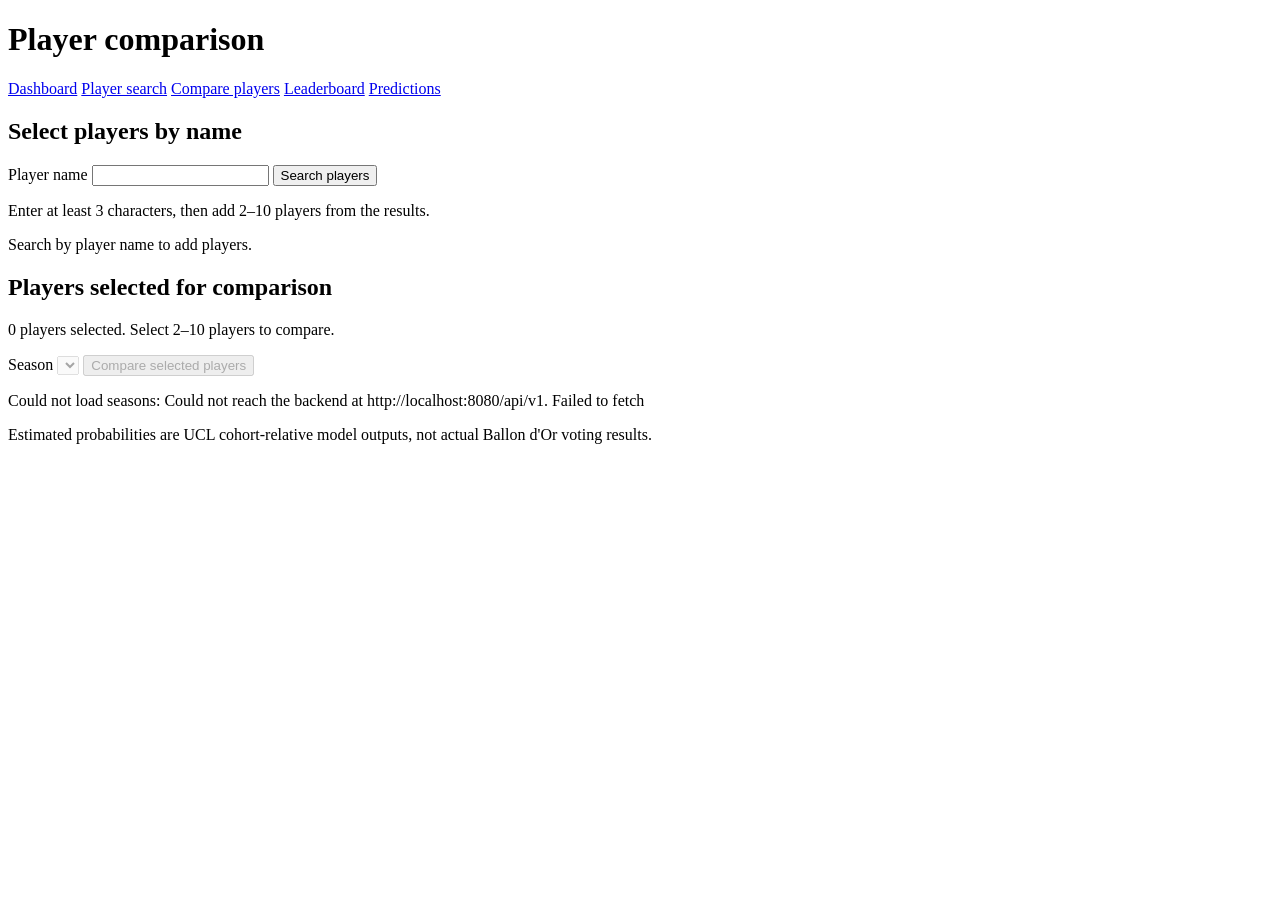
==== src/main/resources/static/compare.html @ 43f1e93d "html" ====
<!doctype html>
<html lang="en">
<head>
    <meta charset="utf-8">
    <meta name="viewport" content="width=device-width, initial-scale=1">
    <title>Compare players | UCL Ballon d'Or Predictor</title>
</head>
<body>
    <header>
        <h1>Player comparison</h1>
        <nav aria-label="Main navigation">
            <a href="index.html">Dashboard</a>
            <a href="players.html">Player search</a>
            <a href="compare.html" aria-current="page">Compare players</a>
            <a href="leaderboard.html">Leaderboard</a>
            <a href="predictions.html">Predictions</a>
        </nav>
    </header>
    <main>
        <section aria-labelledby="add-player-heading">
            <h2 id="add-player-heading">Select players by name</h2>
            <form id="comparison-search-form">
                <label for="comparison-search-name">Player name</label>
                <input id="comparison-search-name" name="name" type="search" autocomplete="off">
                <button type="submit">Search players</button>
            </form>
            <p>Enter at least 3 characters, then add 2–10 players from the results.</p>
            <p id="comparison-search-status" role="status" aria-live="polite">Search by player name to add players.</p>
            <ul id="comparison-search-results"></ul>
        </section>
        <section aria-labelledby="selected-heading">
            <h2 id="selected-heading">Players selected for comparison</h2>
            <p id="selected-status" role="status" aria-live="polite">No players selected.</p>
            <ul id="selected-players"></ul>
            <label for="comparison-season">Season</label>
            <select id="comparison-season" disabled></select>
            <button id="compare-button" type="button" disabled>Compare selected players</button>
            <p id="comparison-status" role="status" aria-live="polite"></p>
            <div id="comparison-results"></div>
        </section>
        <p>Estimated probabilities are UCL cohort-relative model outputs, not actual Ballon d'Or voting results.</p>
    </main>
    <script type="module" src="js/compare.js"></script>
</body>
</html>
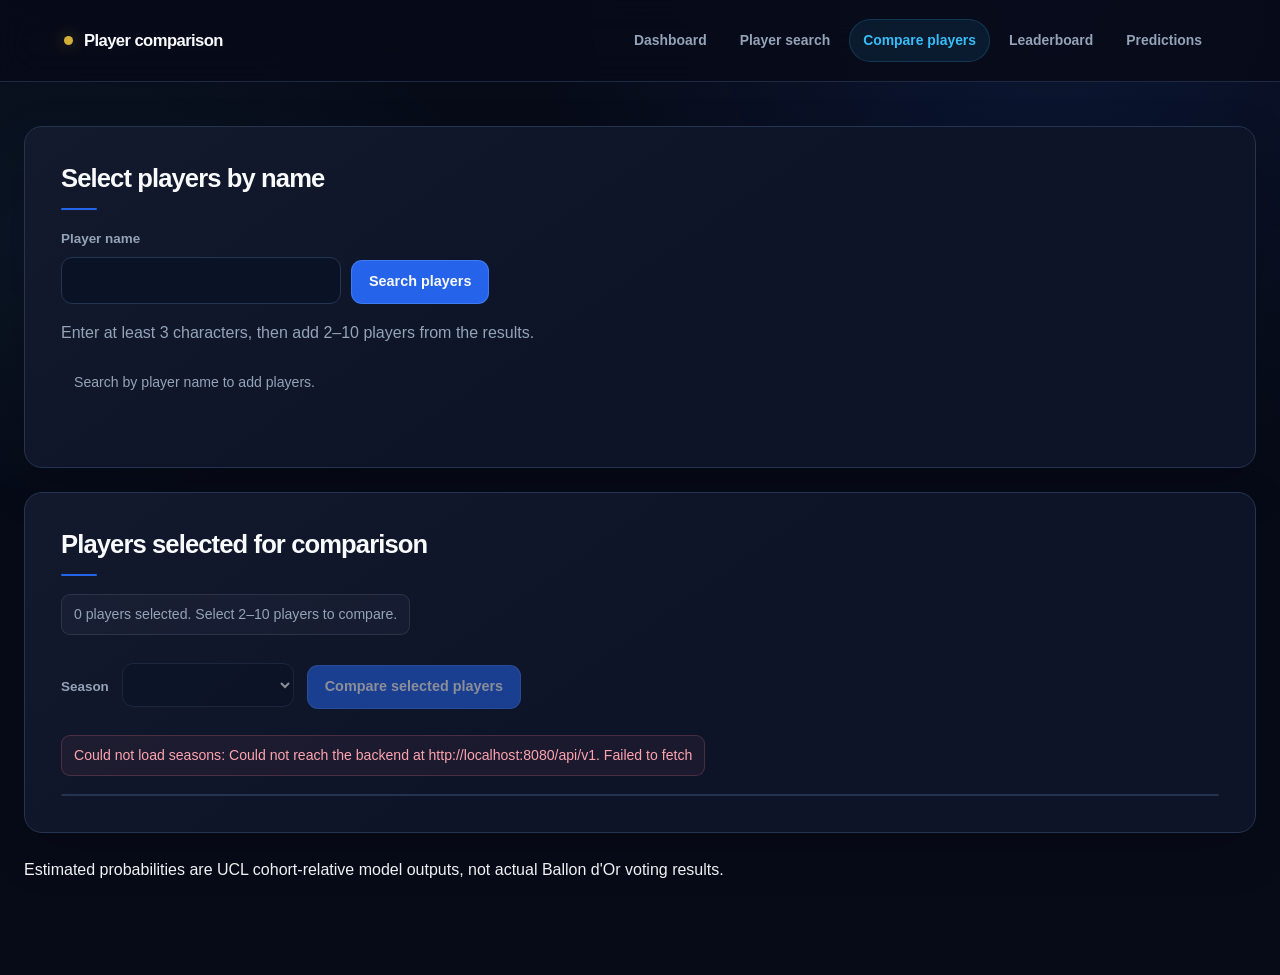
==== commit 05e90212: "update" ====
--- a/src/main/resources/static/compare.html
+++ b/src/main/resources/static/compare.html
@@ -4,6 +4,7 @@
     <meta charset="utf-8">
     <meta name="viewport" content="width=device-width, initial-scale=1">
     <title>Compare players | UCL Ballon d'Or Predictor</title>
+    <link rel="stylesheet" href="styles.css">
 </head>
 <body>
     <header>
--- a/src/main/resources/static/styles.css
+++ b/src/main/resources/static/styles.css
@@ -0,0 +1,945 @@
+:root {
+    color-scheme: dark;
+    --background: #070b18;
+    --background-secondary: #0d1428;
+    --card: #111c35;
+    --card-raised: #152341;
+    --blue: #2563eb;
+    --electric: #38bdf8;
+    --gold: #d4af37;
+    --text: #f8fafc;
+    --muted: #94a3b8;
+    --border: #253451;
+    --success: #22c55e;
+    --danger: #fb7185;
+    --silver: #cbd5e1;
+    --bronze: #cd7f52;
+    --radius: 18px;
+    --radius-small: 11px;
+    --content-width: 1240px;
+    --shadow-card: 0 18px 48px rgb(0 0 0 / 18%);
+    font-family: Inter, "Segoe UI", Roboto, Helvetica, Arial, sans-serif;
+    font-synthesis: none;
+    text-rendering: optimizeLegibility;
+    -webkit-font-smoothing: antialiased;
+    -moz-osx-font-smoothing: grayscale;
+}
+
+* {
+    box-sizing: border-box;
+}
+
+html {
+    min-width: 320px;
+    min-height: 100%;
+    background: var(--background);
+    scroll-behavior: smooth;
+}
+
+body {
+    min-height: 100vh;
+    margin: 0;
+    color: var(--text);
+    background:
+        radial-gradient(ellipse at 82% 0%, rgb(37 99 235 / 13%), transparent 32rem),
+        radial-gradient(ellipse at 4% 24%, rgb(56 189 248 / 6%), transparent 28rem),
+        var(--background);
+    line-height: 1.65;
+}
+
+::selection {
+    color: var(--text);
+    background: rgb(37 99 235 / 75%);
+}
+
+a {
+    color: var(--electric);
+    text-decoration: none;
+    transition: color 160ms ease, opacity 160ms ease;
+}
+
+a:hover {
+    color: #7dd3fc;
+}
+
+a:focus-visible,
+button:focus-visible,
+input:focus-visible,
+select:focus-visible {
+    outline: 3px solid rgb(56 189 248 / 75%);
+    outline-offset: 3px;
+}
+
+body > header {
+    position: relative;
+    z-index: 2;
+    display: flex;
+    align-items: center;
+    justify-content: space-between;
+    gap: 24px;
+    min-height: 82px;
+    padding: 14px max(5vw, calc((100vw - var(--content-width)) / 2));
+    border-bottom: 1px solid rgb(37 52 81 / 75%);
+    background: rgb(7 11 24 / 88%);
+    backdrop-filter: blur(18px);
+}
+
+body > header h1 {
+    flex: 0 0 auto;
+    margin: 0;
+    color: var(--text);
+    font-size: 1.04rem;
+    font-weight: 750;
+    letter-spacing: -0.035em;
+}
+
+body > header h1::before {
+    display: inline-block;
+    width: 9px;
+    height: 9px;
+    margin: 0 11px 1px 0;
+    border-radius: 50%;
+    background: var(--gold);
+    box-shadow: 0 0 16px rgb(212 175 55 / 45%);
+    content: "";
+}
+
+nav[aria-label="Main navigation"] {
+    display: flex;
+    align-items: center;
+    justify-content: flex-end;
+    gap: 5px;
+    flex-wrap: wrap;
+}
+
+nav[aria-label="Main navigation"] a {
+    padding: 9px 13px;
+    border: 1px solid transparent;
+    border-radius: 999px;
+    color: var(--muted);
+    font-size: 0.87rem;
+    font-weight: 600;
+    white-space: nowrap;
+}
+
+nav[aria-label="Main navigation"] a:hover {
+    color: var(--text);
+    background: rgb(255 255 255 / 4%);
+}
+
+nav[aria-label="Main navigation"] a[aria-current="page"] {
+    border-color: rgb(56 189 248 / 18%);
+    color: var(--electric);
+    background: rgb(56 189 248 / 9%);
+}
+
+main {
+    width: min(var(--content-width), calc(100% - 48px));
+    margin: 0 auto;
+    padding: 44px 0 76px;
+}
+
+main > p:first-child:has(a[href="players.html"]) {
+    margin: 0 0 20px;
+}
+
+main > section {
+    position: relative;
+    margin: 0 0 24px;
+    padding: clamp(22px, 3.2vw, 36px);
+    overflow: hidden;
+    border: 1px solid var(--border);
+    border-radius: var(--radius);
+    background:
+        linear-gradient(145deg, rgb(255 255 255 / 2.4%), transparent 52%),
+        var(--background-secondary);
+    box-shadow: var(--shadow-card);
+}
+
+main > section > h2 {
+    margin: 0 0 18px;
+    color: var(--text);
+    font-size: clamp(1.25rem, 2vw, 1.7rem);
+    font-weight: 700;
+    letter-spacing: -0.035em;
+    line-height: 1.25;
+}
+
+main > section > h2::after {
+    display: block;
+    width: 36px;
+    height: 2px;
+    margin-top: 13px;
+    border-radius: 2px;
+    background: var(--blue);
+    content: "";
+}
+
+main > section p {
+    color: var(--muted);
+}
+
+main > section[aria-labelledby="intro-heading"] {
+    min-height: 300px;
+    display: flex;
+    flex-direction: column;
+    align-items: flex-start;
+    justify-content: center;
+    padding: clamp(34px, 7vw, 78px);
+    border-color: #1d3768;
+    background:
+        radial-gradient(ellipse at 78% 55%, rgb(37 99 235 / 28%), transparent 29rem),
+        linear-gradient(105deg, #0d1730 4%, rgb(13 20 40 / 95%) 49%, rgb(10 27 58 / 85%)),
+        var(--background-secondary);
+}
+
+main > section[aria-labelledby="intro-heading"]::after {
+    position: absolute;
+    right: -9%;
+    bottom: -82%;
+    width: min(58vw, 680px);
+    aspect-ratio: 1;
+    border: 1px solid rgb(56 189 248 / 15%);
+    border-radius: 50%;
+    box-shadow: 0 0 0 28px rgb(56 189 248 / 3%), 0 0 0 64px rgb(56 189 248 / 2%);
+    content: "";
+    pointer-events: none;
+}
+
+#intro-heading {
+    max-width: 800px;
+    margin: 0;
+    font-size: clamp(2.4rem, 6.4vw, 5rem);
+    font-weight: 780;
+    letter-spacing: -0.065em;
+    line-height: 1.03;
+}
+
+#intro-heading::first-line {
+    color: var(--text);
+}
+
+main > section[aria-labelledby="intro-heading"] p {
+    max-width: 660px;
+    margin: 22px 0 0;
+    font-size: clamp(1rem, 1.5vw, 1.12rem);
+    line-height: 1.8;
+}
+
+label {
+    display: inline-block;
+    margin: 0 9px 8px 0;
+    color: var(--muted);
+    font-size: 0.84rem;
+    font-weight: 650;
+}
+
+input,
+select,
+button {
+    min-height: 44px;
+    border: 1px solid var(--border);
+    border-radius: var(--radius-small);
+    font: inherit;
+}
+
+input,
+select {
+    padding: 9px 13px;
+    color: var(--text);
+    background-color: #0a1225;
+}
+
+input {
+    min-width: min(280px, 100%);
+}
+
+input::placeholder {
+    color: #64748b;
+}
+
+select {
+    min-width: 172px;
+    cursor: pointer;
+}
+
+select option {
+    color: var(--text);
+    background: var(--background-secondary);
+}
+
+button {
+    padding: 9px 17px;
+    color: var(--text);
+    background: var(--blue);
+    border-color: rgb(96 153 255 / 45%);
+    font-size: 0.9rem;
+    font-weight: 680;
+    cursor: pointer;
+    transition: background 160ms ease, border-color 160ms ease, transform 160ms ease;
+}
+
+button:hover:not(:disabled) {
+    transform: translateY(-1px);
+    border-color: var(--electric);
+    background: #3475f5;
+}
+
+button:disabled,
+select:disabled {
+    opacity: 0.53;
+    cursor: not-allowed;
+}
+
+form {
+    display: flex;
+    align-items: flex-end;
+    gap: 10px;
+    flex-wrap: wrap;
+    margin: 0 0 12px;
+}
+
+form label {
+    flex-basis: 100%;
+    margin: 0 0 -3px;
+}
+
+[role="status"] {
+    width: fit-content;
+    max-width: 100%;
+    margin: 14px 0;
+    padding: 8px 12px;
+    border: 1px solid transparent;
+    border-radius: 9px;
+    color: var(--muted);
+    font-size: 0.88rem;
+}
+
+[role="status"][data-state="loading"] {
+    border-color: rgb(56 189 248 / 22%);
+    color: var(--electric);
+    background: rgb(56 189 248 / 6%);
+}
+
+[role="status"][data-state="success"] {
+    border-color: rgb(34 197 94 / 20%);
+    color: #86efac;
+    background: rgb(34 197 94 / 6%);
+}
+
+[role="status"][data-state="error"] {
+    border-color: rgb(251 113 133 / 22%);
+    color: #fda4af;
+    background: rgb(251 113 133 / 6%);
+}
+
+[role="status"][data-state="empty"] {
+    border-color: rgb(148 163 184 / 16%);
+    color: var(--muted);
+    background: rgb(148 163 184 / 5%);
+}
+
+#featured-players {
+    display: grid;
+    grid-template-columns: repeat(3, minmax(0, 1fr));
+    gap: 17px;
+}
+
+.player-card {
+    position: relative;
+    display: flex;
+    min-height: 190px;
+    flex-direction: column;
+    align-items: flex-start;
+    justify-content: flex-end;
+    padding: 22px;
+    overflow: hidden;
+    border: 1px solid var(--border);
+    border-radius: 15px;
+    background:
+        radial-gradient(ellipse at 82% 20%, rgb(37 99 235 / 18%), transparent 65%),
+        var(--card);
+    transition: transform 180ms ease, border-color 180ms ease, box-shadow 180ms ease;
+}
+
+.player-card:hover {
+    transform: translateY(-3px);
+    border-color: rgb(56 189 248 / 48%);
+    box-shadow: 0 15px 34px rgb(0 0 0 / 20%), 0 0 22px rgb(37 99 235 / 9%);
+}
+
+.player-card h3,
+#search-results h3 {
+    margin: 12px 0 2px;
+    color: var(--text);
+    font-size: 1.12rem;
+    letter-spacing: -0.025em;
+}
+
+.player-card p {
+    margin: 4px 0;
+    font-size: 0.87rem;
+}
+
+.player-photo {
+    display: inline-flex;
+    width: 66px;
+    height: 66px;
+    align-items: center;
+    justify-content: center;
+    overflow: hidden;
+    border: 2px solid rgb(56 189 248 / 48%);
+    border-radius: 50%;
+    background: #172746;
+    color: var(--muted);
+    font-size: 0.62rem;
+    text-align: center;
+}
+
+.player-photo img {
+    width: 100%;
+    height: 100%;
+    object-fit: cover;
+}
+
+.photo-fallback {
+    padding: 4px;
+}
+
+#top-contenders,
+#leaderboard-preview,
+#predictions-list {
+    margin: 0;
+    padding: 0;
+    list-style: none;
+    counter-reset: contender;
+}
+
+#top-contenders li,
+#leaderboard-preview li {
+    display: flex;
+    align-items: center;
+    justify-content: space-between;
+    gap: 16px;
+    padding: 14px 12px;
+    border-bottom: 1px solid rgb(37 52 81 / 75%);
+    color: var(--text);
+    counter-increment: contender;
+}
+
+#top-contenders li::before,
+#leaderboard-preview li::before {
+    width: 27px;
+    height: 27px;
+    flex: 0 0 27px;
+    display: grid;
+    place-items: center;
+    border-radius: 8px;
+    color: var(--electric);
+    background: rgb(56 189 248 / 9%);
+    content: counter(contender, decimal-leading-zero);
+    font-size: 0.72rem;
+    font-weight: 750;
+}
+
+#top-contenders li:first-child::before,
+#leaderboard-preview li:first-child::before {
+    color: var(--gold);
+    background: rgb(212 175 55 / 12%);
+}
+
+#search-results {
+    display: grid;
+    grid-template-columns: repeat(2, minmax(0, 1fr));
+    gap: 12px;
+    margin: 16px 0;
+    padding: 0;
+    list-style: none;
+}
+
+#search-results > li {
+    display: grid;
+    grid-template-columns: 58px minmax(0, 1fr);
+    grid-template-rows: auto auto;
+    align-items: center;
+    column-gap: 15px;
+    padding: 16px;
+    border: 1px solid var(--border);
+    border-radius: 14px;
+    background: var(--card);
+    transition: border-color 160ms ease, transform 160ms ease;
+}
+
+#search-results > li:hover {
+    transform: translateY(-2px);
+    border-color: rgb(56 189 248 / 38%);
+}
+
+#search-results .player-photo {
+    grid-row: 1 / 3;
+    width: 54px;
+    height: 54px;
+}
+
+#search-results h3 {
+    margin: 0;
+}
+
+#search-results p {
+    grid-column: 2;
+    margin: 2px 0;
+    font-size: 0.83rem;
+}
+
+#load-more {
+    display: block;
+    margin: 16px auto 0;
+    background: #14264a;
+}
+
+#player-profile {
+    display: flex;
+    align-items: center;
+    gap: 18px;
+    flex-wrap: wrap;
+    padding: 18px;
+    border: 1px solid var(--border);
+    border-radius: 14px;
+    background: var(--card);
+}
+
+#player-profile > .player-photo {
+    width: 104px;
+    height: 104px;
+}
+
+#player-profile h3 {
+    width: 100%;
+    margin: 0;
+    font-size: 1.45rem;
+}
+
+#player-profile p {
+    margin: 0;
+}
+
+#player-statistics {
+    display: flex;
+    flex-wrap: wrap;
+    margin: 14px 0 0;
+    overflow: hidden;
+    border: 1px solid var(--border);
+    border-radius: 14px;
+    background: var(--card);
+}
+
+#player-statistics dt,
+#player-statistics dd {
+    width: 50%;
+    margin: 0;
+    padding: 13px 15px;
+    border-bottom: 1px solid rgb(37 52 81 / 65%);
+}
+
+#player-statistics dt {
+    padding-bottom: 1px;
+    color: var(--muted);
+    font-size: 0.78rem;
+}
+
+#player-statistics dd {
+    padding-top: 0;
+    color: var(--text);
+    font-size: 1.18rem;
+    font-weight: 720;
+}
+
+#player-statistics dt {
+    padding-bottom: 0;
+}
+
+#player-statistics dd {
+    padding-top: 8px;
+}
+
+#player-statistics dt:nth-last-child(-n + 2),
+#player-statistics dd:nth-last-child(-n + 2) {
+    border-bottom: 0;
+}
+
+#player-prediction {
+    padding: 18px;
+    border: 1px solid rgb(212 175 55 / 30%);
+    border-radius: 14px;
+    background:
+        radial-gradient(ellipse at 100% 0%, rgb(212 175 55 / 8%), transparent 50%),
+        var(--card);
+}
+
+#player-prediction > p:first-child {
+    margin: 0;
+    color: var(--gold);
+    font-size: clamp(1.6rem, 4vw, 2.4rem);
+    font-weight: 780;
+    letter-spacing: -0.045em;
+}
+
+#comparison-search-results,
+#selected-players {
+    display: flex;
+    gap: 10px;
+    flex-wrap: wrap;
+    margin: 14px 0;
+    padding: 0;
+    list-style: none;
+}
+
+#comparison-search-results li,
+#selected-players li {
+    display: flex;
+    align-items: center;
+    justify-content: space-between;
+    gap: 12px;
+    padding: 11px 13px;
+    border: 1px solid var(--border);
+    border-radius: 12px;
+    background: var(--card);
+}
+
+#comparison-search-results li button,
+#selected-players li button {
+    min-height: 35px;
+    padding: 5px 11px;
+    font-size: 0.8rem;
+}
+
+#selected-players li button {
+    background: #182440;
+}
+
+#compare-button {
+    margin: 0 0 12px 8px;
+}
+
+#comparison-results,
+#leaderboard-table-container {
+    width: 100%;
+    margin-top: 18px;
+    overflow-x: auto;
+    border: 1px solid var(--border);
+    border-radius: 14px;
+    background: var(--card);
+}
+
+table {
+    width: 100%;
+    border-collapse: collapse;
+    text-align: left;
+}
+
+caption {
+    padding: 17px 18px;
+    color: var(--text);
+    font-size: 1rem;
+    font-weight: 700;
+    text-align: left;
+}
+
+th,
+td {
+    min-width: 92px;
+    padding: 13px 15px;
+    border-bottom: 1px solid rgb(37 52 81 / 70%);
+    vertical-align: middle;
+}
+
+thead th {
+    color: var(--muted);
+    background: #0d172d;
+    font-size: 0.75rem;
+    font-weight: 680;
+    letter-spacing: 0.045em;
+    text-transform: uppercase;
+}
+
+tbody th {
+    color: var(--muted);
+    font-size: 0.84rem;
+    font-weight: 600;
+}
+
+tbody td {
+    color: var(--text);
+    font-size: 0.9rem;
+}
+
+tbody td strong {
+    color: var(--gold);
+    font-size: 0.77rem;
+    white-space: nowrap;
+}
+
+tbody tr:last-child th,
+tbody tr:last-child td {
+    border-bottom: 0;
+}
+
+#leaderboard-table-container tbody td:nth-of-type(5) {
+    color: var(--gold);
+    font-weight: 750;
+}
+
+#leaderboard-table-container tbody tr:nth-child(-n + 3) > td:first-child {
+    color: var(--gold);
+    font-weight: 800;
+}
+
+#leaderboard-table-container tbody tr:nth-child(2) > td:first-child {
+    color: var(--silver);
+}
+
+#leaderboard-table-container tbody tr:nth-child(3) > td:first-child {
+    color: var(--bronze);
+}
+
+#leaderboard-table-container tbody tr:hover,
+#comparison-results tbody tr:hover {
+    background: rgb(56 189 248 / 4%);
+}
+
+#leaderboard-table-container button {
+    min-height: 35px;
+    padding: 5px 10px;
+    background: #14264a;
+    font-size: 0.78rem;
+    white-space: nowrap;
+}
+
+.row-statistics-status {
+    display: block;
+    max-width: 210px;
+    color: var(--muted);
+    font-size: 0.75rem;
+}
+
+#predictions-list {
+    display: grid;
+    grid-template-columns: repeat(2, minmax(0, 1fr));
+    gap: 13px;
+    counter-reset: rank;
+}
+
+#predictions-list > li {
+    position: relative;
+    padding: 20px 20px 20px 58px;
+    border: 1px solid var(--border);
+    border-radius: 14px;
+    background: var(--card);
+    counter-increment: rank;
+}
+
+#predictions-list > li::before {
+    position: absolute;
+    top: 21px;
+    left: 18px;
+    display: grid;
+    width: 27px;
+    height: 27px;
+    place-items: center;
+    border-radius: 8px;
+    color: var(--electric);
+    background: rgb(56 189 248 / 9%);
+    content: counter(rank);
+    font-size: 0.77rem;
+    font-weight: 750;
+}
+
+#predictions-list > li:nth-child(1) {
+    border-color: rgb(212 175 55 / 42%);
+    background: linear-gradient(135deg, rgb(212 175 55 / 7%), transparent 66%), var(--card);
+}
+
+#predictions-list > li:nth-child(1)::before {
+    color: var(--gold);
+    background: rgb(212 175 55 / 14%);
+}
+
+#predictions-list h3 {
+    margin: 0 0 4px;
+    font-size: 1.05rem;
+}
+
+#predictions-list p {
+    margin: 5px 0;
+    font-size: 0.86rem;
+}
+
+#predictions-list p:nth-of-type(2) {
+    color: var(--gold);
+    font-size: 1.08rem;
+    font-weight: 750;
+}
+
+#prediction-limitations {
+    margin: 0;
+    padding-left: 21px;
+    color: var(--muted);
+}
+
+#prediction-limitations li {
+    padding: 5px 0 5px 4px;
+}
+
+body > footer {
+    width: min(var(--content-width), calc(100% - 48px));
+    margin: 0 auto;
+    padding: 20px 0 30px;
+    border-top: 1px solid var(--border);
+    color: var(--muted);
+    font-size: 0.84rem;
+}
+
+body > footer p {
+    margin: 0;
+}
+
+@media (min-width: 1000px) {
+    body > main:has(#featured-players) {
+        display: grid;
+        grid-template-columns: minmax(0, 1.2fr) minmax(320px, 0.8fr);
+        align-items: start;
+        gap: 0 22px;
+    }
+
+    body > main:has(#featured-players) > section[aria-labelledby="intro-heading"] {
+        grid-column: 1 / -1;
+    }
+
+    body > main:has(#featured-players) > section[aria-labelledby="season-heading"] {
+        grid-column: 1 / -1;
+    }
+
+    body > main:has(#featured-players) > section[aria-labelledby="featured-heading"] {
+        grid-column: 1 / -1;
+    }
+
+    body > main:has(#featured-players) > section[aria-labelledby="contenders-heading"],
+    body > main:has(#featured-players) > section[aria-labelledby="leaderboard-heading"] {
+        min-width: 0;
+    }
+}
+
+@media (max-width: 860px) {
+    body > header {
+        align-items: flex-start;
+        flex-direction: column;
+        gap: 9px;
+        padding: 13px 24px;
+    }
+
+    nav[aria-label="Main navigation"] {
+        justify-content: flex-start;
+        width: 100%;
+    }
+
+    nav[aria-label="Main navigation"] a {
+        padding: 7px 10px;
+        font-size: 0.82rem;
+    }
+
+    main {
+        padding-top: 30px;
+    }
+
+}
+
+@media (max-width: 600px) {
+    main {
+        width: min(100% - 28px, var(--content-width));
+        padding: 20px 0 48px;
+    }
+
+    body > header {
+        padding-right: 14px;
+        padding-left: 14px;
+    }
+
+    body > header h1 {
+        font-size: 0.98rem;
+    }
+
+    nav[aria-label="Main navigation"] {
+        gap: 2px;
+    }
+
+    nav[aria-label="Main navigation"] a {
+        padding: 6px 8px;
+        font-size: 0.76rem;
+    }
+
+    main > section {
+        margin-bottom: 15px;
+        padding: 20px 17px;
+        border-radius: 15px;
+    }
+
+    main > section[aria-labelledby="intro-heading"] {
+        min-height: 255px;
+        padding: 30px 22px;
+    }
+
+    #intro-heading {
+        font-size: clamp(2.25rem, 11vw, 3.5rem);
+    }
+
+    #featured-players,
+    #search-results,
+    #predictions-list {
+        grid-template-columns: 1fr;
+    }
+
+    .player-card {
+        min-height: 165px;
+    }
+
+    #comparison-search-results li,
+    #selected-players li {
+        width: 100%;
+    }
+
+    form {
+        align-items: stretch;
+    }
+
+    form input {
+        flex: 1 1 190px;
+        min-width: 0;
+    }
+
+    form button {
+        flex: 0 0 auto;
+    }
+
+    select {
+        max-width: 100%;
+    }
+
+    #compare-button {
+        margin: 12px 0 0;
+    }
+
+    body > footer {
+        width: calc(100% - 28px);
+    }
+}
+
+@media (prefers-reduced-motion: reduce) {
+    *,
+    *::before,
+    *::after {
+        scroll-behavior: auto !important;
+        transition-duration: 0.01ms !important;
+        animation-duration: 0.01ms !important;
+        animation-iteration-count: 1 !important;
+    }
+}
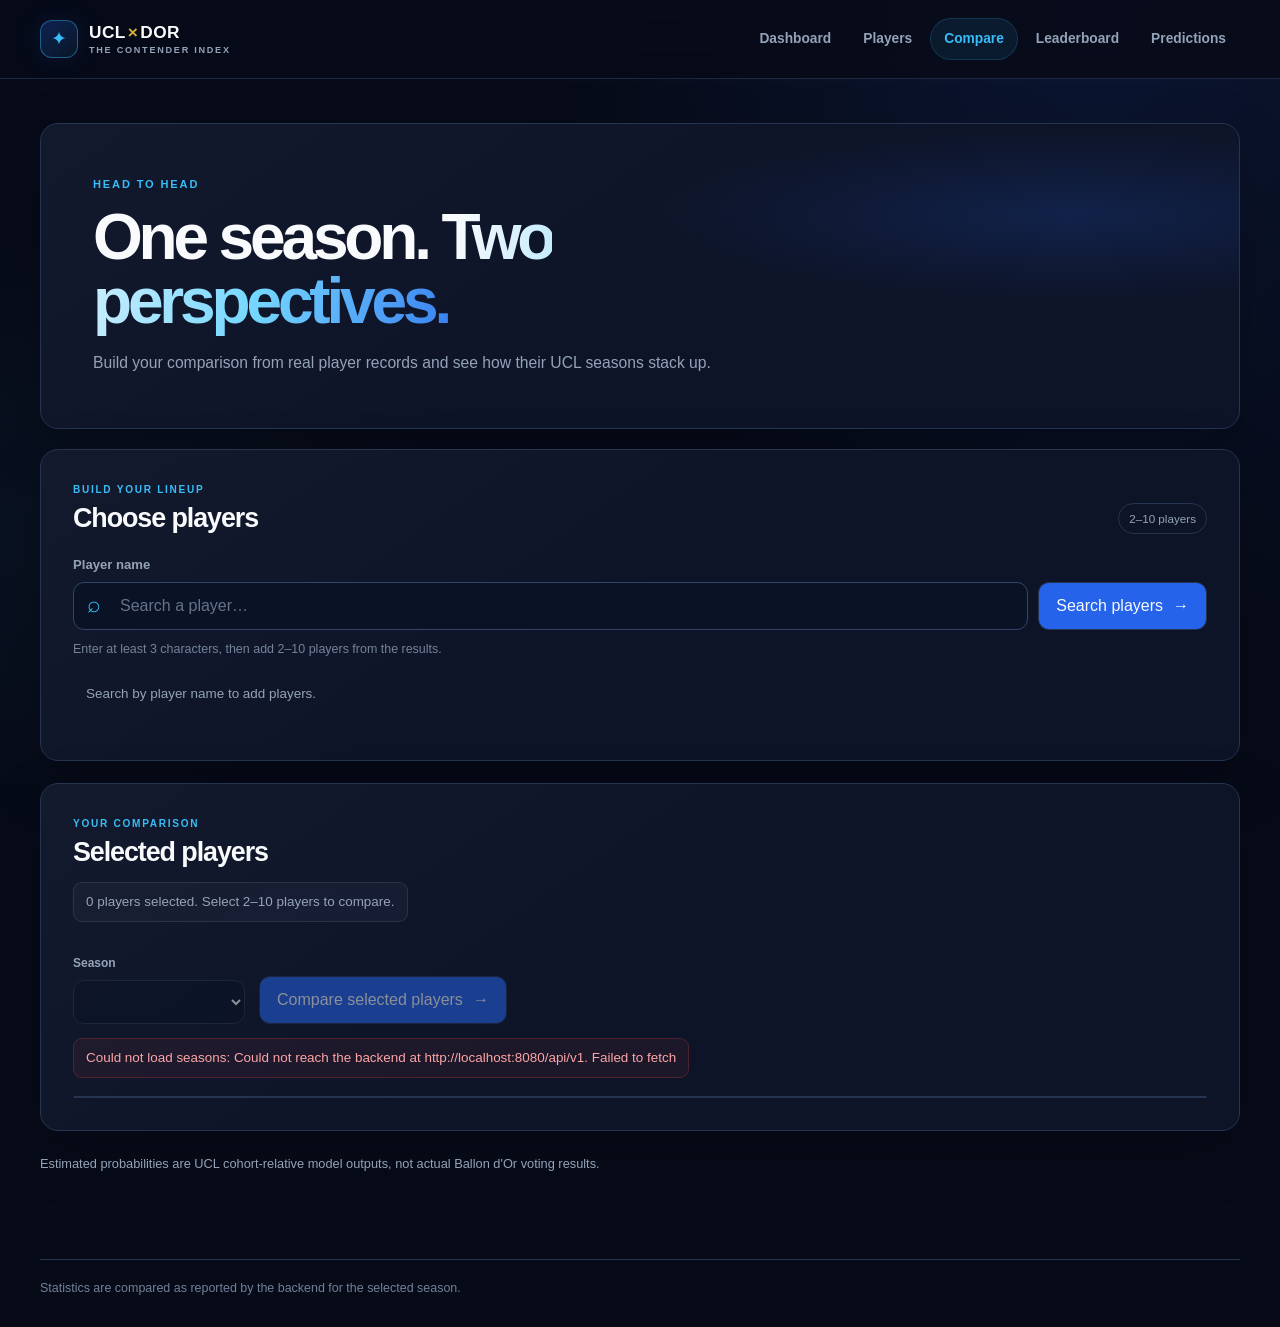
==== commit d9967c75: "updated" ====
--- a/src/main/resources/static/compare.html
+++ b/src/main/resources/static/compare.html
@@ -3,44 +3,46 @@
 <head>
     <meta charset="utf-8">
     <meta name="viewport" content="width=device-width, initial-scale=1">
-    <title>Compare players | UCL Ballon d'Or Predictor</title>
+    <meta name="theme-color" content="#070B18">
+    <title>Compare players — UCLxDOR</title>
     <link rel="stylesheet" href="styles.css">
 </head>
 <body>
-    <header>
-        <h1>Player comparison</h1>
-        <nav aria-label="Main navigation">
-            <a href="index.html">Dashboard</a>
-            <a href="players.html">Player search</a>
-            <a href="compare.html" aria-current="page">Compare players</a>
-            <a href="leaderboard.html">Leaderboard</a>
-            <a href="predictions.html">Predictions</a>
-        </nav>
-    </header>
+    <header class="site-header"><div class="topbar">
+        <a class="brand" href="index.html" aria-label="UCLxDOR dashboard"><span class="brand-mark" aria-hidden="true">✦</span><span>UCL<span class="brand-x">×</span>DOR<small>THE CONTENDER INDEX</small></span></a>
+        <nav aria-label="Main navigation"><a href="index.html">Dashboard</a><a href="players.html">Players</a><a href="compare.html" aria-current="page">Compare</a><a href="leaderboard.html">Leaderboard</a><a href="predictions.html">Predictions</a></nav>
+    </div></header>
     <main>
-        <section aria-labelledby="add-player-heading">
-            <h2 id="add-player-heading">Select players by name</h2>
-            <form id="comparison-search-form">
+        <section class="page-heading">
+            <p class="eyebrow">HEAD TO HEAD</p>
+            <h1>One season. <span>Two perspectives.</span></h1>
+            <p>Build your comparison from real player records and see how their UCL seasons stack up.</p>
+        </section>
+        <section class="content-section" aria-labelledby="add-player-heading">
+            <div class="section-heading"><div><p class="eyebrow">BUILD YOUR LINEUP</p><h2 id="add-player-heading">Choose players</h2></div><span class="selection-limit">2–10 players</span></div>
+            <form id="comparison-search-form" class="search-form">
                 <label for="comparison-search-name">Player name</label>
-                <input id="comparison-search-name" name="name" type="search" autocomplete="off">
-                <button type="submit">Search players</button>
+                <div class="search-control"><span aria-hidden="true">⌕</span><input id="comparison-search-name" name="name" type="search" autocomplete="off" placeholder="Search a player…" minlength="3"></div>
+                <button type="submit">Search players <span aria-hidden="true">→</span></button>
             </form>
-            <p>Enter at least 3 characters, then add 2–10 players from the results.</p>
-            <p id="comparison-search-status" role="status" aria-live="polite">Search by player name to add players.</p>
-            <ul id="comparison-search-results"></ul>
+            <p class="form-hint">Enter at least 3 characters, then add 2–10 players from the results.</p>
+            <p id="comparison-search-status" class="section-status" role="status" aria-live="polite">Search by player name to add players.</p>
+            <ul id="comparison-search-results" class="comparison-search-results"></ul>
         </section>
-        <section aria-labelledby="selected-heading">
-            <h2 id="selected-heading">Players selected for comparison</h2>
-            <p id="selected-status" role="status" aria-live="polite">No players selected.</p>
-            <ul id="selected-players"></ul>
-            <label for="comparison-season">Season</label>
-            <select id="comparison-season" disabled></select>
-            <button id="compare-button" type="button" disabled>Compare selected players</button>
-            <p id="comparison-status" role="status" aria-live="polite"></p>
+        <section class="content-section" aria-labelledby="selected-heading">
+            <div class="section-heading"><div><p class="eyebrow">YOUR COMPARISON</p><h2 id="selected-heading">Selected players</h2></div></div>
+            <p id="selected-status" class="section-status" role="status" aria-live="polite">No players selected.</p>
+            <ul id="selected-players" class="selected-players"></ul>
+            <div class="comparison-controls">
+                <label class="season-control" for="comparison-season">Season<select id="comparison-season" disabled></select></label>
+                <button id="compare-button" type="button" disabled>Compare selected players <span aria-hidden="true">→</span></button>
+            </div>
+            <p id="comparison-status" class="section-status" role="status" aria-live="polite"></p>
             <div id="comparison-results"></div>
         </section>
-        <p>Estimated probabilities are UCL cohort-relative model outputs, not actual Ballon d'Or voting results.</p>
+        <p class="disclaimer">Estimated probabilities are UCL cohort-relative model outputs, not actual Ballon d'Or voting results.</p>
     </main>
+    <footer><p>Statistics are compared as reported by the backend for the selected season.</p></footer>
     <script type="module" src="js/compare.js"></script>
 </body>
 </html>
--- a/src/main/resources/static/styles.css
+++ b/src/main/resources/static/styles.css
@@ -3,7 +3,7 @@
     --background: #070b18;
     --background-secondary: #0d1428;
     --card: #111c35;
-    --card-raised: #152341;
+    --card-raised: #172541;
     --blue: #2563eb;
     --electric: #38bdf8;
     --gold: #d4af37;
@@ -11,13 +11,13 @@
     --muted: #94a3b8;
     --border: #253451;
     --success: #22c55e;
-    --danger: #fb7185;
+    --danger: #ef4444;
     --silver: #cbd5e1;
     --bronze: #cd7f52;
     --radius: 18px;
     --radius-small: 11px;
-    --content-width: 1240px;
-    --shadow-card: 0 18px 48px rgb(0 0 0 / 18%);
+    --content-width: 1200px;
+    --shadow-card: 0 20px 60px rgb(0 0 0 / 20%);
     font-family: Inter, "Segoe UI", Roboto, Helvetica, Arial, sans-serif;
     font-synthesis: none;
     text-rendering: optimizeLegibility;
@@ -25,9 +25,7 @@
     -moz-osx-font-smoothing: grayscale;
 }
 
-* {
-    box-sizing: border-box;
-}
+* { box-sizing: border-box; }
 
 html {
     min-width: 320px;
@@ -41,75 +39,80 @@
     margin: 0;
     color: var(--text);
     background:
-        radial-gradient(ellipse at 82% 0%, rgb(37 99 235 / 13%), transparent 32rem),
-        radial-gradient(ellipse at 4% 24%, rgb(56 189 248 / 6%), transparent 28rem),
+        radial-gradient(ellipse at 86% 0%, rgb(37 99 235 / 12%), transparent 34rem),
+        radial-gradient(ellipse at 0% 40%, rgb(56 189 248 / 4%), transparent 30rem),
         var(--background);
     line-height: 1.65;
 }
 
-::selection {
-    color: var(--text);
-    background: rgb(37 99 235 / 75%);
-}
-
-a {
-    color: var(--electric);
-    text-decoration: none;
-    transition: color 160ms ease, opacity 160ms ease;
-}
-
-a:hover {
-    color: #7dd3fc;
-}
-
-a:focus-visible,
-button:focus-visible,
-input:focus-visible,
-select:focus-visible {
+::selection { color: var(--text); background: rgb(37 99 235 / 75%); }
+a { color: var(--electric); text-decoration: none; transition: color 160ms ease, opacity 160ms ease; }
+a:hover { color: #7dd3fc; }
+a:focus-visible, button:focus-visible, input:focus-visible, select:focus-visible {
     outline: 3px solid rgb(56 189 248 / 75%);
     outline-offset: 3px;
 }
 
-body > header {
-    position: relative;
-    z-index: 2;
-    display: flex;
-    align-items: center;
-    justify-content: space-between;
-    gap: 24px;
-    min-height: 82px;
-    padding: 14px max(5vw, calc((100vw - var(--content-width)) / 2));
+.site-header {
+    position: sticky;
+    z-index: 5;
+    top: 0;
     border-bottom: 1px solid rgb(37 52 81 / 75%);
     background: rgb(7 11 24 / 88%);
     backdrop-filter: blur(18px);
 }
 
-body > header h1 {
-    flex: 0 0 auto;
-    margin: 0;
+.topbar {
+    width: min(var(--content-width), calc(100% - 48px));
+    min-height: 78px;
+    margin: 0 auto;
+    display: flex;
+    align-items: center;
+    justify-content: space-between;
+    gap: 30px;
+}
+
+.brand {
+    display: inline-flex;
+    align-items: center;
+    gap: 11px;
     color: var(--text);
-    font-size: 1.04rem;
-    font-weight: 750;
-    letter-spacing: -0.035em;
-}
-
-body > header h1::before {
-    display: inline-block;
-    width: 9px;
-    height: 9px;
-    margin: 0 11px 1px 0;
-    border-radius: 50%;
-    background: var(--gold);
-    box-shadow: 0 0 16px rgb(212 175 55 / 45%);
-    content: "";
+    font-size: 1.08rem;
+    font-weight: 850;
+    letter-spacing: .025em;
+    line-height: 1.05;
+    white-space: nowrap;
+}
+
+.brand:hover { color: var(--text); }
+.brand-x { color: var(--gold); padding: 0 2px; }
+.brand small {
+    display: block;
+    margin-top: 5px;
+    color: var(--muted);
+    font-size: .57rem;
+    font-weight: 650;
+    letter-spacing: .19em;
+}
+
+.brand-mark {
+    width: 38px;
+    height: 38px;
+    display: grid;
+    place-items: center;
+    border: 1px solid rgb(56 189 248 / 42%);
+    border-radius: 12px;
+    color: var(--electric);
+    background: linear-gradient(145deg, rgb(37 99 235 / 28%), rgb(56 189 248 / 7%));
+    box-shadow: 0 0 24px rgb(37 99 235 / 13%);
+    font-size: 1.2rem;
 }
 
 nav[aria-label="Main navigation"] {
     display: flex;
     align-items: center;
     justify-content: flex-end;
-    gap: 5px;
-    flex-wrap: wrap;
+    gap: 4px;
 }
 
 nav[aria-label="Main navigation"] a {
@@ -117,16 +120,13 @@
     border: 1px solid transparent;
     border-radius: 999px;
     color: var(--muted);
-    font-size: 0.87rem;
-    font-weight: 600;
+    font-size: .86rem;
+    font-weight: 650;
     white-space: nowrap;
-}
-
-nav[aria-label="Main navigation"] a:hover {
-    color: var(--text);
-    background: rgb(255 255 255 / 4%);
-}
-
+    transition: color 160ms ease, background 160ms ease, border-color 160ms ease;
+}
+
+nav[aria-label="Main navigation"] a:hover { color: var(--text); background: rgb(255 255 255 / 4%); }
 nav[aria-label="Main navigation"] a[aria-current="page"] {
     border-color: rgb(56 189 248 / 18%);
     color: var(--electric);
@@ -136,219 +136,226 @@
 main {
     width: min(var(--content-width), calc(100% - 48px));
     margin: 0 auto;
-    padding: 44px 0 76px;
-}
-
-main > p:first-child:has(a[href="players.html"]) {
-    margin: 0 0 20px;
-}
-
-main > section {
+    padding: 44px 0 72px;
+}
+
+.dashboard-main { padding-top: 28px; }
+main > section { margin: 0 0 22px; }
+
+.hero {
     position: relative;
-    margin: 0 0 24px;
-    padding: clamp(22px, 3.2vw, 36px);
+    min-height: 440px;
+    display: flex;
+    align-items: center;
     overflow: hidden;
+    padding: clamp(32px, 6vw, 72px);
+    border: 1px solid #1e3765;
+    border-radius: 26px;
+    background:
+        linear-gradient(90deg, #0d1730 4%, rgb(13 20 40 / 95%) 49%, rgb(10 27 58 / 78%)),
+        var(--background-secondary);
+    box-shadow: 0 24px 80px rgb(0 0 0 / 30%), inset 0 1px rgb(255 255 255 / 4%);
+}
+
+.hero::before {
+    position: absolute;
+    inset: 0;
+    background:
+        radial-gradient(ellipse at 79% 50%, rgb(37 99 235 / 23%), transparent 27rem),
+        linear-gradient(115deg, transparent 53%, rgb(56 189 248 / 3%) 53.1%, transparent 53.4%);
+    content: "";
+    pointer-events: none;
+}
+
+.hero-copy { position: relative; z-index: 1; width: min(660px, 72%); }
+.eyebrow {
+    margin: 0 0 12px;
+    color: var(--electric);
+    font-size: .69rem;
+    font-weight: 760;
+    letter-spacing: .17em;
+    line-height: 1.5;
+}
+
+.live-dot {
+    width: 7px;
+    height: 7px;
+    display: inline-block;
+    margin: 0 8px 1px 0;
+    border-radius: 50%;
+    background: var(--success);
+    box-shadow: 0 0 12px rgb(34 197 94 / 55%);
+}
+
+.hero h1, .page-heading h1 {
+    max-width: 790px;
+    margin: 0;
+    font-size: clamp(2.6rem, 6vw, 5.2rem);
+    font-weight: 790;
+    letter-spacing: -.065em;
+    line-height: 1.01;
+}
+
+.hero h1 span, .page-heading h1 span {
+    color: var(--electric);
+    background: linear-gradient(100deg, #f8fafc 4%, #75d7ff 58%, #2563eb 115%);
+    -webkit-background-clip: text;
+    background-clip: text;
+    -webkit-text-fill-color: transparent;
+}
+
+.hero-copy > p:not(.eyebrow):not(.hero-disclaimer) {
+    max-width: 600px;
+    margin: 22px 0 0;
+    color: #b2bfd2;
+    font-size: clamp(1rem, 1.5vw, 1.1rem);
+    line-height: 1.8;
+}
+
+.hero-actions { display: flex; align-items: center; gap: 24px; flex-wrap: wrap; margin-top: 27px; }
+.button-link, button {
+    min-height: 44px;
+    display: inline-flex;
+    align-items: center;
+    justify-content: center;
+    gap: 10px;
+    padding: 10px 17px;
+    border: 1px solid rgb(96 153 255 / 45%);
+    border-radius: var(--radius-small);
+    color: var(--text);
+    background: var(--blue);
+    font: inherit;
+    font-size: .88rem;
+    font-weight: 700;
+    cursor: pointer;
+    transition: background 160ms ease, border-color 160ms ease, transform 160ms ease, box-shadow 160ms ease;
+}
+
+.button-link:hover, button:hover:not(:disabled) {
+    transform: translateY(-1px);
+    border-color: var(--electric);
+    color: var(--text);
+    background: #3475f5;
+    box-shadow: 0 8px 24px rgb(37 99 235 / 20%);
+}
+
+.text-link { font-size: .9rem; font-weight: 680; }
+.hero-disclaimer { margin: 24px 0 0; color: #71819d; font-size: .76rem; }
+.hero-orbit {
+    position: absolute;
+    top: 50%;
+    right: 3%;
+    width: min(37vw, 420px);
+    aspect-ratio: 1;
+    transform: translateY(-50%);
+}
+
+.orbit {
+    position: absolute;
+    inset: 12%;
+    border: 1px solid rgb(56 189 248 / 20%);
+    border-radius: 50%;
+    box-shadow: 0 0 55px rgb(37 99 235 / 14%), inset 0 0 55px rgb(37 99 235 / 9%);
+}
+.orbit-two { inset: 0; border-color: rgb(56 189 248 / 9%); box-shadow: 0 0 0 24px rgb(56 189 248 / 2%); }
+.orbit-core {
+    position: absolute;
+    inset: 33%;
+    display: flex;
+    align-items: center;
+    justify-content: center;
+    gap: 5px;
+    border: 1px solid rgb(56 189 248 / 26%);
+    border-radius: 50%;
+    background: radial-gradient(circle, #152e5b, #0b1429 70%);
+    box-shadow: 0 0 56px rgb(37 99 235 / 36%), inset 0 0 22px rgb(56 189 248 / 8%);
+    font-size: .7rem;
+    font-weight: 850;
+    letter-spacing: .08em;
+}
+.orbit-core strong { color: var(--gold); font-size: 1rem; }
+.orbit-star { position: absolute; color: var(--electric); text-shadow: 0 0 15px var(--electric); }
+.star-one { top: 11%; left: 52%; font-size: 1.3rem; }
+.star-two { top: 60%; right: 5%; color: var(--gold); font-size: 1rem; text-shadow: 0 0 15px var(--gold); }
+.star-three { bottom: 12%; left: 22%; font-size: 1.2rem; }
+
+.season-bar, .content-section, .page-heading {
     border: 1px solid var(--border);
     border-radius: var(--radius);
     background:
-        linear-gradient(145deg, rgb(255 255 255 / 2.4%), transparent 52%),
+        linear-gradient(145deg, rgb(255 255 255 / 2.2%), transparent 52%),
         var(--background-secondary);
     box-shadow: var(--shadow-card);
 }
 
-main > section > h2 {
-    margin: 0 0 18px;
+.season-bar {
+    display: flex;
+    align-items: center;
+    justify-content: space-between;
+    gap: 24px;
+    margin-top: 20px;
+    padding: 20px 26px;
+}
+.season-bar h2 { margin: 0; font-size: 1.15rem; letter-spacing: -.025em; }
+.season-bar .eyebrow { margin-bottom: 4px; font-size: .62rem; }
+.season-bar [role="status"] { margin: 4px 0 0; padding: 0; border: 0; background: none; font-size: .78rem; }
+.season-control { display: flex; flex-direction: column; gap: 6px; color: var(--muted); font-size: .75rem; font-weight: 650; }
+
+.overview-grid { display: grid; grid-template-columns: repeat(3, minmax(0, 1fr)); gap: 14px; margin: 14px 0 22px; }
+.overview-card {
+    position: relative;
+    min-height: 142px;
+    padding: 20px 22px;
+    overflow: hidden;
+    border: 1px solid var(--border);
+    border-radius: 15px;
+    background: linear-gradient(145deg, rgb(56 189 248 / 5%), transparent 60%), var(--card);
+}
+.overview-card p { margin: 0 0 3px; color: var(--muted); font-size: .8rem; }
+.overview-card strong { display: block; font-size: 1.9rem; font-weight: 780; letter-spacing: -.05em; }
+.overview-card small { color: #74839b; font-size: .72rem; }
+.overview-icon {
+    position: absolute;
+    top: 18px;
+    right: 19px;
+    width: 34px;
+    height: 34px;
+    display: grid;
+    place-items: center;
+    border: 1px solid rgb(56 189 248 / 18%);
+    border-radius: 10px;
+    color: var(--electric);
+    background: rgb(56 189 248 / 7%);
+    font-size: 1.2rem;
+}
+.overview-card-gold { border-color: rgb(212 175 55 / 26%); background: linear-gradient(145deg, rgb(212 175 55 / 7%), transparent 62%), var(--card); }
+.overview-card-gold .overview-icon { border-color: rgb(212 175 55 / 24%); color: var(--gold); background: rgb(212 175 55 / 8%); }
+.overview-card-gold strong { color: var(--gold); }
+
+.content-section { padding: clamp(21px, 3vw, 32px); }
+.section-heading { display: flex; align-items: flex-end; justify-content: space-between; gap: 18px; margin-bottom: 8px; }
+.section-heading .eyebrow { margin-bottom: 5px; font-size: .63rem; }
+.section-heading h2, .content-section > h2 {
+    margin: 0;
     color: var(--text);
-    font-size: clamp(1.25rem, 2vw, 1.7rem);
-    font-weight: 700;
-    letter-spacing: -0.035em;
-    line-height: 1.25;
-}
-
-main > section > h2::after {
-    display: block;
-    width: 36px;
-    height: 2px;
-    margin-top: 13px;
-    border-radius: 2px;
-    background: var(--blue);
-    content: "";
-}
-
-main > section p {
-    color: var(--muted);
-}
-
-main > section[aria-labelledby="intro-heading"] {
-    min-height: 300px;
-    display: flex;
-    flex-direction: column;
-    align-items: flex-start;
-    justify-content: center;
-    padding: clamp(34px, 7vw, 78px);
-    border-color: #1d3768;
-    background:
-        radial-gradient(ellipse at 78% 55%, rgb(37 99 235 / 28%), transparent 29rem),
-        linear-gradient(105deg, #0d1730 4%, rgb(13 20 40 / 95%) 49%, rgb(10 27 58 / 85%)),
-        var(--background-secondary);
-}
-
-main > section[aria-labelledby="intro-heading"]::after {
-    position: absolute;
-    right: -9%;
-    bottom: -82%;
-    width: min(58vw, 680px);
-    aspect-ratio: 1;
-    border: 1px solid rgb(56 189 248 / 15%);
-    border-radius: 50%;
-    box-shadow: 0 0 0 28px rgb(56 189 248 / 3%), 0 0 0 64px rgb(56 189 248 / 2%);
-    content: "";
-    pointer-events: none;
-}
-
-#intro-heading {
-    max-width: 800px;
-    margin: 0;
-    font-size: clamp(2.4rem, 6.4vw, 5rem);
-    font-weight: 780;
-    letter-spacing: -0.065em;
-    line-height: 1.03;
-}
-
-#intro-heading::first-line {
-    color: var(--text);
-}
-
-main > section[aria-labelledby="intro-heading"] p {
-    max-width: 660px;
-    margin: 22px 0 0;
-    font-size: clamp(1rem, 1.5vw, 1.12rem);
-    line-height: 1.8;
-}
-
-label {
-    display: inline-block;
-    margin: 0 9px 8px 0;
-    color: var(--muted);
-    font-size: 0.84rem;
-    font-weight: 650;
-}
-
-input,
-select,
-button {
-    min-height: 44px;
-    border: 1px solid var(--border);
-    border-radius: var(--radius-small);
-    font: inherit;
-}
-
-input,
-select {
-    padding: 9px 13px;
-    color: var(--text);
-    background-color: #0a1225;
-}
-
-input {
-    min-width: min(280px, 100%);
-}
-
-input::placeholder {
-    color: #64748b;
-}
-
-select {
-    min-width: 172px;
-    cursor: pointer;
-}
-
-select option {
-    color: var(--text);
-    background: var(--background-secondary);
-}
-
-button {
-    padding: 9px 17px;
-    color: var(--text);
-    background: var(--blue);
-    border-color: rgb(96 153 255 / 45%);
-    font-size: 0.9rem;
-    font-weight: 680;
-    cursor: pointer;
-    transition: background 160ms ease, border-color 160ms ease, transform 160ms ease;
-}
-
-button:hover:not(:disabled) {
-    transform: translateY(-1px);
-    border-color: var(--electric);
-    background: #3475f5;
-}
-
-button:disabled,
-select:disabled {
-    opacity: 0.53;
-    cursor: not-allowed;
-}
-
-form {
-    display: flex;
-    align-items: flex-end;
-    gap: 10px;
-    flex-wrap: wrap;
-    margin: 0 0 12px;
-}
-
-form label {
-    flex-basis: 100%;
-    margin: 0 0 -3px;
-}
-
-[role="status"] {
-    width: fit-content;
-    max-width: 100%;
-    margin: 14px 0;
-    padding: 8px 12px;
-    border: 1px solid transparent;
-    border-radius: 9px;
-    color: var(--muted);
-    font-size: 0.88rem;
-}
-
-[role="status"][data-state="loading"] {
-    border-color: rgb(56 189 248 / 22%);
-    color: var(--electric);
-    background: rgb(56 189 248 / 6%);
-}
-
-[role="status"][data-state="success"] {
-    border-color: rgb(34 197 94 / 20%);
-    color: #86efac;
-    background: rgb(34 197 94 / 6%);
-}
-
-[role="status"][data-state="error"] {
-    border-color: rgb(251 113 133 / 22%);
-    color: #fda4af;
-    background: rgb(251 113 133 / 6%);
-}
-
-[role="status"][data-state="empty"] {
-    border-color: rgb(148 163 184 / 16%);
-    color: var(--muted);
-    background: rgb(148 163 184 / 5%);
-}
-
-#featured-players {
-    display: grid;
-    grid-template-columns: repeat(3, minmax(0, 1fr));
-    gap: 17px;
-}
-
+    font-size: clamp(1.25rem, 2.1vw, 1.7rem);
+    font-weight: 730;
+    letter-spacing: -.04em;
+    line-height: 1.2;
+}
+.section-heading > .text-link { flex: 0 0 auto; padding-bottom: 4px; }
+.section-status { color: var(--muted); font-size: .84rem; }
+p[role="status"] { width: fit-content; max-width: 100%; margin: 14px 0; padding: 8px 12px; border: 1px solid transparent; border-radius: 9px; }
+p[role="status"][data-state="loading"] { border-color: rgb(56 189 248 / 22%); color: var(--electric); background: rgb(56 189 248 / 6%); }
+p[role="status"][data-state="success"] { border-color: rgb(34 197 94 / 20%); color: #86efac; background: rgb(34 197 94 / 6%); }
+p[role="status"][data-state="error"] { border-color: rgb(239 68 68 / 24%); color: #fca5a5; background: rgb(239 68 68 / 7%); }
+p[role="status"][data-state="empty"] { border-color: rgb(148 163 184 / 16%); color: var(--muted); background: rgb(148 163 184 / 5%); }
+
+.featured-grid { display: grid; grid-template-columns: repeat(3, minmax(0, 1fr)); gap: 14px; }
 .player-card {
     position: relative;
-    display: flex;
-    min-height: 190px;
+    min-height: 238px;
+    display: flex;
     flex-direction: column;
     align-items: flex-start;
     justify-content: flex-end;
@@ -357,34 +364,23 @@
     border: 1px solid var(--border);
     border-radius: 15px;
     background:
-        radial-gradient(ellipse at 82% 20%, rgb(37 99 235 / 18%), transparent 65%),
+        radial-gradient(ellipse at 85% 13%, rgb(37 99 235 / 23%), transparent 68%),
+        linear-gradient(180deg, transparent 30%, rgb(8 15 31 / 58%)),
         var(--card);
     transition: transform 180ms ease, border-color 180ms ease, box-shadow 180ms ease;
 }
-
-.player-card:hover {
-    transform: translateY(-3px);
-    border-color: rgb(56 189 248 / 48%);
-    box-shadow: 0 15px 34px rgb(0 0 0 / 20%), 0 0 22px rgb(37 99 235 / 9%);
-}
-
-.player-card h3,
-#search-results h3 {
-    margin: 12px 0 2px;
-    color: var(--text);
-    font-size: 1.12rem;
-    letter-spacing: -0.025em;
-}
-
-.player-card p {
-    margin: 4px 0;
-    font-size: 0.87rem;
-}
-
+.player-card:hover { transform: translateY(-3px); border-color: rgb(56 189 248 / 48%); box-shadow: 0 15px 34px rgb(0 0 0 / 20%), 0 0 22px rgb(37 99 235 / 9%); }
+.player-card:first-child { border-color: rgb(212 175 55 / 35%); background: radial-gradient(ellipse at 85% 13%, rgb(212 175 55 / 13%), transparent 68%), linear-gradient(180deg, transparent 30%, rgb(8 15 31 / 58%)), var(--card); }
+.player-card h3 { margin: 12px 0 1px; color: var(--text); font-size: 1.15rem; letter-spacing: -.025em; }
+.player-card h3 a { color: var(--text); }
+.player-card h3 a:hover { color: var(--electric); }
+.player-card p { margin: 3px 0; color: var(--muted); font-size: .81rem; }
+.player-card p:last-child { color: var(--gold); font-size: .9rem; font-weight: 720; }
 .player-photo {
-    display: inline-flex;
     width: 66px;
     height: 66px;
+    display: inline-flex;
+    flex: 0 0 auto;
     align-items: center;
     justify-content: center;
     overflow: hidden;
@@ -392,237 +388,181 @@
     border-radius: 50%;
     background: #172746;
     color: var(--muted);
-    font-size: 0.62rem;
+    font-size: .62rem;
     text-align: center;
 }
-
-.player-photo img {
-    width: 100%;
-    height: 100%;
-    object-fit: cover;
-}
-
-.photo-fallback {
-    padding: 4px;
-}
-
-#top-contenders,
-#leaderboard-preview,
-#predictions-list {
-    margin: 0;
-    padding: 0;
-    list-style: none;
-    counter-reset: contender;
-}
-
-#top-contenders li,
-#leaderboard-preview li {
-    display: flex;
-    align-items: center;
-    justify-content: space-between;
-    gap: 16px;
-    padding: 14px 12px;
-    border-bottom: 1px solid rgb(37 52 81 / 75%);
+.player-photo img { width: 100%; height: 100%; object-fit: cover; }
+.photo-fallback { padding: 4px; }
+.rank-list { margin: 0; padding: 0; list-style: none; counter-reset: contender; }
+.rank-list li {
+    min-height: 58px;
+    display: flex;
+    align-items: center;
+    gap: 13px;
+    padding: 11px 3px;
+    border-bottom: 1px solid rgb(37 52 81 / 72%);
     color: var(--text);
     counter-increment: contender;
-}
-
-#top-contenders li::before,
-#leaderboard-preview li::before {
-    width: 27px;
-    height: 27px;
-    flex: 0 0 27px;
+    font-size: .88rem;
+}
+.rank-list li::before {
+    width: 30px;
+    height: 30px;
+    flex: 0 0 30px;
     display: grid;
     place-items: center;
-    border-radius: 8px;
+    border-radius: 9px;
     color: var(--electric);
     background: rgb(56 189 248 / 9%);
     content: counter(contender, decimal-leading-zero);
-    font-size: 0.72rem;
-    font-weight: 750;
-}
-
-#top-contenders li:first-child::before,
-#leaderboard-preview li:first-child::before {
-    color: var(--gold);
-    background: rgb(212 175 55 / 12%);
-}
-
-#search-results {
+    font-size: .72rem;
+    font-weight: 760;
+}
+.rank-list li:first-child::before { color: var(--gold); background: rgb(212 175 55 / 12%); }
+.dashboard-lower { display: grid; grid-template-columns: repeat(2, minmax(0, 1fr)); gap: 20px; margin-bottom: 22px; }
+.dashboard-lower .content-section { margin: 0; }
+.button-link-secondary { border-color: var(--border); color: #dbeafe; background: #14213b; }
+.dashboard-lower .button-link-secondary { margin-top: 18px; }
+.quick-links { display: grid; grid-template-columns: repeat(3, minmax(0, 1fr)); gap: 12px; }
+.quick-links > a {
+    min-height: 86px;
+    display: flex;
+    align-items: center;
+    gap: 13px;
+    padding: 16px;
+    border: 1px solid var(--border);
+    border-radius: 14px;
+    background: rgb(13 20 40 / 70%);
+    transition: transform 160ms ease, border-color 160ms ease, background 160ms ease;
+}
+.quick-links > a:hover { transform: translateY(-2px); border-color: rgb(56 189 248 / 40%); background: var(--card); }
+.quick-links > a > span:nth-child(2) { flex: 1; }
+.quick-links strong, .quick-links small { display: block; }
+.quick-links strong { color: var(--text); font-size: .84rem; }
+.quick-links small { color: var(--muted); font-size: .7rem; }
+.quick-links b { color: var(--muted); }
+.quick-icon { width: 37px; height: 37px; display: grid; flex: 0 0 auto; place-items: center; border-radius: 11px; color: var(--electric); background: rgb(56 189 248 / 9%); font-size: 1.3rem; }
+.quick-icon-gold { color: var(--gold); background: rgb(212 175 55 / 9%); }
+
+.page-heading {
+    margin-bottom: 20px;
+    padding: clamp(28px, 5vw, 52px);
+    background:
+        radial-gradient(ellipse at 86% 30%, rgb(37 99 235 / 17%), transparent 26rem),
+        linear-gradient(145deg, rgb(255 255 255 / 2.5%), transparent 55%),
+        var(--background-secondary);
+}
+.page-heading h1 { font-size: clamp(2.3rem, 5vw, 4.1rem); }
+.page-heading > p:last-child { max-width: 670px; margin: 16px 0 0; color: var(--muted); font-size: .98rem; }
+.award-heading { border-color: rgb(212 175 55 / 28%); background: radial-gradient(ellipse at 88% 30%, rgb(212 175 55 / 9%), transparent 25rem), var(--background-secondary); }
+.gold-star { color: var(--gold); }
+
+label { display: inline-block; color: var(--muted); font-size: .82rem; font-weight: 650; }
+input, select, button { min-height: 44px; border: 1px solid var(--border); border-radius: var(--radius-small); font: inherit; }
+input, select { padding: 9px 13px; color: var(--text); background-color: #0a1225; }
+input { min-width: min(280px, 100%); }
+input::placeholder { color: #64748b; }
+select { min-width: 172px; cursor: pointer; }
+select option { color: var(--text); background: var(--background-secondary); }
+button:disabled, select:disabled { opacity: .53; cursor: not-allowed; }
+form { margin: 0; }
+.search-form { display: flex; align-items: flex-end; gap: 10px; flex-wrap: wrap; margin: 20px 0 8px; }
+.search-form > label { flex-basis: 100%; margin-bottom: -4px; }
+.search-control { position: relative; flex: 1 1 280px; }
+.search-control > span { position: absolute; top: 6px; left: 14px; color: var(--electric); font-size: 1.45rem; line-height: 1.4; pointer-events: none; }
+.search-control input { width: 100%; min-width: 0; height: 48px; padding-left: 46px; border-color: #304568; background: #0a1225; }
+.form-hint { margin: 9px 0; color: #74839b; font-size: .78rem; }
+.load-more { display: flex; margin: 18px auto 0; }
+[hidden] { display: none !important; }
+.player-results {
     display: grid;
     grid-template-columns: repeat(2, minmax(0, 1fr));
-    gap: 12px;
-    margin: 16px 0;
+    gap: 11px;
+    margin: 15px 0;
     padding: 0;
     list-style: none;
 }
-
-#search-results > li {
+.player-results > li {
     display: grid;
     grid-template-columns: 58px minmax(0, 1fr);
-    grid-template-rows: auto auto;
-    align-items: center;
-    column-gap: 15px;
-    padding: 16px;
+    grid-template-rows: auto auto auto auto;
+    align-items: center;
+    column-gap: 13px;
+    padding: 15px;
     border: 1px solid var(--border);
     border-radius: 14px;
     background: var(--card);
     transition: border-color 160ms ease, transform 160ms ease;
 }
-
-#search-results > li:hover {
-    transform: translateY(-2px);
-    border-color: rgb(56 189 248 / 38%);
-}
-
-#search-results .player-photo {
-    grid-row: 1 / 3;
-    width: 54px;
-    height: 54px;
-}
-
-#search-results h3 {
-    margin: 0;
-}
-
-#search-results p {
-    grid-column: 2;
-    margin: 2px 0;
-    font-size: 0.83rem;
-}
-
-#load-more {
-    display: block;
-    margin: 16px auto 0;
-    background: #14264a;
-}
-
-#player-profile {
-    display: flex;
-    align-items: center;
-    gap: 18px;
+.player-results > li:hover { transform: translateY(-2px); border-color: rgb(56 189 248 / 38%); }
+.player-results .player-photo { width: 52px; height: 52px; grid-column: 1; grid-row: 1 / 5; }
+.player-results h3 { grid-column: 2; margin: 0; font-size: .96rem; }
+.player-results p { grid-column: 2; margin: 1px 0; color: var(--muted); font-size: .75rem; }
+.back-link { margin: 0 0 16px; font-size: .86rem; }
+.profile-section { background: radial-gradient(ellipse at 88% 4%, rgb(37 99 235 / 12%), transparent 27rem), var(--background-secondary); }
+.profile-card {
+    display: grid;
+    grid-template-columns: 112px repeat(2, minmax(0, 1fr));
+    align-items: center;
+    gap: 10px 20px;
+    margin-top: 16px;
+    padding: 22px;
+    border: 1px solid var(--border);
+    border-radius: 15px;
+    background: var(--card);
+}
+.profile-card > .player-photo { width: 96px; height: 96px; grid-row: span 3; border-color: rgb(212 175 55 / 50%); }
+.profile-card h3 { grid-column: 2 / -1; margin: 0; font-size: 1.55rem; letter-spacing: -.04em; }
+.profile-card p { margin: 0; color: var(--muted); font-size: .85rem; }
+.profile-card p::first-letter { color: var(--electric); }
+.stat-grid {
+    display: flex;
     flex-wrap: wrap;
-    padding: 18px;
-    border: 1px solid var(--border);
+    gap: 0;
+    margin: 16px 0 0;
+    overflow: hidden;
+    border: 1px solid var(--border);
+    border-radius: 15px;
+    background: var(--card);
+}
+.stat-grid dt, .stat-grid dd { width: 50%; min-height: 57px; margin: 0; padding: 12px 15px; border-bottom: 1px solid rgb(37 52 81 / 65%); }
+.stat-grid dt { display: flex; align-items: center; color: var(--muted); font-size: .79rem; }
+.stat-grid dd { display: flex; align-items: center; color: var(--text); font-size: 1rem; font-weight: 730; }
+.stat-grid dt:nth-last-child(-n + 2), .stat-grid dd:nth-last-child(-n + 2) { border-bottom: 0; }
+.prediction-panel { border-color: rgb(212 175 55 / 25%); }
+#player-prediction {
+    padding: 20px;
+    border: 1px solid rgb(212 175 55 / 28%);
     border-radius: 14px;
-    background: var(--card);
-}
-
-#player-profile > .player-photo {
-    width: 104px;
-    height: 104px;
-}
-
-#player-profile h3 {
-    width: 100%;
-    margin: 0;
-    font-size: 1.45rem;
-}
-
-#player-profile p {
-    margin: 0;
-}
-
-#player-statistics {
-    display: flex;
-    flex-wrap: wrap;
-    margin: 14px 0 0;
-    overflow: hidden;
-    border: 1px solid var(--border);
-    border-radius: 14px;
-    background: var(--card);
-}
-
-#player-statistics dt,
-#player-statistics dd {
-    width: 50%;
-    margin: 0;
-    padding: 13px 15px;
-    border-bottom: 1px solid rgb(37 52 81 / 65%);
-}
-
-#player-statistics dt {
-    padding-bottom: 1px;
-    color: var(--muted);
-    font-size: 0.78rem;
-}
-
-#player-statistics dd {
-    padding-top: 0;
-    color: var(--text);
-    font-size: 1.18rem;
-    font-weight: 720;
-}
-
-#player-statistics dt {
-    padding-bottom: 0;
-}
-
-#player-statistics dd {
-    padding-top: 8px;
-}
-
-#player-statistics dt:nth-last-child(-n + 2),
-#player-statistics dd:nth-last-child(-n + 2) {
-    border-bottom: 0;
-}
-
-#player-prediction {
-    padding: 18px;
-    border: 1px solid rgb(212 175 55 / 30%);
-    border-radius: 14px;
-    background:
-        radial-gradient(ellipse at 100% 0%, rgb(212 175 55 / 8%), transparent 50%),
-        var(--card);
-}
-
-#player-prediction > p:first-child {
-    margin: 0;
-    color: var(--gold);
-    font-size: clamp(1.6rem, 4vw, 2.4rem);
-    font-weight: 780;
-    letter-spacing: -0.045em;
-}
-
-#comparison-search-results,
-#selected-players {
-    display: flex;
-    gap: 10px;
-    flex-wrap: wrap;
-    margin: 14px 0;
-    padding: 0;
-    list-style: none;
-}
-
-#comparison-search-results li,
-#selected-players li {
+    background: radial-gradient(ellipse at 100% 0%, rgb(212 175 55 / 8%), transparent 52%), var(--card);
+}
+#player-prediction > p:first-child { margin: 0; color: var(--gold); font-size: clamp(1.6rem, 4vw, 2.4rem); font-weight: 780; letter-spacing: -.045em; }
+#player-prediction > p { color: var(--muted); }
+#player-prediction ul { color: var(--muted); font-size: .84rem; }
+
+.selection-limit { padding: 5px 10px; border: 1px solid var(--border); border-radius: 999px; color: var(--muted); font-size: .73rem; }
+.comparison-search-results, .selected-players { display: grid; grid-template-columns: repeat(2, minmax(0, 1fr)); gap: 10px; margin: 14px 0 0; padding: 0; list-style: none; }
+.comparison-search-results li, .selected-players li {
     display: flex;
     align-items: center;
     justify-content: space-between;
     gap: 12px;
-    padding: 11px 13px;
+    padding: 12px 14px;
     border: 1px solid var(--border);
     border-radius: 12px;
     background: var(--card);
-}
-
-#comparison-search-results li button,
-#selected-players li button {
-    min-height: 35px;
-    padding: 5px 11px;
-    font-size: 0.8rem;
-}
-
-#selected-players li button {
-    background: #182440;
-}
-
-#compare-button {
-    margin: 0 0 12px 8px;
-}
-
-#comparison-results,
-#leaderboard-table-container {
+    color: var(--text);
+    font-size: .84rem;
+}
+.comparison-search-result .player-photo, .selected-player .player-photo { width: 40px; height: 40px; }
+.comparison-player-details { min-width: 0; flex: 1; }
+.selected-player .comparison-player-details { display: flex; flex-direction: column; }
+.selected-player .comparison-player-details small { color: var(--muted); font-size: .72rem; }
+.comparison-search-results li button, .selected-players li button { min-height: 36px; padding: 5px 11px; font-size: .78rem; white-space: nowrap; }
+.selected-players li button { border-color: var(--border); background: #182440; }
+.comparison-controls { display: flex; align-items: flex-end; gap: 14px; flex-wrap: wrap; margin-top: 18px; }
+.comparison-controls button { min-height: 44px; }
+#comparison-results, #leaderboard-table-container {
     width: 100%;
     margin-top: 18px;
     overflow-x: auto;
@@ -630,316 +570,153 @@
     border-radius: 14px;
     background: var(--card);
 }
-
-table {
-    width: 100%;
-    border-collapse: collapse;
-    text-align: left;
-}
-
-caption {
-    padding: 17px 18px;
-    color: var(--text);
-    font-size: 1rem;
-    font-weight: 700;
-    text-align: left;
-}
-
-th,
-td {
-    min-width: 92px;
-    padding: 13px 15px;
-    border-bottom: 1px solid rgb(37 52 81 / 70%);
-    vertical-align: middle;
-}
-
-thead th {
-    color: var(--muted);
-    background: #0d172d;
-    font-size: 0.75rem;
-    font-weight: 680;
-    letter-spacing: 0.045em;
-    text-transform: uppercase;
-}
-
-tbody th {
-    color: var(--muted);
-    font-size: 0.84rem;
-    font-weight: 600;
-}
-
-tbody td {
-    color: var(--text);
-    font-size: 0.9rem;
-}
-
-tbody td strong {
-    color: var(--gold);
-    font-size: 0.77rem;
-    white-space: nowrap;
-}
-
-tbody tr:last-child th,
-tbody tr:last-child td {
-    border-bottom: 0;
-}
-
-#leaderboard-table-container tbody td:nth-of-type(5) {
-    color: var(--gold);
-    font-weight: 750;
-}
-
-#leaderboard-table-container tbody tr:nth-child(-n + 3) > td:first-child {
-    color: var(--gold);
-    font-weight: 800;
-}
-
-#leaderboard-table-container tbody tr:nth-child(2) > td:first-child {
-    color: var(--silver);
-}
-
-#leaderboard-table-container tbody tr:nth-child(3) > td:first-child {
-    color: var(--bronze);
-}
-
-#leaderboard-table-container tbody tr:hover,
-#comparison-results tbody tr:hover {
-    background: rgb(56 189 248 / 4%);
-}
-
-#leaderboard-table-container button {
-    min-height: 35px;
-    padding: 5px 10px;
-    background: #14264a;
-    font-size: 0.78rem;
-    white-space: nowrap;
-}
-
-.row-statistics-status {
-    display: block;
-    max-width: 210px;
-    color: var(--muted);
-    font-size: 0.75rem;
-}
-
-#predictions-list {
+.disclaimer { color: var(--muted); font-size: .8rem; }
+table { width: 100%; border-collapse: collapse; text-align: left; }
+caption { padding: 17px 18px; color: var(--text); font-size: .95rem; font-weight: 700; text-align: left; }
+th, td { min-width: 92px; padding: 13px 15px; border-bottom: 1px solid rgb(37 52 81 / 70%); vertical-align: middle; }
+thead th { color: var(--muted); background: #0d172d; font-size: .7rem; font-weight: 680; letter-spacing: .06em; text-transform: uppercase; }
+tbody th { color: var(--muted); font-size: .82rem; font-weight: 600; }
+tbody td { color: var(--text); font-size: .86rem; }
+tbody td strong { color: var(--gold); font-size: .76rem; white-space: nowrap; }
+tbody tr:last-child th, tbody tr:last-child td { border-bottom: 0; }
+#leaderboard-table-container tbody td:nth-of-type(5) { color: var(--gold); font-weight: 750; }
+#leaderboard-table-container tbody tr:nth-child(-n + 3) > td:first-child { color: var(--gold); font-weight: 800; }
+#leaderboard-table-container tbody tr:nth-child(2) > td:first-child { color: var(--silver); }
+#leaderboard-table-container tbody tr:nth-child(3) > td:first-child { color: var(--bronze); }
+#leaderboard-table-container tbody tr:hover, #comparison-results tbody tr:hover { background: rgb(56 189 248 / 4%); }
+#leaderboard-table-container button { min-height: 34px; padding: 5px 9px; border-color: var(--border); background: #14264a; font-size: .74rem; white-space: nowrap; }
+.leaderboard-tools { display: flex; align-items: flex-end; justify-content: space-between; gap: 20px; margin-top: 18px; }
+.leaderboard-actions { display: flex; align-items: flex-end; justify-content: flex-end; gap: 10px; flex-wrap: wrap; }
+.leaderboard-actions .button-link { min-height: 43px; font-size: .78rem; }
+.scope-note { color: var(--muted); font-size: .8rem; }
+.row-statistics-status { display: block; max-width: 210px; color: var(--muted); font-size: .72rem; }
+.leaderboard-player-cell { min-width: 190px; }
+.leaderboard-player-cell .player-photo { width: 36px; height: 36px; margin-right: 9px; vertical-align: middle; }
+.leaderboard-player-name { vertical-align: middle; }
+.comparison-player-heading { display: inline-flex; align-items: center; gap: 8px; }
+.comparison-player-heading .player-photo { width: 34px; height: 34px; }
+.prediction-list { display: grid; grid-template-columns: repeat(2, minmax(0, 1fr)); gap: 13px; margin: 15px 0 0; padding: 0; list-style: none; counter-reset: rank; }
+.prediction-list > li {
+    position: relative;
+    min-height: 190px;
+    padding: 20px 20px 18px 62px;
+    border: 1px solid var(--border);
+    border-radius: 14px;
+    background: linear-gradient(145deg, rgb(56 189 248 / 4%), transparent 58%), var(--card);
+    counter-increment: rank;
+}
+.prediction-list > li::before {
+    position: absolute;
+    top: 20px;
+    left: 18px;
+    width: 29px;
+    height: 29px;
     display: grid;
-    grid-template-columns: repeat(2, minmax(0, 1fr));
-    gap: 13px;
-    counter-reset: rank;
-}
-
-#predictions-list > li {
-    position: relative;
-    padding: 20px 20px 20px 58px;
-    border: 1px solid var(--border);
-    border-radius: 14px;
-    background: var(--card);
-    counter-increment: rank;
-}
-
-#predictions-list > li::before {
-    position: absolute;
-    top: 21px;
-    left: 18px;
-    display: grid;
-    width: 27px;
-    height: 27px;
     place-items: center;
-    border-radius: 8px;
+    border-radius: 9px;
     color: var(--electric);
     background: rgb(56 189 248 / 9%);
-    content: counter(rank);
-    font-size: 0.77rem;
-    font-weight: 750;
-}
-
-#predictions-list > li:nth-child(1) {
-    border-color: rgb(212 175 55 / 42%);
-    background: linear-gradient(135deg, rgb(212 175 55 / 7%), transparent 66%), var(--card);
-}
-
-#predictions-list > li:nth-child(1)::before {
-    color: var(--gold);
-    background: rgb(212 175 55 / 14%);
-}
-
-#predictions-list h3 {
-    margin: 0 0 4px;
-    font-size: 1.05rem;
-}
-
-#predictions-list p {
-    margin: 5px 0;
-    font-size: 0.86rem;
-}
-
-#predictions-list p:nth-of-type(2) {
-    color: var(--gold);
-    font-size: 1.08rem;
-    font-weight: 750;
-}
-
-#prediction-limitations {
-    margin: 0;
-    padding-left: 21px;
-    color: var(--muted);
-}
-
-#prediction-limitations li {
-    padding: 5px 0 5px 4px;
-}
+    content: counter(rank, decimal-leading-zero);
+    font-size: .75rem;
+    font-weight: 770;
+}
+.prediction-list > li:nth-child(1) { border-color: rgb(212 175 55 / 42%); background: linear-gradient(135deg, rgb(212 175 55 / 8%), transparent 64%), var(--card); }
+.prediction-list > li:nth-child(1)::before { color: var(--gold); background: rgb(212 175 55 / 14%); }
+.prediction-list h3 { margin: 0 0 3px; font-size: 1.08rem; letter-spacing: -.02em; }
+.prediction-list p { margin: 5px 0; color: var(--muted); font-size: .82rem; }
+.prediction-list .prediction-probability { color: var(--gold); font-size: 1rem; font-weight: 750; }
+.prediction-list a { display: inline-block; margin-top: 8px; font-size: .78rem; }
+.prediction-factors { display: grid; grid-template-columns: repeat(2, minmax(0, 1fr)); gap: 8px; margin-top: 13px; }
+.prediction-factor { padding: 9px 10px; border: 1px solid rgb(37 52 81 / 75%); border-radius: 9px; background: rgb(7 11 24 / 38%); }
+.prediction-factor span { display: block; color: var(--muted); font-size: .68rem; }
+.prediction-factor strong { color: var(--electric); font-size: .79rem; }
+.prediction-score { color: #cbd5e1 !important; font-size: .78rem !important; font-weight: 650; }
+.score-meter { height: 7px; overflow: hidden; border-radius: 999px; background: #253451; }
+.score-meter span { height: 100%; display: block; border-radius: inherit; background: linear-gradient(90deg, var(--blue), var(--electric)); }
+.profile-factors { margin-top: 15px; padding-top: 13px; border-top: 1px solid rgb(37 52 81 / 75%); }
+.profile-factors h3 { margin: 0 0 7px; color: var(--text); font-size: .87rem; }
+.profile-factors ul { display: grid; grid-template-columns: repeat(2, minmax(0, 1fr)); gap: 4px 18px; margin: 0; padding-left: 17px; }
+.profile-factors li { text-transform: capitalize; }
+.model-notes { border-color: rgb(212 175 55 / 20%); }
+.model-notes ul { margin: 10px 0 0; padding-left: 20px; color: var(--muted); font-size: .84rem; }
+.model-notes li { padding: 5px 0; }
 
 body > footer {
     width: min(var(--content-width), calc(100% - 48px));
     margin: 0 auto;
-    padding: 20px 0 30px;
+    padding: 18px 0 28px;
     border-top: 1px solid var(--border);
-    color: var(--muted);
-    font-size: 0.84rem;
-}
-
-body > footer p {
-    margin: 0;
-}
-
-@media (min-width: 1000px) {
-    body > main:has(#featured-players) {
-        display: grid;
-        grid-template-columns: minmax(0, 1.2fr) minmax(320px, 0.8fr);
-        align-items: start;
-        gap: 0 22px;
+    color: #71819a;
+    font-size: .78rem;
+}
+body > footer p { margin: 0; }
+
+@media (max-width: 900px) {
+    .topbar { min-height: 72px; gap: 12px; }
+    nav[aria-label="Main navigation"] a { padding: 8px 9px; font-size: .8rem; }
+    .hero-orbit { right: -5%; opacity: .68; }
+    .hero-copy { width: 78%; }
+    .featured-grid, .player-results { grid-template-columns: repeat(2, minmax(0, 1fr)); }
+}
+
+@media (max-width: 700px) {
+    .site-header { position: relative; }
+    .topbar { width: calc(100% - 32px); align-items: flex-start; flex-direction: column; gap: 12px; padding: 12px 0 10px; }
+    nav[aria-label="Main navigation"] {
+        width: calc(100vw - 16px);
+        justify-content: flex-start;
+        margin-right: -16px;
+        padding: 0 16px 3px 0;
+        overflow-x: auto;
+        scrollbar-width: none;
     }
-
-    body > main:has(#featured-players) > section[aria-labelledby="intro-heading"] {
-        grid-column: 1 / -1;
-    }
-
-    body > main:has(#featured-players) > section[aria-labelledby="season-heading"] {
-        grid-column: 1 / -1;
-    }
-
-    body > main:has(#featured-players) > section[aria-labelledby="featured-heading"] {
-        grid-column: 1 / -1;
-    }
-
-    body > main:has(#featured-players) > section[aria-labelledby="contenders-heading"],
-    body > main:has(#featured-players) > section[aria-labelledby="leaderboard-heading"] {
-        min-width: 0;
-    }
-}
-
-@media (max-width: 860px) {
-    body > header {
-        align-items: flex-start;
-        flex-direction: column;
-        gap: 9px;
-        padding: 13px 24px;
-    }
-
-    nav[aria-label="Main navigation"] {
-        justify-content: flex-start;
-        width: 100%;
-    }
-
-    nav[aria-label="Main navigation"] a {
-        padding: 7px 10px;
-        font-size: 0.82rem;
-    }
-
-    main {
-        padding-top: 30px;
-    }
-
-}
-
-@media (max-width: 600px) {
-    main {
-        width: min(100% - 28px, var(--content-width));
-        padding: 20px 0 48px;
-    }
-
-    body > header {
-        padding-right: 14px;
-        padding-left: 14px;
-    }
-
-    body > header h1 {
-        font-size: 0.98rem;
-    }
-
-    nav[aria-label="Main navigation"] {
-        gap: 2px;
-    }
-
-    nav[aria-label="Main navigation"] a {
-        padding: 6px 8px;
-        font-size: 0.76rem;
-    }
-
-    main > section {
-        margin-bottom: 15px;
-        padding: 20px 17px;
-        border-radius: 15px;
-    }
-
-    main > section[aria-labelledby="intro-heading"] {
-        min-height: 255px;
-        padding: 30px 22px;
-    }
-
-    #intro-heading {
-        font-size: clamp(2.25rem, 11vw, 3.5rem);
-    }
-
-    #featured-players,
-    #search-results,
-    #predictions-list {
-        grid-template-columns: 1fr;
-    }
-
-    .player-card {
-        min-height: 165px;
-    }
-
-    #comparison-search-results li,
-    #selected-players li {
-        width: 100%;
-    }
-
-    form {
-        align-items: stretch;
-    }
-
-    form input {
-        flex: 1 1 190px;
-        min-width: 0;
-    }
-
-    form button {
-        flex: 0 0 auto;
-    }
-
-    select {
-        max-width: 100%;
-    }
-
-    #compare-button {
-        margin: 12px 0 0;
-    }
-
-    body > footer {
-        width: calc(100% - 28px);
-    }
+    nav[aria-label="Main navigation"]::-webkit-scrollbar { display: none; }
+    nav[aria-label="Main navigation"] a { padding: 7px 10px; font-size: .78rem; }
+    main { width: calc(100% - 32px); padding: 28px 0 48px; }
+    .dashboard-main { padding-top: 16px; }
+    .hero { min-height: 390px; padding: 32px 26px; }
+    .hero-copy { width: 100%; }
+    .hero-orbit { top: auto; right: -42px; bottom: -123px; width: 255px; transform: none; opacity: .38; }
+    .hero h1 { max-width: 560px; font-size: clamp(2.55rem, 10vw, 4rem); }
+    .hero-copy > p:not(.eyebrow):not(.hero-disclaimer) { max-width: 520px; font-size: .95rem; }
+    .hero-actions { gap: 17px; }
+    .season-bar { align-items: flex-start; flex-direction: column; padding: 18px; }
+    .season-control, .season-control select { width: 100%; }
+    .overview-grid { grid-template-columns: 1fr; gap: 9px; margin-bottom: 15px; }
+    .overview-card { min-height: 116px; padding: 16px 18px; }
+    .overview-card strong { font-size: 1.6rem; }
+    .dashboard-lower { grid-template-columns: 1fr; gap: 14px; }
+    .quick-links { grid-template-columns: 1fr; }
+    .content-section { padding: 21px 17px; }
+    .section-heading { align-items: flex-start; flex-direction: column; }
+    .section-heading > .season-control { width: 100%; }
+    .featured-grid, .player-results, .prediction-list, .comparison-search-results, .selected-players { grid-template-columns: 1fr; }
+    .player-card { min-height: 205px; }
+    .page-heading { padding: 28px 22px; }
+    .page-heading h1 { font-size: clamp(2.3rem, 10vw, 3.5rem); }
+    .leaderboard-tools { align-items: stretch; flex-direction: column; }
+    .leaderboard-actions { justify-content: flex-start; }
+    .leaderboard-actions .season-control { flex: 1; }
+    .leaderboard-actions .button-link { width: 100%; }
+    .profile-card { grid-template-columns: 82px minmax(0, 1fr); gap: 9px 14px; padding: 17px; }
+    .profile-card > .player-photo { width: 76px; height: 76px; grid-row: span 2; }
+    .profile-card h3 { grid-column: 2; font-size: 1.25rem; }
+    .profile-card p { grid-column: 2; }
+    .stat-grid dt, .stat-grid dd { min-height: 52px; padding: 10px; font-size: .76rem; }
+    .stat-grid dd { font-size: .91rem; }
+    .profile-factors ul { grid-template-columns: 1fr; }
+    .comparison-search-results li, .selected-players li { width: 100%; }
+    .comparison-controls { align-items: stretch; flex-direction: column; }
+    .comparison-controls .season-control, .comparison-controls select { width: 100%; }
+    .disclaimer { font-size: .75rem; }
+    body > footer { width: calc(100% - 32px); }
 }
 
 @media (prefers-reduced-motion: reduce) {
-    *,
-    *::before,
-    *::after {
+    *, *::before, *::after {
         scroll-behavior: auto !important;
-        transition-duration: 0.01ms !important;
-        animation-duration: 0.01ms !important;
+        transition-duration: .01ms !important;
+        animation-duration: .01ms !important;
         animation-iteration-count: 1 !important;
     }
 }
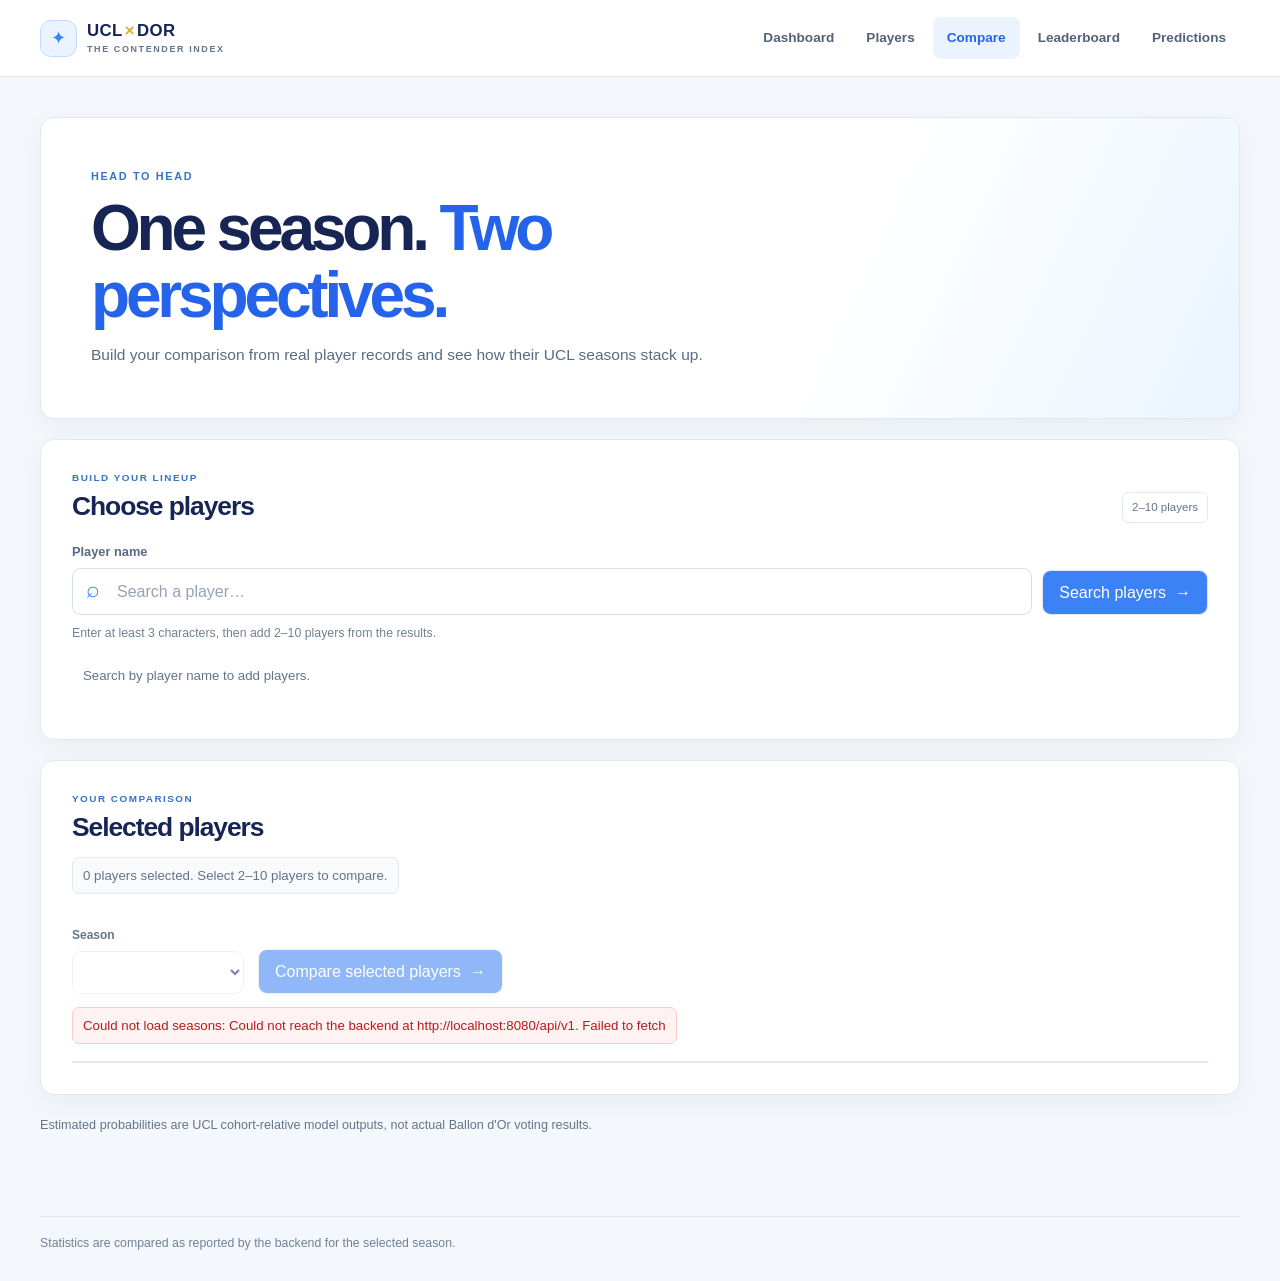
==== commit f9fc8863: "updated" ====
--- a/src/main/resources/static/compare.html
+++ b/src/main/resources/static/compare.html
@@ -3,9 +3,9 @@
 <head>
     <meta charset="utf-8">
     <meta name="viewport" content="width=device-width, initial-scale=1">
-    <meta name="theme-color" content="#070B18">
+    <meta name="theme-color" content="#F4F8FC">
     <title>Compare players — UCLxDOR</title>
-    <link rel="stylesheet" href="styles.css">
+    <link rel="stylesheet" href="styles.css?v=light-20261110">
 </head>
 <body>
     <header class="site-header"><div class="topbar">
--- a/src/main/resources/static/styles.css
+++ b/src/main/resources/static/styles.css
@@ -1,23 +1,26 @@
 :root {
-    color-scheme: dark;
-    --background: #070b18;
-    --background-secondary: #0d1428;
-    --card: #111c35;
-    --card-raised: #172541;
-    --blue: #2563eb;
-    --electric: #38bdf8;
+    color-scheme: light;
+    --background: #f4f8fc;
+    --surface: #ffffff;
+    --surface-soft: #edf5fd;
+    --surface-blue: #eaf3ff;
+    --blue: #3b82f6;
+    --blue-dark: #2563eb;
+    --sky: #7dd3fc;
+    --navy: #172554;
+    --text: #1e293b;
+    --muted: #64748b;
+    --muted-light: #8290a4;
+    --border: #e2e8f0;
     --gold: #d4af37;
-    --text: #f8fafc;
-    --muted: #94a3b8;
-    --border: #253451;
-    --success: #22c55e;
-    --danger: #ef4444;
-    --silver: #cbd5e1;
-    --bronze: #cd7f52;
-    --radius: 18px;
-    --radius-small: 11px;
+    --success: #15803d;
+    --danger: #b91c1c;
+    --silver: #718096;
+    --bronze: #a45b2a;
+    --radius: 14px;
+    --radius-small: 9px;
     --content-width: 1200px;
-    --shadow-card: 0 20px 60px rgb(0 0 0 / 20%);
+    --shadow-card: 0 8px 26px rgb(23 37 84 / 5%);
     font-family: Inter, "Segoe UI", Roboto, Helvetica, Arial, sans-serif;
     font-synthesis: none;
     text-rendering: optimizeLegibility;
@@ -38,18 +41,15 @@
     min-height: 100vh;
     margin: 0;
     color: var(--text);
-    background:
-        radial-gradient(ellipse at 86% 0%, rgb(37 99 235 / 12%), transparent 34rem),
-        radial-gradient(ellipse at 0% 40%, rgb(56 189 248 / 4%), transparent 30rem),
-        var(--background);
-    line-height: 1.65;
-}
-
-::selection { color: var(--text); background: rgb(37 99 235 / 75%); }
-a { color: var(--electric); text-decoration: none; transition: color 160ms ease, opacity 160ms ease; }
-a:hover { color: #7dd3fc; }
+    background: var(--background);
+    line-height: 1.6;
+}
+
+::selection { color: var(--navy); background: #bfdbfe; }
+a { color: var(--blue-dark); text-decoration: none; transition: color 150ms ease; }
+a:hover { color: #1d4ed8; }
 a:focus-visible, button:focus-visible, input:focus-visible, select:focus-visible {
-    outline: 3px solid rgb(56 189 248 / 75%);
+    outline: 3px solid rgb(59 130 246 / 45%);
     outline-offset: 3px;
 }
 
@@ -57,55 +57,52 @@
     position: sticky;
     z-index: 5;
     top: 0;
-    border-bottom: 1px solid rgb(37 52 81 / 75%);
-    background: rgb(7 11 24 / 88%);
-    backdrop-filter: blur(18px);
+    border-bottom: 1px solid var(--border);
+    background: rgb(255 255 255 / 94%);
+    backdrop-filter: blur(14px);
 }
 
 .topbar {
     width: min(var(--content-width), calc(100% - 48px));
-    min-height: 78px;
-    margin: 0 auto;
+    min-height: 76px;
     display: flex;
     align-items: center;
     justify-content: space-between;
     gap: 30px;
+    margin: 0 auto;
 }
 
 .brand {
     display: inline-flex;
     align-items: center;
-    gap: 11px;
-    color: var(--text);
-    font-size: 1.08rem;
+    gap: 10px;
+    color: var(--navy);
+    font-size: 1.05rem;
     font-weight: 850;
     letter-spacing: .025em;
     line-height: 1.05;
     white-space: nowrap;
 }
-
-.brand:hover { color: var(--text); }
-.brand-x { color: var(--gold); padding: 0 2px; }
+.brand:hover { color: var(--navy); }
+.brand-x { padding: 0 2px; color: var(--gold); }
 .brand small {
     display: block;
     margin-top: 5px;
     color: var(--muted);
-    font-size: .57rem;
-    font-weight: 650;
-    letter-spacing: .19em;
-}
-
+    font-size: .56rem;
+    font-weight: 700;
+    letter-spacing: .18em;
+}
 .brand-mark {
-    width: 38px;
-    height: 38px;
+    width: 37px;
+    height: 37px;
     display: grid;
     place-items: center;
-    border: 1px solid rgb(56 189 248 / 42%);
-    border-radius: 12px;
-    color: var(--electric);
-    background: linear-gradient(145deg, rgb(37 99 235 / 28%), rgb(56 189 248 / 7%));
-    box-shadow: 0 0 24px rgb(37 99 235 / 13%);
-    font-size: 1.2rem;
+    border: 1px solid #bfdbfe;
+    border-radius: 11px;
+    color: var(--blue);
+    background: var(--surface-blue);
+    font-size: 1.15rem;
 }
 
 nav[aria-label="Main navigation"] {
@@ -114,133 +111,111 @@
     justify-content: flex-end;
     gap: 4px;
 }
-
 nav[aria-label="Main navigation"] a {
     padding: 9px 13px;
     border: 1px solid transparent;
-    border-radius: 999px;
-    color: var(--muted);
-    font-size: .86rem;
+    border-radius: 8px;
+    color: #52627b;
+    font-size: .85rem;
     font-weight: 650;
     white-space: nowrap;
-    transition: color 160ms ease, background 160ms ease, border-color 160ms ease;
-}
-
-nav[aria-label="Main navigation"] a:hover { color: var(--text); background: rgb(255 255 255 / 4%); }
+    transition: color 150ms ease, background 150ms ease;
+}
+nav[aria-label="Main navigation"] a:hover { color: var(--navy); background: #f1f6fc; }
 nav[aria-label="Main navigation"] a[aria-current="page"] {
-    border-color: rgb(56 189 248 / 18%);
-    color: var(--electric);
-    background: rgb(56 189 248 / 9%);
+    color: var(--blue-dark);
+    background: #eaf3ff;
 }
 
 main {
     width: min(var(--content-width), calc(100% - 48px));
     margin: 0 auto;
-    padding: 44px 0 72px;
-}
-
+    padding: 40px 0 68px;
+}
 .dashboard-main { padding-top: 28px; }
-main > section { margin: 0 0 22px; }
+main > section { margin: 0 0 20px; }
 
 .hero {
     position: relative;
-    min-height: 440px;
+    min-height: 420px;
     display: flex;
     align-items: center;
     overflow: hidden;
     padding: clamp(32px, 6vw, 72px);
-    border: 1px solid #1e3765;
-    border-radius: 26px;
-    background:
-        linear-gradient(90deg, #0d1730 4%, rgb(13 20 40 / 95%) 49%, rgb(10 27 58 / 78%)),
-        var(--background-secondary);
-    box-shadow: 0 24px 80px rgb(0 0 0 / 30%), inset 0 1px rgb(255 255 255 / 4%);
-}
-
+    border: 1px solid #d5e6f8;
+    border-radius: 16px;
+    background: linear-gradient(110deg, #fff 0%, #fff 52%, #eaf4ff 100%);
+    box-shadow: 0 12px 34px rgb(23 37 84 / 6%);
+}
 .hero::before {
     position: absolute;
-    inset: 0;
-    background:
-        radial-gradient(ellipse at 79% 50%, rgb(37 99 235 / 23%), transparent 27rem),
-        linear-gradient(115deg, transparent 53%, rgb(56 189 248 / 3%) 53.1%, transparent 53.4%);
+    inset: 0 0 0 52%;
+    background: linear-gradient(90deg, #fff 0%, rgb(255 255 255 / 0%) 38%);
     content: "";
     pointer-events: none;
 }
-
 .hero-copy { position: relative; z-index: 1; width: min(660px, 72%); }
 .eyebrow {
-    margin: 0 0 12px;
-    color: var(--electric);
-    font-size: .69rem;
+    margin: 0 0 11px;
+    color: #3674c6;
+    font-size: .68rem;
     font-weight: 760;
-    letter-spacing: .17em;
+    letter-spacing: .15em;
     line-height: 1.5;
 }
-
 .live-dot {
     width: 7px;
     height: 7px;
     display: inline-block;
     margin: 0 8px 1px 0;
     border-radius: 50%;
-    background: var(--success);
-    box-shadow: 0 0 12px rgb(34 197 94 / 55%);
-}
-
+    background: #22a06b;
+}
 .hero h1, .page-heading h1 {
     max-width: 790px;
     margin: 0;
-    font-size: clamp(2.6rem, 6vw, 5.2rem);
+    color: var(--navy);
+    font-size: clamp(2.6rem, 6vw, 5rem);
     font-weight: 790;
     letter-spacing: -.065em;
-    line-height: 1.01;
-}
-
-.hero h1 span, .page-heading h1 span {
-    color: var(--electric);
-    background: linear-gradient(100deg, #f8fafc 4%, #75d7ff 58%, #2563eb 115%);
-    -webkit-background-clip: text;
-    background-clip: text;
-    -webkit-text-fill-color: transparent;
-}
-
+    line-height: 1.04;
+}
+.hero h1 span, .page-heading h1 span { color: var(--blue-dark); }
 .hero-copy > p:not(.eyebrow):not(.hero-disclaimer) {
-    max-width: 600px;
-    margin: 22px 0 0;
-    color: #b2bfd2;
+    max-width: 590px;
+    margin: 20px 0 0;
+    color: #596b84;
     font-size: clamp(1rem, 1.5vw, 1.1rem);
     line-height: 1.8;
 }
-
-.hero-actions { display: flex; align-items: center; gap: 24px; flex-wrap: wrap; margin-top: 27px; }
+.hero-actions { display: flex; align-items: center; gap: 23px; flex-wrap: wrap; margin-top: 25px; }
 .button-link, button {
-    min-height: 44px;
+    min-height: 43px;
     display: inline-flex;
     align-items: center;
     justify-content: center;
-    gap: 10px;
-    padding: 10px 17px;
-    border: 1px solid rgb(96 153 255 / 45%);
-    border-radius: var(--radius-small);
-    color: var(--text);
+    gap: 9px;
+    padding: 9px 16px;
+    border: 1px solid var(--blue);
+    border-radius: 8px;
+    color: white;
     background: var(--blue);
     font: inherit;
-    font-size: .88rem;
+    font-size: .86rem;
     font-weight: 700;
     cursor: pointer;
-    transition: background 160ms ease, border-color 160ms ease, transform 160ms ease, box-shadow 160ms ease;
-}
-
+    transition: background 150ms ease, border-color 150ms ease, transform 150ms ease, box-shadow 150ms ease;
+}
 .button-link:hover, button:hover:not(:disabled) {
     transform: translateY(-1px);
-    border-color: var(--electric);
-    color: var(--text);
-    background: #3475f5;
-    box-shadow: 0 8px 24px rgb(37 99 235 / 20%);
-}
-
-.text-link { font-size: .9rem; font-weight: 680; }
-.hero-disclaimer { margin: 24px 0 0; color: #71819d; font-size: .76rem; }
+    border-color: var(--blue-dark);
+    color: white;
+    background: var(--blue-dark);
+    box-shadow: 0 5px 13px rgb(59 130 246 / 18%);
+}
+.text-link { font-size: .88rem; font-weight: 680; }
+.hero-disclaimer { margin: 22px 0 0; color: #7c8ba0; font-size: .75rem; }
+
 .hero-orbit {
     position: absolute;
     top: 50%;
@@ -249,15 +224,13 @@
     aspect-ratio: 1;
     transform: translateY(-50%);
 }
-
 .orbit {
     position: absolute;
     inset: 12%;
-    border: 1px solid rgb(56 189 248 / 20%);
+    border: 1px solid rgb(59 130 246 / 20%);
     border-radius: 50%;
-    box-shadow: 0 0 55px rgb(37 99 235 / 14%), inset 0 0 55px rgb(37 99 235 / 9%);
-}
-.orbit-two { inset: 0; border-color: rgb(56 189 248 / 9%); box-shadow: 0 0 0 24px rgb(56 189 248 / 2%); }
+}
+.orbit-two { inset: 0; border-color: rgb(59 130 246 / 12%); }
 .orbit-core {
     position: absolute;
     inset: 33%;
@@ -265,117 +238,111 @@
     align-items: center;
     justify-content: center;
     gap: 5px;
-    border: 1px solid rgb(56 189 248 / 26%);
+    border: 1px solid #c9def6;
     border-radius: 50%;
-    background: radial-gradient(circle, #152e5b, #0b1429 70%);
-    box-shadow: 0 0 56px rgb(37 99 235 / 36%), inset 0 0 22px rgb(56 189 248 / 8%);
+    color: var(--navy);
+    background: #fff;
+    box-shadow: 0 8px 26px rgb(37 99 235 / 10%);
     font-size: .7rem;
     font-weight: 850;
     letter-spacing: .08em;
 }
 .orbit-core strong { color: var(--gold); font-size: 1rem; }
-.orbit-star { position: absolute; color: var(--electric); text-shadow: 0 0 15px var(--electric); }
+.orbit-star { position: absolute; color: var(--blue); }
 .star-one { top: 11%; left: 52%; font-size: 1.3rem; }
-.star-two { top: 60%; right: 5%; color: var(--gold); font-size: 1rem; text-shadow: 0 0 15px var(--gold); }
+.star-two { top: 60%; right: 5%; color: var(--gold); font-size: 1rem; }
 .star-three { bottom: 12%; left: 22%; font-size: 1.2rem; }
 
 .season-bar, .content-section, .page-heading {
     border: 1px solid var(--border);
     border-radius: var(--radius);
-    background:
-        linear-gradient(145deg, rgb(255 255 255 / 2.2%), transparent 52%),
-        var(--background-secondary);
+    background: var(--surface);
     box-shadow: var(--shadow-card);
 }
-
 .season-bar {
     display: flex;
     align-items: center;
     justify-content: space-between;
     gap: 24px;
-    margin-top: 20px;
-    padding: 20px 26px;
-}
-.season-bar h2 { margin: 0; font-size: 1.15rem; letter-spacing: -.025em; }
-.season-bar .eyebrow { margin-bottom: 4px; font-size: .62rem; }
-.season-bar [role="status"] { margin: 4px 0 0; padding: 0; border: 0; background: none; font-size: .78rem; }
+    margin-top: 18px;
+    padding: 19px 24px;
+}
+.season-bar h2 { margin: 0; color: var(--navy); font-size: 1.12rem; letter-spacing: -.025em; }
+.season-bar .eyebrow { margin-bottom: 3px; font-size: .62rem; }
+.season-bar [role="status"] { margin: 4px 0 0; padding: 0; border: 0; background: none; font-size: .77rem; }
 .season-control { display: flex; flex-direction: column; gap: 6px; color: var(--muted); font-size: .75rem; font-weight: 650; }
 
-.overview-grid { display: grid; grid-template-columns: repeat(3, minmax(0, 1fr)); gap: 14px; margin: 14px 0 22px; }
+.overview-grid { display: grid; grid-template-columns: repeat(3, minmax(0, 1fr)); gap: 14px; margin: 14px 0 21px; }
 .overview-card {
     position: relative;
-    min-height: 142px;
-    padding: 20px 22px;
-    overflow: hidden;
-    border: 1px solid var(--border);
-    border-radius: 15px;
-    background: linear-gradient(145deg, rgb(56 189 248 / 5%), transparent 60%), var(--card);
-}
-.overview-card p { margin: 0 0 3px; color: var(--muted); font-size: .8rem; }
-.overview-card strong { display: block; font-size: 1.9rem; font-weight: 780; letter-spacing: -.05em; }
-.overview-card small { color: #74839b; font-size: .72rem; }
+    min-height: 132px;
+    padding: 19px 21px;
+    border: 1px solid var(--border);
+    border-radius: 12px;
+    background: var(--surface);
+    box-shadow: var(--shadow-card);
+}
+.overview-card p { margin: 0 0 4px; color: var(--muted); font-size: .79rem; }
+.overview-card strong { display: block; color: var(--navy); font-size: 1.85rem; font-weight: 780; letter-spacing: -.05em; }
+.overview-card small { color: #7b8aa0; font-size: .72rem; }
 .overview-icon {
     position: absolute;
-    top: 18px;
-    right: 19px;
-    width: 34px;
-    height: 34px;
+    top: 17px;
+    right: 18px;
+    width: 32px;
+    height: 32px;
     display: grid;
     place-items: center;
-    border: 1px solid rgb(56 189 248 / 18%);
-    border-radius: 10px;
-    color: var(--electric);
-    background: rgb(56 189 248 / 7%);
-    font-size: 1.2rem;
-}
-.overview-card-gold { border-color: rgb(212 175 55 / 26%); background: linear-gradient(145deg, rgb(212 175 55 / 7%), transparent 62%), var(--card); }
-.overview-card-gold .overview-icon { border-color: rgb(212 175 55 / 24%); color: var(--gold); background: rgb(212 175 55 / 8%); }
-.overview-card-gold strong { color: var(--gold); }
-
-.content-section { padding: clamp(21px, 3vw, 32px); }
+    border-radius: 9px;
+    color: var(--blue);
+    background: var(--surface-blue);
+    font-size: 1.15rem;
+}
+.overview-card-gold { border-color: #ead9a2; background: #fffefa; }
+.overview-card-gold .overview-icon { color: #a67c00; background: #fbf4df; }
+.overview-card-gold strong { color: #9c7600; }
+
+.content-section { padding: clamp(21px, 3vw, 31px); }
 .section-heading { display: flex; align-items: flex-end; justify-content: space-between; gap: 18px; margin-bottom: 8px; }
-.section-heading .eyebrow { margin-bottom: 5px; font-size: .63rem; }
+.section-heading .eyebrow { margin-bottom: 5px; font-size: .62rem; }
 .section-heading h2, .content-section > h2 {
     margin: 0;
-    color: var(--text);
-    font-size: clamp(1.25rem, 2.1vw, 1.7rem);
+    color: var(--navy);
+    font-size: clamp(1.25rem, 2.1vw, 1.65rem);
     font-weight: 730;
     letter-spacing: -.04em;
     line-height: 1.2;
 }
 .section-heading > .text-link { flex: 0 0 auto; padding-bottom: 4px; }
-.section-status { color: var(--muted); font-size: .84rem; }
-p[role="status"] { width: fit-content; max-width: 100%; margin: 14px 0; padding: 8px 12px; border: 1px solid transparent; border-radius: 9px; }
-p[role="status"][data-state="loading"] { border-color: rgb(56 189 248 / 22%); color: var(--electric); background: rgb(56 189 248 / 6%); }
-p[role="status"][data-state="success"] { border-color: rgb(34 197 94 / 20%); color: #86efac; background: rgb(34 197 94 / 6%); }
-p[role="status"][data-state="error"] { border-color: rgb(239 68 68 / 24%); color: #fca5a5; background: rgb(239 68 68 / 7%); }
-p[role="status"][data-state="empty"] { border-color: rgb(148 163 184 / 16%); color: var(--muted); background: rgb(148 163 184 / 5%); }
+.section-status { color: var(--muted); font-size: .83rem; }
+p[role="status"] { width: fit-content; max-width: 100%; margin: 13px 0; padding: 7px 10px; border: 1px solid transparent; border-radius: 7px; }
+p[role="status"][data-state="loading"] { border-color: #bfdbfe; color: #1d4ed8; background: #eff6ff; }
+p[role="status"][data-state="success"] { border-color: #bbf7d0; color: #166534; background: #f0fdf4; }
+p[role="status"][data-state="error"] { border-color: #fecaca; color: var(--danger); background: #fef2f2; }
+p[role="status"][data-state="empty"] { border-color: var(--border); color: var(--muted); background: #f8fafc; }
 
 .featured-grid { display: grid; grid-template-columns: repeat(3, minmax(0, 1fr)); gap: 14px; }
 .player-card {
     position: relative;
-    min-height: 238px;
-    display: flex;
-    flex-direction: column;
-    align-items: flex-start;
-    justify-content: flex-end;
-    padding: 22px;
+    min-height: 220px;
+    display: flex;
+    align-items: center;
+    gap: 17px;
+    padding: 19px;
     overflow: hidden;
     border: 1px solid var(--border);
-    border-radius: 15px;
-    background:
-        radial-gradient(ellipse at 85% 13%, rgb(37 99 235 / 23%), transparent 68%),
-        linear-gradient(180deg, transparent 30%, rgb(8 15 31 / 58%)),
-        var(--card);
-    transition: transform 180ms ease, border-color 180ms ease, box-shadow 180ms ease;
-}
-.player-card:hover { transform: translateY(-3px); border-color: rgb(56 189 248 / 48%); box-shadow: 0 15px 34px rgb(0 0 0 / 20%), 0 0 22px rgb(37 99 235 / 9%); }
-.player-card:first-child { border-color: rgb(212 175 55 / 35%); background: radial-gradient(ellipse at 85% 13%, rgb(212 175 55 / 13%), transparent 68%), linear-gradient(180deg, transparent 30%, rgb(8 15 31 / 58%)), var(--card); }
-.player-card h3 { margin: 12px 0 1px; color: var(--text); font-size: 1.15rem; letter-spacing: -.025em; }
-.player-card h3 a { color: var(--text); }
-.player-card h3 a:hover { color: var(--electric); }
-.player-card p { margin: 3px 0; color: var(--muted); font-size: .81rem; }
-.player-card p:last-child { color: var(--gold); font-size: .9rem; font-weight: 720; }
+    border-radius: 12px;
+    background: #fff;
+    transition: transform 160ms ease, border-color 160ms ease, box-shadow 160ms ease;
+}
+.player-card:hover { transform: translateY(-2px); border-color: #b7d5f7; box-shadow: 0 10px 24px rgb(23 37 84 / 8%); }
+.player-card:first-child { border-color: #e6d69d; background: linear-gradient(110deg, #fffefa, #fff 65%); }
+.player-card .player-photo { width: 112px; height: 150px; border-color: #d5e5f6; border-radius: 9px; }
+.player-card h3 { margin: 0 0 3px; color: var(--navy); font-size: 1.05rem; letter-spacing: -.025em; }
+.player-card h3 a { color: var(--navy); }
+.player-card h3 a:hover { color: var(--blue-dark); }
+.player-card p { margin: 4px 0; color: var(--muted); font-size: .78rem; }
+.player-card p:last-child { margin-top: 9px; color: #977300; font-size: .82rem; font-weight: 720; }
 .player-photo {
     width: 66px;
     height: 66px;
@@ -384,10 +351,10 @@
     align-items: center;
     justify-content: center;
     overflow: hidden;
-    border: 2px solid rgb(56 189 248 / 48%);
+    border: 2px solid #cfe0f3;
     border-radius: 50%;
-    background: #172746;
-    color: var(--muted);
+    background: #edf4fb;
+    color: #718096;
     font-size: .62rem;
     text-align: center;
 }
@@ -395,84 +362,82 @@
 .photo-fallback { padding: 4px; }
 .rank-list { margin: 0; padding: 0; list-style: none; counter-reset: contender; }
 .rank-list li {
-    min-height: 58px;
+    min-height: 57px;
     display: flex;
     align-items: center;
     gap: 13px;
-    padding: 11px 3px;
-    border-bottom: 1px solid rgb(37 52 81 / 72%);
-    color: var(--text);
+    padding: 10px 3px;
+    border-bottom: 1px solid #edf1f6;
+    color: var(--navy);
     counter-increment: contender;
-    font-size: .88rem;
+    font-size: .85rem;
 }
 .rank-list li::before {
-    width: 30px;
-    height: 30px;
-    flex: 0 0 30px;
+    width: 29px;
+    height: 29px;
+    flex: 0 0 29px;
     display: grid;
     place-items: center;
-    border-radius: 9px;
-    color: var(--electric);
-    background: rgb(56 189 248 / 9%);
+    border-radius: 8px;
+    color: #2563eb;
+    background: #eaf3ff;
     content: counter(contender, decimal-leading-zero);
-    font-size: .72rem;
+    font-size: .7rem;
     font-weight: 760;
 }
-.rank-list li:first-child::before { color: var(--gold); background: rgb(212 175 55 / 12%); }
-.dashboard-lower { display: grid; grid-template-columns: repeat(2, minmax(0, 1fr)); gap: 20px; margin-bottom: 22px; }
+.rank-list li:first-child::before { color: #987300; background: #fbf3d9; }
+.dashboard-lower { display: grid; grid-template-columns: repeat(2, minmax(0, 1fr)); gap: 18px; margin-bottom: 20px; }
 .dashboard-lower .content-section { margin: 0; }
-.button-link-secondary { border-color: var(--border); color: #dbeafe; background: #14213b; }
-.dashboard-lower .button-link-secondary { margin-top: 18px; }
+.button-link-secondary { border-color: #d4e2f2; color: #24416b; background: #f4f8fd; }
+.button-link-secondary:hover { color: var(--navy); border-color: #b6d2f3; background: #eaf3ff; box-shadow: none; }
+.dashboard-lower .button-link-secondary { margin-top: 17px; }
 .quick-links { display: grid; grid-template-columns: repeat(3, minmax(0, 1fr)); gap: 12px; }
 .quick-links > a {
-    min-height: 86px;
-    display: flex;
-    align-items: center;
-    gap: 13px;
-    padding: 16px;
-    border: 1px solid var(--border);
-    border-radius: 14px;
-    background: rgb(13 20 40 / 70%);
-    transition: transform 160ms ease, border-color 160ms ease, background 160ms ease;
-}
-.quick-links > a:hover { transform: translateY(-2px); border-color: rgb(56 189 248 / 40%); background: var(--card); }
+    min-height: 82px;
+    display: flex;
+    align-items: center;
+    gap: 12px;
+    padding: 15px;
+    border: 1px solid var(--border);
+    border-radius: 11px;
+    background: var(--surface);
+    transition: border-color 150ms ease, box-shadow 150ms ease;
+}
+.quick-links > a:hover { border-color: #bfd9f7; box-shadow: var(--shadow-card); }
 .quick-links > a > span:nth-child(2) { flex: 1; }
 .quick-links strong, .quick-links small { display: block; }
-.quick-links strong { color: var(--text); font-size: .84rem; }
+.quick-links strong { color: var(--navy); font-size: .83rem; }
 .quick-links small { color: var(--muted); font-size: .7rem; }
-.quick-links b { color: var(--muted); }
-.quick-icon { width: 37px; height: 37px; display: grid; flex: 0 0 auto; place-items: center; border-radius: 11px; color: var(--electric); background: rgb(56 189 248 / 9%); font-size: 1.3rem; }
-.quick-icon-gold { color: var(--gold); background: rgb(212 175 55 / 9%); }
+.quick-links b { color: #75849a; }
+.quick-icon { width: 35px; height: 35px; display: grid; flex: 0 0 auto; place-items: center; border-radius: 9px; color: var(--blue-dark); background: #eaf3ff; font-size: 1.25rem; }
+.quick-icon-gold { color: #977300; background: #fbf3d9; }
 
 .page-heading {
     margin-bottom: 20px;
-    padding: clamp(28px, 5vw, 52px);
-    background:
-        radial-gradient(ellipse at 86% 30%, rgb(37 99 235 / 17%), transparent 26rem),
-        linear-gradient(145deg, rgb(255 255 255 / 2.5%), transparent 55%),
-        var(--background-secondary);
-}
-.page-heading h1 { font-size: clamp(2.3rem, 5vw, 4.1rem); }
-.page-heading > p:last-child { max-width: 670px; margin: 16px 0 0; color: var(--muted); font-size: .98rem; }
-.award-heading { border-color: rgb(212 175 55 / 28%); background: radial-gradient(ellipse at 88% 30%, rgb(212 175 55 / 9%), transparent 25rem), var(--background-secondary); }
-.gold-star { color: var(--gold); }
-
-label { display: inline-block; color: var(--muted); font-size: .82rem; font-weight: 650; }
-input, select, button { min-height: 44px; border: 1px solid var(--border); border-radius: var(--radius-small); font: inherit; }
-input, select { padding: 9px 13px; color: var(--text); background-color: #0a1225; }
+    padding: clamp(28px, 5vw, 50px);
+    background: linear-gradient(115deg, #fff 0%, #fff 65%, #eaf4ff 100%);
+}
+.page-heading h1 { font-size: clamp(2.3rem, 5vw, 4rem); }
+.page-heading > p:last-child { max-width: 670px; margin: 15px 0 0; color: #596b84; font-size: .97rem; }
+.award-heading { border-color: #eadfb9; background: linear-gradient(110deg, #fff 0%, #fffefa 75%, #fbf6e8 100%); }
+.gold-star { color: #a67c00; }
+
+label { display: inline-block; color: #586981; font-size: .8rem; font-weight: 650; }
+input, select, button { min-height: 43px; border: 1px solid var(--border); border-radius: var(--radius-small); font: inherit; }
+input, select { padding: 9px 12px; color: var(--navy); background-color: #fff; }
 input { min-width: min(280px, 100%); }
-input::placeholder { color: #64748b; }
+input::placeholder { color: #94a3b8; }
 select { min-width: 172px; cursor: pointer; }
-select option { color: var(--text); background: var(--background-secondary); }
-button:disabled, select:disabled { opacity: .53; cursor: not-allowed; }
+select option { color: var(--navy); background: #fff; }
+button:disabled, select:disabled { opacity: .56; cursor: not-allowed; }
 form { margin: 0; }
-.search-form { display: flex; align-items: flex-end; gap: 10px; flex-wrap: wrap; margin: 20px 0 8px; }
+.search-form { display: flex; align-items: flex-end; gap: 10px; flex-wrap: wrap; margin: 19px 0 8px; }
 .search-form > label { flex-basis: 100%; margin-bottom: -4px; }
 .search-control { position: relative; flex: 1 1 280px; }
-.search-control > span { position: absolute; top: 6px; left: 14px; color: var(--electric); font-size: 1.45rem; line-height: 1.4; pointer-events: none; }
-.search-control input { width: 100%; min-width: 0; height: 48px; padding-left: 46px; border-color: #304568; background: #0a1225; }
-.form-hint { margin: 9px 0; color: #74839b; font-size: .78rem; }
-.load-more { display: flex; margin: 18px auto 0; }
+.search-control > span { position: absolute; top: 5px; left: 14px; color: var(--blue); font-size: 1.45rem; line-height: 1.4; pointer-events: none; }
+.search-control input { width: 100%; min-width: 0; height: 47px; padding-left: 44px; border-color: #d4dfeb; background: #fff; }
+.form-hint { margin: 9px 0; color: #718096; font-size: .77rem; }
+.load-more { display: flex; margin: 17px auto 0; }
 [hidden] { display: none !important; }
 .player-results {
     display: grid;
@@ -484,184 +449,204 @@
 }
 .player-results > li {
     display: grid;
-    grid-template-columns: 58px minmax(0, 1fr);
+    grid-template-columns: 68px minmax(0, 1fr);
     grid-template-rows: auto auto auto auto;
     align-items: center;
     column-gap: 13px;
-    padding: 15px;
-    border: 1px solid var(--border);
-    border-radius: 14px;
-    background: var(--card);
-    transition: border-color 160ms ease, transform 160ms ease;
-}
-.player-results > li:hover { transform: translateY(-2px); border-color: rgb(56 189 248 / 38%); }
-.player-results .player-photo { width: 52px; height: 52px; grid-column: 1; grid-row: 1 / 5; }
-.player-results h3 { grid-column: 2; margin: 0; font-size: .96rem; }
-.player-results p { grid-column: 2; margin: 1px 0; color: var(--muted); font-size: .75rem; }
-.back-link { margin: 0 0 16px; font-size: .86rem; }
-.profile-section { background: radial-gradient(ellipse at 88% 4%, rgb(37 99 235 / 12%), transparent 27rem), var(--background-secondary); }
+    padding: 14px;
+    border: 1px solid var(--border);
+    border-radius: 11px;
+    background: var(--surface);
+    transition: border-color 150ms ease, box-shadow 150ms ease;
+}
+.player-results > li:hover { border-color: #bfd9f7; box-shadow: var(--shadow-card); }
+.player-results .player-photo { width: 62px; height: 72px; grid-column: 1; grid-row: 1 / 5; border-radius: 8px; }
+.player-results h3 { grid-column: 2; margin: 0; color: var(--navy); font-size: .95rem; }
+.player-results p { grid-column: 2; margin: 1px 0; color: var(--muted); font-size: .74rem; }
+.back-link { margin: 0 0 15px; font-size: .85rem; }
+.profile-section { background: linear-gradient(110deg, #fff, #f8fbff); }
+.profile-section > h1 { margin: 0; color: var(--navy); font-size: clamp(1.65rem, 3.5vw, 2.4rem); letter-spacing: -.045em; }
 .profile-card {
     display: grid;
-    grid-template-columns: 112px repeat(2, minmax(0, 1fr));
+    grid-template-columns: 180px repeat(2, minmax(0, 1fr));
     align-items: center;
     gap: 10px 20px;
     margin-top: 16px;
-    padding: 22px;
-    border: 1px solid var(--border);
-    border-radius: 15px;
-    background: var(--card);
-}
-.profile-card > .player-photo { width: 96px; height: 96px; grid-row: span 3; border-color: rgb(212 175 55 / 50%); }
-.profile-card h3 { grid-column: 2 / -1; margin: 0; font-size: 1.55rem; letter-spacing: -.04em; }
-.profile-card p { margin: 0; color: var(--muted); font-size: .85rem; }
-.profile-card p::first-letter { color: var(--electric); }
+    padding: 20px;
+    border: 1px solid var(--border);
+    border-radius: 12px;
+    background: var(--surface);
+}
+.profile-card > .player-photo { width: 160px; height: 190px; grid-row: span 3; border-color: #d9e6f3; border-radius: 9px; }
+.profile-card h3 { grid-column: 2 / -1; margin: 0; color: var(--navy); font-size: 1.7rem; letter-spacing: -.04em; }
+.profile-card p { margin: 0; color: #596b84; font-size: .85rem; }
 .stat-grid {
-    display: flex;
-    flex-wrap: wrap;
-    gap: 0;
-    margin: 16px 0 0;
+    display: grid;
+    grid-template-columns: repeat(4, minmax(0, 1fr));
+    margin: 15px 0 0;
     overflow: hidden;
     border: 1px solid var(--border);
-    border-radius: 15px;
-    background: var(--card);
-}
-.stat-grid dt, .stat-grid dd { width: 50%; min-height: 57px; margin: 0; padding: 12px 15px; border-bottom: 1px solid rgb(37 52 81 / 65%); }
-.stat-grid dt { display: flex; align-items: center; color: var(--muted); font-size: .79rem; }
-.stat-grid dd { display: flex; align-items: center; color: var(--text); font-size: 1rem; font-weight: 730; }
+    border-radius: 11px;
+    background: var(--surface);
+}
+.stat-grid dt, .stat-grid dd { min-width: 0; min-height: 56px; display: flex; align-items: center; margin: 0; padding: 10px 14px; border-bottom: 1px solid #edf1f6; }
+.stat-grid dt { color: var(--muted); background: #f8fafc; font-size: .76rem; }
+.stat-grid dd { color: var(--navy); font-size: .94rem; font-weight: 730; }
 .stat-grid dt:nth-last-child(-n + 2), .stat-grid dd:nth-last-child(-n + 2) { border-bottom: 0; }
-.prediction-panel { border-color: rgb(212 175 55 / 25%); }
+.prediction-panel { border-color: #eadfb9; }
 #player-prediction {
-    padding: 20px;
-    border: 1px solid rgb(212 175 55 / 28%);
-    border-radius: 14px;
-    background: radial-gradient(ellipse at 100% 0%, rgb(212 175 55 / 8%), transparent 52%), var(--card);
-}
-#player-prediction > p:first-child { margin: 0; color: var(--gold); font-size: clamp(1.6rem, 4vw, 2.4rem); font-weight: 780; letter-spacing: -.045em; }
-#player-prediction > p { color: var(--muted); }
-#player-prediction ul { color: var(--muted); font-size: .84rem; }
-
-.selection-limit { padding: 5px 10px; border: 1px solid var(--border); border-radius: 999px; color: var(--muted); font-size: .73rem; }
+    padding: 19px;
+    border: 1px solid #eee3bf;
+    border-radius: 11px;
+    background: #fffefa;
+}
+#player-prediction > p:first-child { margin: 0; color: #947100; font-size: clamp(1.6rem, 4vw, 2.3rem); font-weight: 780; letter-spacing: -.045em; }
+#player-prediction > p { color: #596b84; }
+#player-prediction ul { color: #596b84; font-size: .83rem; }
+
+.selection-limit { padding: 5px 9px; border: 1px solid var(--border); border-radius: 6px; color: var(--muted); font-size: .72rem; }
 .comparison-search-results, .selected-players { display: grid; grid-template-columns: repeat(2, minmax(0, 1fr)); gap: 10px; margin: 14px 0 0; padding: 0; list-style: none; }
 .comparison-search-results li, .selected-players li {
     display: flex;
     align-items: center;
     justify-content: space-between;
     gap: 12px;
-    padding: 12px 14px;
-    border: 1px solid var(--border);
-    border-radius: 12px;
-    background: var(--card);
-    color: var(--text);
-    font-size: .84rem;
-}
-.comparison-search-result .player-photo, .selected-player .player-photo { width: 40px; height: 40px; }
+    padding: 11px 13px;
+    border: 1px solid var(--border);
+    border-radius: 10px;
+    background: #fff;
+    color: var(--navy);
+    font-size: .83rem;
+}
+.comparison-search-result .player-photo, .selected-player .player-photo { width: 48px; height: 48px; }
 .comparison-player-details { min-width: 0; flex: 1; }
 .selected-player .comparison-player-details { display: flex; flex-direction: column; }
 .selected-player .comparison-player-details small { color: var(--muted); font-size: .72rem; }
-.comparison-search-results li button, .selected-players li button { min-height: 36px; padding: 5px 11px; font-size: .78rem; white-space: nowrap; }
-.selected-players li button { border-color: var(--border); background: #182440; }
+.comparison-search-results li button, .selected-players li button { min-height: 35px; padding: 5px 10px; font-size: .76rem; white-space: nowrap; }
+.selected-players li button { border-color: #d4dfeb; color: #40516a; background: #f7f9fc; }
+.selected-players li button:hover:not(:disabled) { color: var(--navy); border-color: #b9c9dc; background: #edf3fa; box-shadow: none; }
 .comparison-controls { display: flex; align-items: flex-end; gap: 14px; flex-wrap: wrap; margin-top: 18px; }
-.comparison-controls button { min-height: 44px; }
+.comparison-controls button { min-height: 43px; }
 #comparison-results, #leaderboard-table-container {
     width: 100%;
-    margin-top: 18px;
+    margin-top: 17px;
     overflow-x: auto;
     border: 1px solid var(--border);
-    border-radius: 14px;
-    background: var(--card);
-}
-.disclaimer { color: var(--muted); font-size: .8rem; }
+    border-radius: 11px;
+    background: #fff;
+}
+.disclaimer { color: var(--muted); font-size: .79rem; }
 table { width: 100%; border-collapse: collapse; text-align: left; }
-caption { padding: 17px 18px; color: var(--text); font-size: .95rem; font-weight: 700; text-align: left; }
-th, td { min-width: 92px; padding: 13px 15px; border-bottom: 1px solid rgb(37 52 81 / 70%); vertical-align: middle; }
-thead th { color: var(--muted); background: #0d172d; font-size: .7rem; font-weight: 680; letter-spacing: .06em; text-transform: uppercase; }
-tbody th { color: var(--muted); font-size: .82rem; font-weight: 600; }
-tbody td { color: var(--text); font-size: .86rem; }
-tbody td strong { color: var(--gold); font-size: .76rem; white-space: nowrap; }
+caption { padding: 16px 17px; color: var(--navy); font-size: .94rem; font-weight: 700; text-align: left; }
+th, td { min-width: 92px; padding: 12px 14px; border-bottom: 1px solid #edf1f6; vertical-align: middle; }
+thead th { color: #53647b; background: #f5f8fc; font-size: .69rem; font-weight: 680; letter-spacing: .05em; text-transform: uppercase; }
+tbody th { color: #5f6f85; background: #fbfcfe; font-size: .8rem; font-weight: 600; }
+tbody td { color: var(--navy); font-size: .84rem; }
+tbody td strong { color: #987300; font-size: .74rem; white-space: nowrap; }
 tbody tr:last-child th, tbody tr:last-child td { border-bottom: 0; }
-#leaderboard-table-container tbody td:nth-of-type(5) { color: var(--gold); font-weight: 750; }
-#leaderboard-table-container tbody tr:nth-child(-n + 3) > td:first-child { color: var(--gold); font-weight: 800; }
+#leaderboard-table-container tbody td:nth-of-type(5) { color: #947100; font-weight: 750; }
+#leaderboard-table-container tbody tr:nth-child(-n + 3) > td:first-child { color: #987300; font-weight: 800; }
 #leaderboard-table-container tbody tr:nth-child(2) > td:first-child { color: var(--silver); }
 #leaderboard-table-container tbody tr:nth-child(3) > td:first-child { color: var(--bronze); }
-#leaderboard-table-container tbody tr:hover, #comparison-results tbody tr:hover { background: rgb(56 189 248 / 4%); }
-#leaderboard-table-container button { min-height: 34px; padding: 5px 9px; border-color: var(--border); background: #14264a; font-size: .74rem; white-space: nowrap; }
-.leaderboard-tools { display: flex; align-items: flex-end; justify-content: space-between; gap: 20px; margin-top: 18px; }
+#leaderboard-table-container tbody tr:hover, #comparison-results tbody tr:hover { background: #f4f8fd; }
+#leaderboard-table-container button { min-height: 33px; padding: 5px 9px; border-color: #d4e2f2; color: #24416b; background: #f4f8fd; font-size: .72rem; white-space: nowrap; }
+#leaderboard-table-container button:hover:not(:disabled) { color: var(--navy); border-color: #b6d2f3; background: #eaf3ff; box-shadow: none; }
+.leaderboard-tools { display: flex; align-items: flex-end; justify-content: space-between; gap: 18px; margin-top: 16px; }
 .leaderboard-actions { display: flex; align-items: flex-end; justify-content: flex-end; gap: 10px; flex-wrap: wrap; }
-.leaderboard-actions .button-link { min-height: 43px; font-size: .78rem; }
-.scope-note { color: var(--muted); font-size: .8rem; }
-.row-statistics-status { display: block; max-width: 210px; color: var(--muted); font-size: .72rem; }
+.leaderboard-actions .button-link { min-height: 42px; font-size: .76rem; }
+.scope-note { color: var(--muted); font-size: .79rem; }
+.row-statistics-status { display: block; max-width: 210px; color: var(--muted); font-size: .7rem; }
 .leaderboard-player-cell { min-width: 190px; }
-.leaderboard-player-cell .player-photo { width: 36px; height: 36px; margin-right: 9px; vertical-align: middle; }
+.leaderboard-player-cell .player-photo { width: 38px; height: 42px; margin-right: 8px; border-radius: 5px; vertical-align: middle; }
 .leaderboard-player-name { vertical-align: middle; }
 .comparison-player-heading { display: inline-flex; align-items: center; gap: 8px; }
-.comparison-player-heading .player-photo { width: 34px; height: 34px; }
-.prediction-list { display: grid; grid-template-columns: repeat(2, minmax(0, 1fr)); gap: 13px; margin: 15px 0 0; padding: 0; list-style: none; counter-reset: rank; }
+.comparison-player-heading .player-photo { width: 34px; height: 38px; border-radius: 5px; }
+.prediction-list { display: grid; grid-template-columns: repeat(2, minmax(0, 1fr)); gap: 12px; margin: 15px 0 0; padding: 0; list-style: none; counter-reset: rank; }
 .prediction-list > li {
     position: relative;
-    min-height: 190px;
-    padding: 20px 20px 18px 62px;
-    border: 1px solid var(--border);
-    border-radius: 14px;
-    background: linear-gradient(145deg, rgb(56 189 248 / 4%), transparent 58%), var(--card);
+    min-height: 180px;
+    display: grid;
+    grid-template-columns: 90px minmax(0, 1fr);
+    align-content: start;
+    column-gap: 14px;
+    padding: 19px;
+    border: 1px solid var(--border);
+    border-radius: 11px;
+    background: #fff;
     counter-increment: rank;
 }
 .prediction-list > li::before {
     position: absolute;
-    top: 20px;
-    left: 18px;
-    width: 29px;
-    height: 29px;
+    top: 13px;
+    left: 13px;
+    width: 28px;
+    height: 28px;
     display: grid;
     place-items: center;
-    border-radius: 9px;
-    color: var(--electric);
-    background: rgb(56 189 248 / 9%);
+    border-radius: 8px;
+    color: #2563eb;
+    background: #eaf3ff;
     content: counter(rank, decimal-leading-zero);
-    font-size: .75rem;
+    font-size: .73rem;
     font-weight: 770;
 }
-.prediction-list > li:nth-child(1) { border-color: rgb(212 175 55 / 42%); background: linear-gradient(135deg, rgb(212 175 55 / 8%), transparent 64%), var(--card); }
-.prediction-list > li:nth-child(1)::before { color: var(--gold); background: rgb(212 175 55 / 14%); }
-.prediction-list h3 { margin: 0 0 3px; font-size: 1.08rem; letter-spacing: -.02em; }
-.prediction-list p { margin: 5px 0; color: var(--muted); font-size: .82rem; }
-.prediction-list .prediction-probability { color: var(--gold); font-size: 1rem; font-weight: 750; }
-.prediction-list a { display: inline-block; margin-top: 8px; font-size: .78rem; }
-.prediction-factors { display: grid; grid-template-columns: repeat(2, minmax(0, 1fr)); gap: 8px; margin-top: 13px; }
-.prediction-factor { padding: 9px 10px; border: 1px solid rgb(37 52 81 / 75%); border-radius: 9px; background: rgb(7 11 24 / 38%); }
-.prediction-factor span { display: block; color: var(--muted); font-size: .68rem; }
-.prediction-factor strong { color: var(--electric); font-size: .79rem; }
-.prediction-score { color: #cbd5e1 !important; font-size: .78rem !important; font-weight: 650; }
-.score-meter { height: 7px; overflow: hidden; border-radius: 999px; background: #253451; }
-.score-meter span { height: 100%; display: block; border-radius: inherit; background: linear-gradient(90deg, var(--blue), var(--electric)); }
-.profile-factors { margin-top: 15px; padding-top: 13px; border-top: 1px solid rgb(37 52 81 / 75%); }
-.profile-factors h3 { margin: 0 0 7px; color: var(--text); font-size: .87rem; }
+.prediction-list > li > .player-photo {
+    width: 84px;
+    height: 118px;
+    grid-column: 1;
+    grid-row: 1 / span 6;
+    align-self: center;
+    margin-top: 22px;
+    border-radius: 7px;
+}
+.prediction-list > li:nth-child(1) { border-color: #e7d79f; background: #fffefa; }
+.prediction-list > li:nth-child(1)::before { color: #987300; background: #fbf3d9; }
+.prediction-list h3, .prediction-list p, .prediction-list a { grid-column: 2; }
+.prediction-list h3 { margin: 0 0 3px; color: var(--navy); font-size: 1.04rem; letter-spacing: -.02em; }
+.prediction-list p { margin: 5px 0; color: var(--muted); font-size: .8rem; }
+.prediction-list .prediction-probability { color: #927000; font-size: .97rem; font-weight: 750; }
+.prediction-list a { display: inline-block; margin-top: 7px; font-size: .77rem; }
+.prediction-factors { display: grid; grid-column: 1 / -1; grid-template-columns: repeat(2, minmax(0, 1fr)); gap: 7px; margin-top: 12px; }
+.prediction-factor { padding: 8px 9px; border: 1px solid #e8eef5; border-radius: 7px; background: #f8fafc; }
+.prediction-factor span { display: block; color: var(--muted); font-size: .66rem; }
+.prediction-factor strong { color: var(--blue-dark); font-size: .77rem; }
+.prediction-score { color: #506078 !important; font-size: .77rem !important; font-weight: 650; }
+.score-meter { height: 7px; overflow: hidden; border-radius: 999px; background: #e6edf5; }
+.score-meter span { height: 100%; display: block; border-radius: inherit; background: linear-gradient(90deg, var(--blue), var(--sky)); }
+.profile-factors { margin-top: 15px; padding-top: 13px; border-top: 1px solid var(--border); }
+.profile-factors h3 { margin: 0 0 7px; color: var(--navy); font-size: .86rem; }
 .profile-factors ul { display: grid; grid-template-columns: repeat(2, minmax(0, 1fr)); gap: 4px 18px; margin: 0; padding-left: 17px; }
-.profile-factors li { text-transform: capitalize; }
-.model-notes { border-color: rgb(212 175 55 / 20%); }
-.model-notes ul { margin: 10px 0 0; padding-left: 20px; color: var(--muted); font-size: .84rem; }
+.profile-factors li { color: #596b84; text-transform: capitalize; }
+.model-notes { border-color: #e9dfbf; }
+.model-notes ul { margin: 10px 0 0; padding-left: 20px; color: #596b84; font-size: .83rem; }
 .model-notes li { padding: 5px 0; }
 
 body > footer {
     width: min(var(--content-width), calc(100% - 48px));
     margin: 0 auto;
-    padding: 18px 0 28px;
+    padding: 17px 0 27px;
     border-top: 1px solid var(--border);
-    color: #71819a;
-    font-size: .78rem;
+    color: #718096;
+    font-size: .77rem;
 }
 body > footer p { margin: 0; }
 
 @media (max-width: 900px) {
-    .topbar { min-height: 72px; gap: 12px; }
-    nav[aria-label="Main navigation"] a { padding: 8px 9px; font-size: .8rem; }
-    .hero-orbit { right: -5%; opacity: .68; }
+    .topbar { min-height: 0; flex-wrap: wrap; justify-content: flex-start; gap: 9px 18px; padding: 11px 0; }
+    nav[aria-label="Main navigation"] { width: 100%; justify-content: flex-start; }
+    nav[aria-label="Main navigation"] a { padding: 7px 10px; font-size: .79rem; }
+    .hero-orbit { right: -5%; opacity: .76; }
     .hero-copy { width: 78%; }
     .featured-grid, .player-results { grid-template-columns: repeat(2, minmax(0, 1fr)); }
+    .player-card { min-height: 205px; }
+    .player-card .player-photo { width: 88px; height: 124px; }
+    .profile-card { grid-template-columns: 145px repeat(2, minmax(0, 1fr)); }
+    .profile-card > .player-photo { width: 130px; height: 165px; }
 }
 
 @media (max-width: 700px) {
     .site-header { position: relative; }
-    .topbar { width: calc(100% - 32px); align-items: flex-start; flex-direction: column; gap: 12px; padding: 12px 0 10px; }
+    .topbar { width: calc(100% - 32px); align-items: flex-start; flex-direction: column; gap: 11px; padding: 11px 0 9px; }
     nav[aria-label="Main navigation"] {
         width: calc(100vw - 16px);
         justify-content: flex-start;
@@ -671,44 +656,46 @@
         scrollbar-width: none;
     }
     nav[aria-label="Main navigation"]::-webkit-scrollbar { display: none; }
-    nav[aria-label="Main navigation"] a { padding: 7px 10px; font-size: .78rem; }
-    main { width: calc(100% - 32px); padding: 28px 0 48px; }
-    .dashboard-main { padding-top: 16px; }
-    .hero { min-height: 390px; padding: 32px 26px; }
+    nav[aria-label="Main navigation"] a { padding: 7px 10px; font-size: .77rem; }
+    main { width: calc(100% - 32px); padding: 25px 0 46px; }
+    .dashboard-main { padding-top: 14px; }
+    .hero { min-height: 370px; padding: 29px 23px; }
     .hero-copy { width: 100%; }
-    .hero-orbit { top: auto; right: -42px; bottom: -123px; width: 255px; transform: none; opacity: .38; }
-    .hero h1 { max-width: 560px; font-size: clamp(2.55rem, 10vw, 4rem); }
-    .hero-copy > p:not(.eyebrow):not(.hero-disclaimer) { max-width: 520px; font-size: .95rem; }
-    .hero-actions { gap: 17px; }
-    .season-bar { align-items: flex-start; flex-direction: column; padding: 18px; }
+    .hero-orbit { top: auto; right: -42px; bottom: -123px; width: 245px; transform: none; opacity: .38; }
+    .hero h1 { max-width: 560px; font-size: clamp(2.5rem, 10vw, 3.9rem); }
+    .hero-copy > p:not(.eyebrow):not(.hero-disclaimer) { max-width: 520px; font-size: .94rem; }
+    .hero-actions { gap: 16px; }
+    .season-bar { align-items: flex-start; flex-direction: column; padding: 17px; }
     .season-control, .season-control select { width: 100%; }
     .overview-grid { grid-template-columns: 1fr; gap: 9px; margin-bottom: 15px; }
-    .overview-card { min-height: 116px; padding: 16px 18px; }
-    .overview-card strong { font-size: 1.6rem; }
-    .dashboard-lower { grid-template-columns: 1fr; gap: 14px; }
+    .overview-card { min-height: 108px; padding: 15px 17px; }
+    .overview-card strong { font-size: 1.55rem; }
+    .dashboard-lower { grid-template-columns: 1fr; gap: 13px; }
     .quick-links { grid-template-columns: 1fr; }
-    .content-section { padding: 21px 17px; }
+    .content-section { padding: 20px 16px; }
     .section-heading { align-items: flex-start; flex-direction: column; }
     .section-heading > .season-control { width: 100%; }
     .featured-grid, .player-results, .prediction-list, .comparison-search-results, .selected-players { grid-template-columns: 1fr; }
-    .player-card { min-height: 205px; }
-    .page-heading { padding: 28px 22px; }
-    .page-heading h1 { font-size: clamp(2.3rem, 10vw, 3.5rem); }
+    .player-card { min-height: 190px; }
+    .player-card .player-photo { width: 104px; height: 136px; }
+    .page-heading { padding: 27px 21px; }
+    .page-heading h1 { font-size: clamp(2.25rem, 10vw, 3.4rem); }
     .leaderboard-tools { align-items: stretch; flex-direction: column; }
     .leaderboard-actions { justify-content: flex-start; }
     .leaderboard-actions .season-control { flex: 1; }
     .leaderboard-actions .button-link { width: 100%; }
-    .profile-card { grid-template-columns: 82px minmax(0, 1fr); gap: 9px 14px; padding: 17px; }
-    .profile-card > .player-photo { width: 76px; height: 76px; grid-row: span 2; }
+    .profile-card { grid-template-columns: 100px minmax(0, 1fr); gap: 8px 14px; padding: 15px; }
+    .profile-card > .player-photo { width: 90px; height: 118px; grid-row: span 2; }
     .profile-card h3 { grid-column: 2; font-size: 1.25rem; }
-    .profile-card p { grid-column: 2; }
-    .stat-grid dt, .stat-grid dd { min-height: 52px; padding: 10px; font-size: .76rem; }
-    .stat-grid dd { font-size: .91rem; }
+    .profile-card p { grid-column: 2; font-size: .78rem; }
+    .stat-grid { grid-template-columns: repeat(2, minmax(0, 1fr)); }
+    .stat-grid dt, .stat-grid dd { min-height: 45px; padding: 8px; font-size: .73rem; }
+    .stat-grid dd { font-size: .86rem; }
     .profile-factors ul { grid-template-columns: 1fr; }
     .comparison-search-results li, .selected-players li { width: 100%; }
     .comparison-controls { align-items: stretch; flex-direction: column; }
     .comparison-controls .season-control, .comparison-controls select { width: 100%; }
-    .disclaimer { font-size: .75rem; }
+    .disclaimer { font-size: .74rem; }
     body > footer { width: calc(100% - 32px); }
 }
 
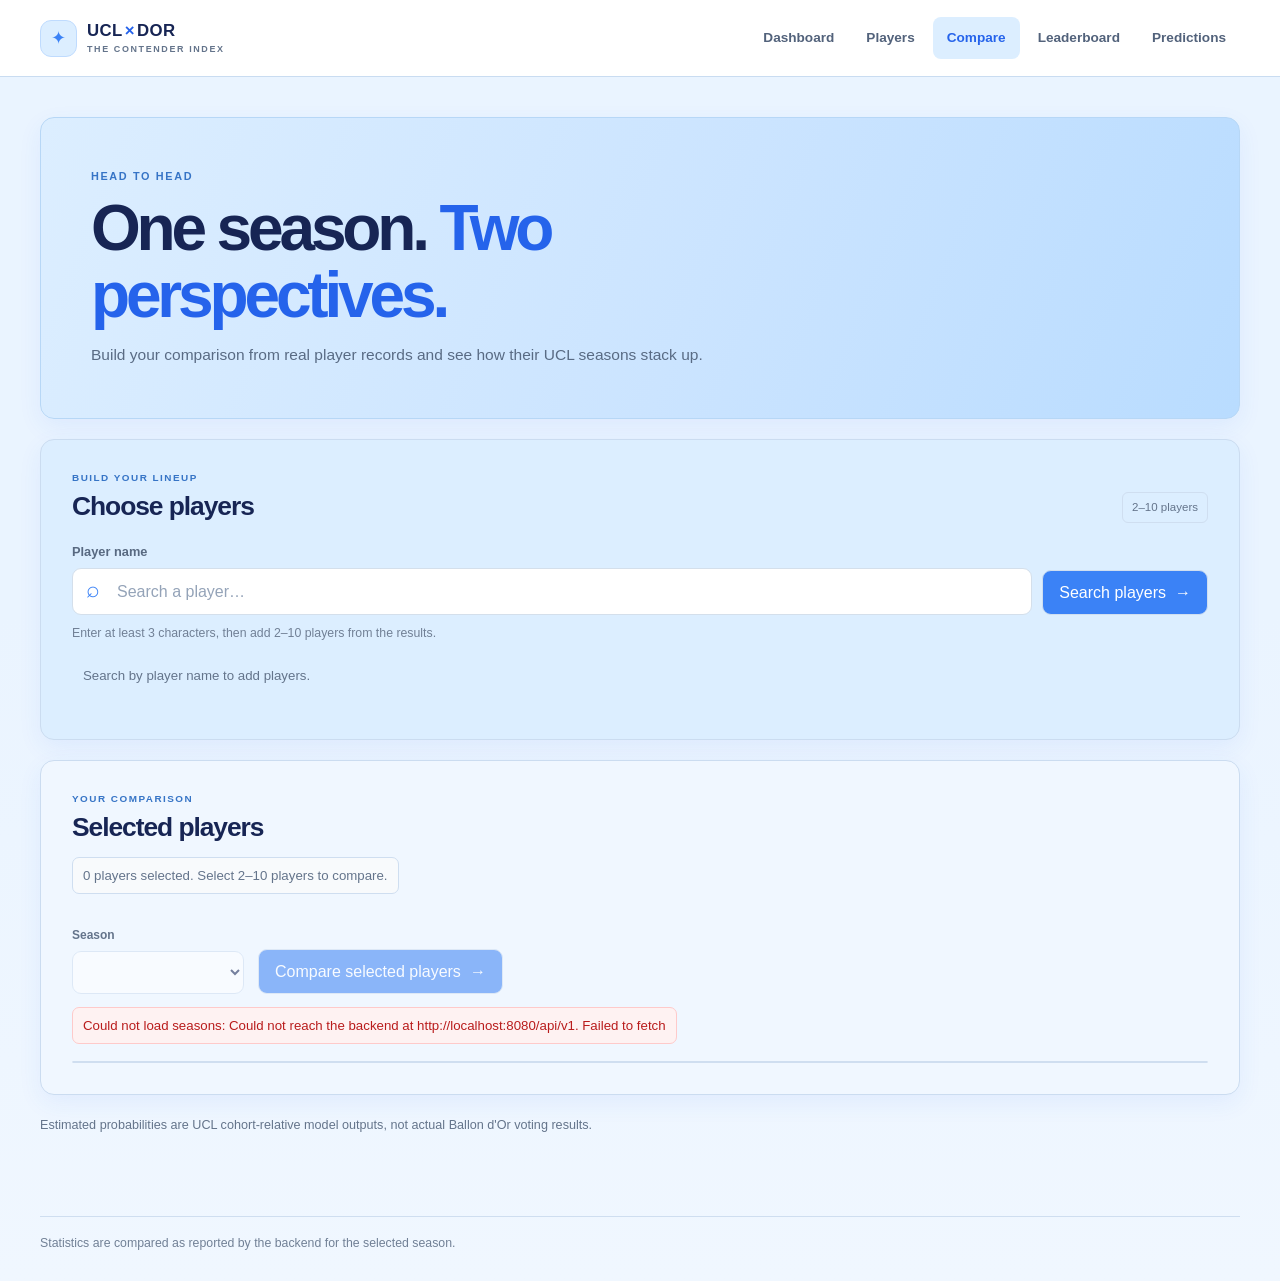
==== commit ee59df86: "updated" ====
--- a/src/main/resources/static/compare.html
+++ b/src/main/resources/static/compare.html
@@ -3,9 +3,9 @@
 <head>
     <meta charset="utf-8">
     <meta name="viewport" content="width=device-width, initial-scale=1">
-    <meta name="theme-color" content="#F4F8FC">
+    <meta name="theme-color" content="#EAF4FF">
     <title>Compare players — UCLxDOR</title>
-    <link rel="stylesheet" href="styles.css?v=light-20261110">
+    <link rel="stylesheet" href="styles.css?v=blue-20261110">
 </head>
 <body>
     <header class="site-header"><div class="topbar">
--- a/src/main/resources/static/styles.css
+++ b/src/main/resources/static/styles.css
@@ -1,9 +1,9 @@
 :root {
     color-scheme: light;
-    --background: #f4f8fc;
+    --background: #eaf4ff;
     --surface: #ffffff;
-    --surface-soft: #edf5fd;
-    --surface-blue: #eaf3ff;
+    --surface-soft: #f0f7ff;
+    --surface-blue: #dceeff;
     --blue: #3b82f6;
     --blue-dark: #2563eb;
     --sky: #7dd3fc;
@@ -11,7 +11,7 @@
     --text: #1e293b;
     --muted: #64748b;
     --muted-light: #8290a4;
-    --border: #e2e8f0;
+    --border: #cfdef0;
     --gold: #d4af37;
     --success: #15803d;
     --danger: #b91c1c;
@@ -20,7 +20,7 @@
     --radius: 14px;
     --radius-small: 9px;
     --content-width: 1200px;
-    --shadow-card: 0 8px 26px rgb(23 37 84 / 5%);
+    --shadow-card: 0 8px 24px rgb(37 99 235 / 7%);
     font-family: Inter, "Segoe UI", Roboto, Helvetica, Arial, sans-serif;
     font-synthesis: none;
     text-rendering: optimizeLegibility;
@@ -41,7 +41,8 @@
     min-height: 100vh;
     margin: 0;
     color: var(--text);
-    background: var(--background);
+    background:
+        linear-gradient(180deg, #eaf4ff 0, #eaf4ff 48%, #f0f7ff 100%);
     line-height: 1.6;
 }
 
@@ -57,8 +58,8 @@
     position: sticky;
     z-index: 5;
     top: 0;
-    border-bottom: 1px solid var(--border);
-    background: rgb(255 255 255 / 94%);
+    border-bottom: 1px solid #c9dcf1;
+    background: rgb(255 255 255 / 97%);
     backdrop-filter: blur(14px);
 }
 
@@ -84,7 +85,7 @@
     white-space: nowrap;
 }
 .brand:hover { color: var(--navy); }
-.brand-x { padding: 0 2px; color: var(--gold); }
+.brand-x { padding: 0 2px; color: var(--blue-dark); }
 .brand small {
     display: block;
     margin-top: 5px;
@@ -124,7 +125,7 @@
 nav[aria-label="Main navigation"] a:hover { color: var(--navy); background: #f1f6fc; }
 nav[aria-label="Main navigation"] a[aria-current="page"] {
     color: var(--blue-dark);
-    background: #eaf3ff;
+    background: #dceeff;
 }
 
 main {
@@ -142,15 +143,15 @@
     align-items: center;
     overflow: hidden;
     padding: clamp(32px, 6vw, 72px);
-    border: 1px solid #d5e6f8;
+    border: 1px solid #b7d7f6;
     border-radius: 16px;
-    background: linear-gradient(110deg, #fff 0%, #fff 52%, #eaf4ff 100%);
-    box-shadow: 0 12px 34px rgb(23 37 84 / 6%);
+    background: linear-gradient(112deg, #dceeff 0%, #cbe4ff 52%, #b9dcff 100%);
+    box-shadow: 0 12px 34px rgb(37 99 235 / 10%);
 }
 .hero::before {
     position: absolute;
     inset: 0 0 0 52%;
-    background: linear-gradient(90deg, #fff 0%, rgb(255 255 255 / 0%) 38%);
+    background: linear-gradient(90deg, rgb(220 238 255 / 72%) 0%, rgb(185 220 255 / 0%) 52%);
     content: "";
     pointer-events: none;
 }
@@ -247,16 +248,16 @@
     font-weight: 850;
     letter-spacing: .08em;
 }
-.orbit-core strong { color: var(--gold); font-size: 1rem; }
+.orbit-core strong { color: var(--blue); font-size: 1rem; }
 .orbit-star { position: absolute; color: var(--blue); }
 .star-one { top: 11%; left: 52%; font-size: 1.3rem; }
 .star-two { top: 60%; right: 5%; color: var(--gold); font-size: 1rem; }
 .star-three { bottom: 12%; left: 22%; font-size: 1.2rem; }
 
 .season-bar, .content-section, .page-heading {
-    border: 1px solid var(--border);
+    border: 1px solid #cbdcf0;
     border-radius: var(--radius);
-    background: var(--surface);
+    background: var(--surface-soft);
     box-shadow: var(--shadow-card);
 }
 .season-bar {
@@ -266,6 +267,7 @@
     gap: 24px;
     margin-top: 18px;
     padding: 19px 24px;
+    background: #dceeff;
 }
 .season-bar h2 { margin: 0; color: var(--navy); font-size: 1.12rem; letter-spacing: -.025em; }
 .season-bar .eyebrow { margin-bottom: 3px; font-size: .62rem; }
@@ -279,9 +281,10 @@
     padding: 19px 21px;
     border: 1px solid var(--border);
     border-radius: 12px;
-    background: var(--surface);
+    background: #fff;
     box-shadow: var(--shadow-card);
 }
+.overview-card:nth-child(2) { background: #f0f7ff; }
 .overview-card p { margin: 0 0 4px; color: var(--muted); font-size: .79rem; }
 .overview-card strong { display: block; color: var(--navy); font-size: 1.85rem; font-weight: 780; letter-spacing: -.05em; }
 .overview-card small { color: #7b8aa0; font-size: .72rem; }
@@ -302,7 +305,11 @@
 .overview-card-gold .overview-icon { color: #a67c00; background: #fbf4df; }
 .overview-card-gold strong { color: #9c7600; }
 
-.content-section { padding: clamp(21px, 3vw, 31px); }
+.content-section { padding: clamp(21px, 3vw, 31px); background: #f0f7ff; }
+.dashboard-main > .content-section { background: #fff; }
+.dashboard-lower .content-section { background: #dceeff; }
+main > .content-section:nth-of-type(even) { background: #dceeff; }
+.dashboard-main > .content-section:nth-of-type(even) { background: #fff; }
 .section-heading { display: flex; align-items: flex-end; justify-content: space-between; gap: 18px; margin-bottom: 8px; }
 .section-heading .eyebrow { margin-bottom: 5px; font-size: .62rem; }
 .section-heading h2, .content-section > h2 {
@@ -332,7 +339,7 @@
     overflow: hidden;
     border: 1px solid var(--border);
     border-radius: 12px;
-    background: #fff;
+    background: #f8fbff;
     transition: transform 160ms ease, border-color 160ms ease, box-shadow 160ms ease;
 }
 .player-card:hover { transform: translateY(-2px); border-color: #b7d5f7; box-shadow: 0 10px 24px rgb(23 37 84 / 8%); }
@@ -400,7 +407,7 @@
     padding: 15px;
     border: 1px solid var(--border);
     border-radius: 11px;
-    background: var(--surface);
+    background: #f0f7ff;
     transition: border-color 150ms ease, box-shadow 150ms ease;
 }
 .quick-links > a:hover { border-color: #bfd9f7; box-shadow: var(--shadow-card); }
@@ -415,7 +422,8 @@
 .page-heading {
     margin-bottom: 20px;
     padding: clamp(28px, 5vw, 50px);
-    background: linear-gradient(115deg, #fff 0%, #fff 65%, #eaf4ff 100%);
+    border-color: #b7d7f6;
+    background: linear-gradient(112deg, #dceeff 0%, #cbe4ff 55%, #b9dcff 100%);
 }
 .page-heading h1 { font-size: clamp(2.3rem, 5vw, 4rem); }
 .page-heading > p:last-child { max-width: 670px; margin: 15px 0 0; color: #596b84; font-size: .97rem; }
@@ -456,15 +464,16 @@
     padding: 14px;
     border: 1px solid var(--border);
     border-radius: 11px;
-    background: var(--surface);
+    background: #fff;
     transition: border-color 150ms ease, box-shadow 150ms ease;
 }
+.player-results > li:nth-child(even) { background: #f0f7ff; }
 .player-results > li:hover { border-color: #bfd9f7; box-shadow: var(--shadow-card); }
 .player-results .player-photo { width: 62px; height: 72px; grid-column: 1; grid-row: 1 / 5; border-radius: 8px; }
 .player-results h3 { grid-column: 2; margin: 0; color: var(--navy); font-size: .95rem; }
 .player-results p { grid-column: 2; margin: 1px 0; color: var(--muted); font-size: .74rem; }
 .back-link { margin: 0 0 15px; font-size: .85rem; }
-.profile-section { background: linear-gradient(110deg, #fff, #f8fbff); }
+.profile-section, main > .content-section.profile-section { background: #dceeff; }
 .profile-section > h1 { margin: 0; color: var(--navy); font-size: clamp(1.65rem, 3.5vw, 2.4rem); letter-spacing: -.045em; }
 .profile-card {
     display: grid;
@@ -492,6 +501,8 @@
 .stat-grid dt, .stat-grid dd { min-width: 0; min-height: 56px; display: flex; align-items: center; margin: 0; padding: 10px 14px; border-bottom: 1px solid #edf1f6; }
 .stat-grid dt { color: var(--muted); background: #f8fafc; font-size: .76rem; }
 .stat-grid dd { color: var(--navy); font-size: .94rem; font-weight: 730; }
+.stat-grid dt:nth-child(4n + 1), .stat-grid dt:nth-child(4n + 2) { background: #eaf4ff; }
+.stat-grid dd:nth-child(4n + 1), .stat-grid dd:nth-child(4n + 2) { background: #f8fbff; }
 .stat-grid dt:nth-last-child(-n + 2), .stat-grid dd:nth-last-child(-n + 2) { border-bottom: 0; }
 .prediction-panel { border-color: #eadfb9; }
 #player-prediction {
@@ -542,9 +553,13 @@
 thead th { color: #53647b; background: #f5f8fc; font-size: .69rem; font-weight: 680; letter-spacing: .05em; text-transform: uppercase; }
 tbody th { color: #5f6f85; background: #fbfcfe; font-size: .8rem; font-weight: 600; }
 tbody td { color: var(--navy); font-size: .84rem; }
-tbody td strong { color: #987300; font-size: .74rem; white-space: nowrap; }
+tbody td strong { color: var(--blue-dark); font-size: .74rem; white-space: nowrap; }
+tbody tr:nth-child(even) td { background: #f0f7ff; }
+thead th { background: #dceeff; }
 tbody tr:last-child th, tbody tr:last-child td { border-bottom: 0; }
 #leaderboard-table-container tbody td:nth-of-type(5) { color: #947100; font-weight: 750; }
+#leaderboard-table-container tbody td strong { color: #987300; }
+#comparison-results tbody td strong { color: var(--blue-dark); }
 #leaderboard-table-container tbody tr:nth-child(-n + 3) > td:first-child { color: #987300; font-weight: 800; }
 #leaderboard-table-container tbody tr:nth-child(2) > td:first-child { color: var(--silver); }
 #leaderboard-table-container tbody tr:nth-child(3) > td:first-child { color: var(--bronze); }
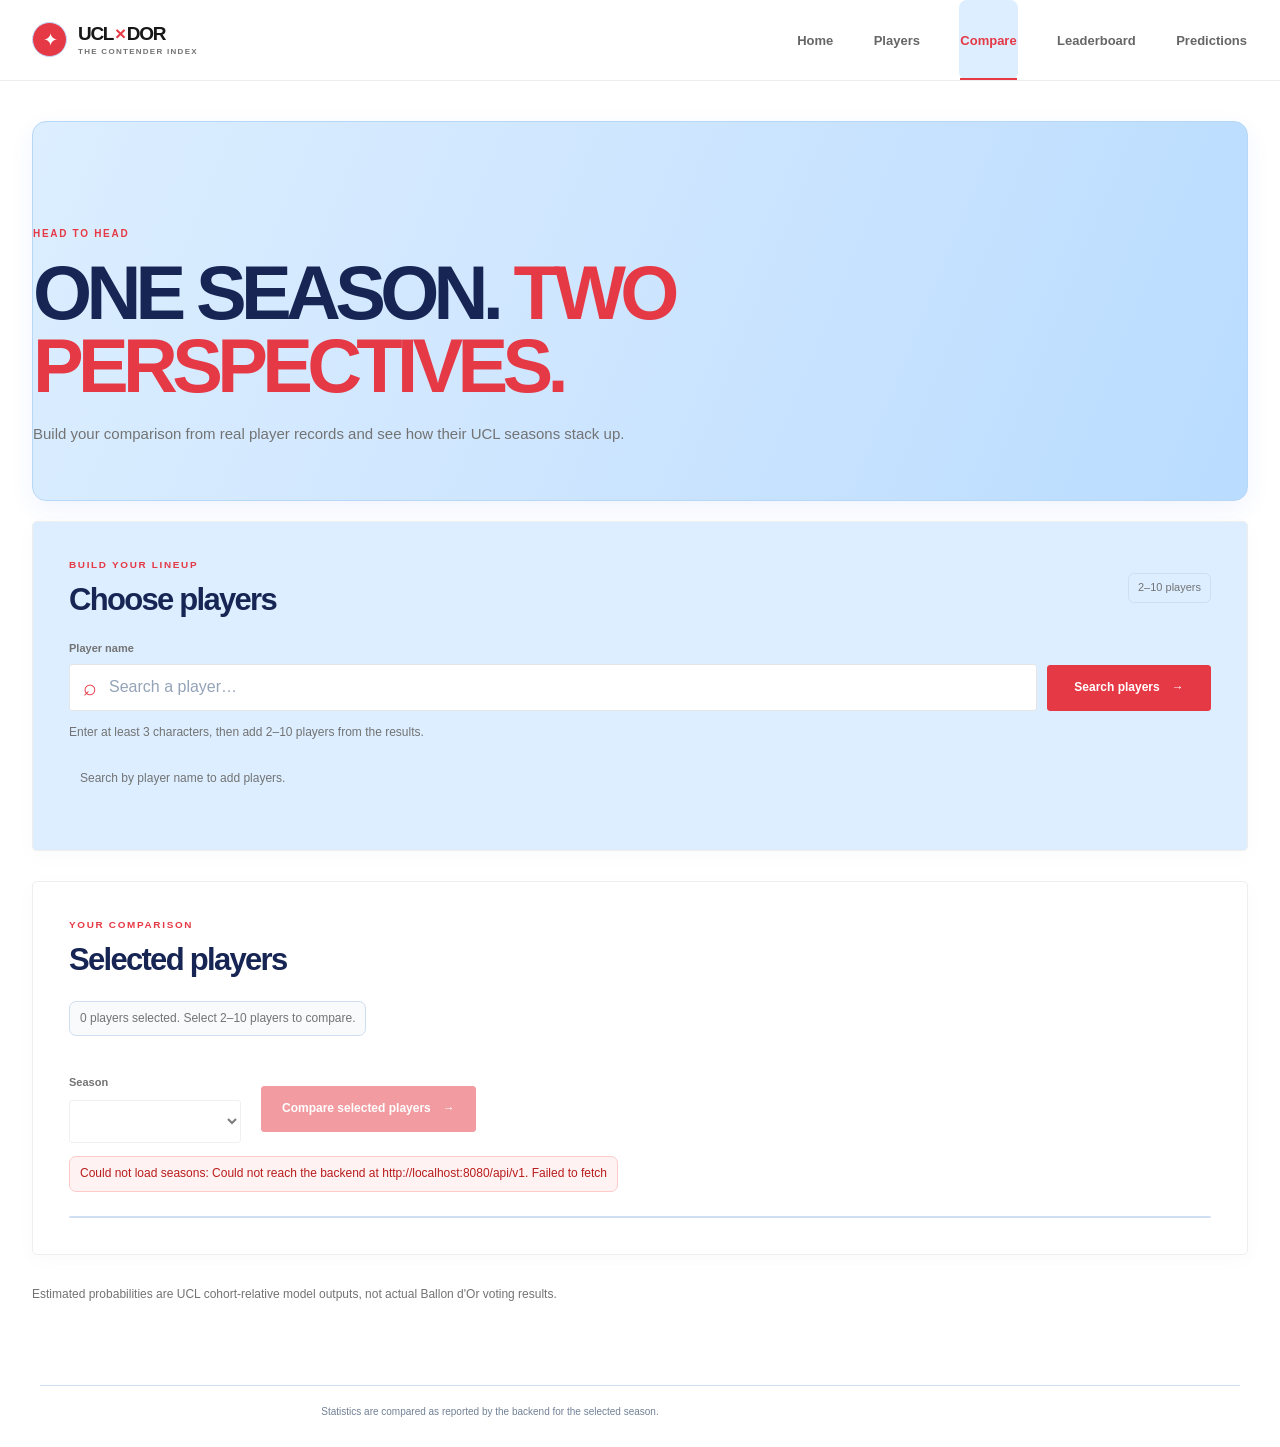
==== commit 19249900: "Updated" ====
--- a/src/main/resources/static/compare.html
+++ b/src/main/resources/static/compare.html
@@ -3,14 +3,15 @@
 <head>
     <meta charset="utf-8">
     <meta name="viewport" content="width=device-width, initial-scale=1">
-    <meta name="theme-color" content="#EAF4FF">
+    <meta name="theme-color" content="#FFFFFF">
     <title>Compare players — UCLxDOR</title>
     <link rel="stylesheet" href="styles.css?v=blue-20261110">
+    <link rel="stylesheet" href="editorial.css">
 </head>
 <body>
     <header class="site-header"><div class="topbar">
         <a class="brand" href="index.html" aria-label="UCLxDOR dashboard"><span class="brand-mark" aria-hidden="true">✦</span><span>UCL<span class="brand-x">×</span>DOR<small>THE CONTENDER INDEX</small></span></a>
-        <nav aria-label="Main navigation"><a href="index.html">Dashboard</a><a href="players.html">Players</a><a href="compare.html" aria-current="page">Compare</a><a href="leaderboard.html">Leaderboard</a><a href="predictions.html">Predictions</a></nav>
+        <nav aria-label="Main navigation"><a href="index.html">Home</a><a href="players.html">Players</a><a href="compare.html" aria-current="page">Compare</a><a href="leaderboard.html">Leaderboard</a><a href="predictions.html">Predictions</a></nav>
     </div></header>
     <main>
         <section class="page-heading">
--- a/src/main/resources/static/editorial.css
+++ b/src/main/resources/static/editorial.css
@@ -0,0 +1,496 @@
+:root {
+    color-scheme: light;
+    --ink: #171717;
+    --muted: #737373;
+    --red: #e63946;
+    --red-soft: #fde8ea;
+    --gold: #d4af37;
+    --paper: #fff;
+    --wash: #f8f8fa;
+    --line: #eee;
+    --shadow: 0 16px 42px rgba(23, 23, 23, .06);
+}
+
+* { box-sizing: border-box; }
+
+html { scroll-behavior: smooth; }
+
+body {
+    margin: 0;
+    color: var(--ink);
+    background: var(--paper);
+    font-family: "Arial", "Helvetica Neue", sans-serif;
+    -webkit-font-smoothing: antialiased;
+}
+
+a { color: inherit; }
+
+.site-header {
+    position: sticky;
+    z-index: 20;
+    top: 0;
+    border-bottom: 1px solid var(--line);
+    background: rgba(255, 255, 255, .96);
+    backdrop-filter: blur(14px);
+}
+
+.topbar {
+    width: min(1240px, calc(100% - 64px));
+    min-height: 78px;
+    margin: 0 auto;
+    display: flex;
+    align-items: center;
+    justify-content: space-between;
+    gap: 28px;
+}
+
+.brand {
+    display: inline-flex;
+    align-items: center;
+    gap: 11px;
+    color: var(--ink);
+    font-size: 19px;
+    font-weight: 900;
+    letter-spacing: -.07em;
+    line-height: 1;
+    text-decoration: none;
+}
+
+.brand-mark {
+    display: grid;
+    width: 35px;
+    height: 35px;
+    place-items: center;
+    border-radius: 50%;
+    background: var(--red);
+    color: #fff;
+    font-size: 18px;
+}
+
+.brand-x { color: var(--red); }
+
+.brand small {
+    display: block;
+    margin-top: 5px;
+    color: var(--muted);
+    font-size: 8px;
+    font-weight: 700;
+    letter-spacing: .16em;
+}
+
+nav[aria-label="Main navigation"] {
+    display: flex;
+    align-items: center;
+    gap: clamp(18px, 3vw, 40px);
+}
+
+nav[aria-label="Main navigation"] a {
+    position: relative;
+    padding: 30px 0 27px;
+    color: #666;
+    font-size: 13px;
+    font-weight: 700;
+    text-decoration: none;
+    transition: color .18s ease;
+}
+
+nav[aria-label="Main navigation"] a:hover,
+nav[aria-label="Main navigation"] a[aria-current="page"] { color: var(--red); }
+
+nav[aria-label="Main navigation"] a[aria-current="page"]::after {
+    position: absolute;
+    right: 0;
+    bottom: -1px;
+    left: 0;
+    height: 2px;
+    background: var(--red);
+    content: "";
+}
+
+main {
+    width: min(1240px, calc(100% - 64px));
+    min-height: 65vh;
+    margin: 0 auto;
+}
+
+.dashboard-main { width: min(1240px, calc(100% - 64px)); }
+
+.hero {
+    position: relative;
+    isolation: isolate;
+    min-height: 570px;
+    margin: 34px 0 78px;
+    overflow: hidden;
+    display: grid;
+    grid-template-columns: 1fr 1fr;
+    align-items: center;
+    border: 1px solid #f1f1f1;
+    border-radius: 8px;
+    background: linear-gradient(110deg, #fff 0%, #fff 53%, #fcf8f8 100%);
+}
+
+.hero-copy {
+    position: relative;
+    z-index: 2;
+    max-width: 610px;
+    padding: 66px 0 66px clamp(36px, 6vw, 84px);
+}
+
+.eyebrow {
+    margin: 0 0 16px;
+    color: var(--red);
+    font-size: 10px;
+    font-weight: 800;
+    letter-spacing: .17em;
+}
+
+.hero .eyebrow { display: flex; align-items: center; gap: 9px; }
+
+.live-dot {
+    width: 7px;
+    height: 7px;
+    display: inline-block;
+    flex: 0 0 7px;
+    border-radius: 50%;
+    background: var(--red);
+}
+
+.hero h1,
+.page-heading h1 {
+    max-width: 680px;
+    margin: 0;
+    font-family: Impact, "Arial Narrow", sans-serif;
+    font-size: clamp(43px, 6vw, 78px);
+    font-weight: 900;
+    letter-spacing: -.075em;
+    line-height: .96;
+    text-transform: uppercase;
+}
+
+.hero h1 span,
+.page-heading h1 span { color: var(--red); }
+
+.hero-player-meta {
+    display: flex;
+    gap: 9px;
+    margin: 15px 0 0;
+    color: #525252;
+    font-size: 10px;
+    font-weight: 800;
+    letter-spacing: .12em;
+}
+
+.hero-headline {
+    margin: 27px 0 -12px;
+    font-family: Impact, "Arial Narrow", sans-serif;
+    font-size: clamp(18px, 2.2vw, 25px);
+    font-weight: 900;
+    letter-spacing: -.045em;
+}
+
+.hero-copy > p:not(.eyebrow):not(.hero-disclaimer):not(.hero-player-meta) {
+    max-width: 465px;
+    margin: 22px 0 28px;
+    color: var(--muted);
+    font-size: 15px;
+    line-height: 1.75;
+}
+
+.hero-disclaimer {
+    margin: 23px 0 0;
+    color: #888;
+    font-size: 11px;
+}
+
+.hero-actions { display: flex; flex-wrap: wrap; align-items: center; gap: 24px; }
+
+.button-link,
+.search-form button,
+.comparison-controls > button {
+    min-height: 46px;
+    display: inline-flex;
+    align-items: center;
+    justify-content: center;
+    gap: 12px;
+    padding: 0 20px;
+    border: 1px solid var(--red);
+    border-radius: 3px;
+    background: var(--red);
+    color: #fff;
+    font-size: 12px;
+    font-weight: 800;
+    text-decoration: none;
+    cursor: pointer;
+    transition: background .18s ease, transform .18s ease;
+}
+
+.button-link:hover,
+.search-form button:hover,
+.comparison-controls > button:hover { transform: translateY(-1px); background: #cb2d3a; }
+
+.button-link-secondary {
+    border-color: var(--line);
+    background: #fff;
+    color: var(--ink);
+}
+
+.button-link-secondary:hover { border-color: var(--red); background: var(--red-soft); color: var(--red); }
+.text-link { color: var(--ink); font-size: 12px; font-weight: 800; text-decoration: none; }
+.text-link:hover { color: var(--red); }
+
+.hero-art {
+    position: absolute;
+    z-index: 1;
+    top: 0;
+    right: 0;
+    bottom: 0;
+    width: 52%;
+    overflow: hidden;
+    display: flex;
+    align-items: flex-end;
+    justify-content: center;
+    background: radial-gradient(ellipse at 68% 66%, rgba(230, 57, 70, .10), transparent 49%);
+}
+
+.hero-art::before {
+    position: absolute;
+    top: 12%;
+    right: 3%;
+    width: min(36vw, 425px);
+    aspect-ratio: 1;
+    border: 1px solid rgba(230, 57, 70, .16);
+    border-radius: 50%;
+    box-shadow: 0 0 0 24px rgba(230, 57, 70, .025), 0 0 0 58px rgba(230, 57, 70, .018);
+    content: "";
+}
+
+.hero-art::after {
+    position: absolute;
+    right: 9%;
+    bottom: 12%;
+    width: 56%;
+    height: 5px;
+    border-radius: 50%;
+    background: rgba(23, 23, 23, .08);
+    filter: blur(9px);
+    content: "";
+}
+
+.hero-player {
+    position: relative;
+    z-index: 1;
+    width: min(100%, 590px);
+    height: 94%;
+    object-fit: contain;
+    object-position: center bottom;
+    -webkit-mask-image: linear-gradient(#000 84%, transparent 100%);
+    mask-image: linear-gradient(#000 84%, transparent 100%);
+}
+
+.hero-orbit { display: none; }
+
+.season-bar,
+.section-heading,
+.leaderboard-tools,
+.comparison-controls {
+    display: flex;
+    align-items: center;
+    justify-content: space-between;
+    gap: 20px;
+}
+
+.season-bar { margin: 0 0 22px; }
+.season-bar h2,
+.section-heading h2 { margin: 0; font-family: Impact, "Arial Narrow", sans-serif; font-size: clamp(23px, 3vw, 31px); font-weight: 850; letter-spacing: -.055em; }
+.season-bar .eyebrow,
+.section-heading .eyebrow { margin-bottom: 8px; }
+
+.season-control { display: grid; gap: 8px; color: var(--muted); font-size: 11px; font-weight: 700; }
+select,
+input[type="search"] {
+    min-height: 43px;
+    padding: 0 13px;
+    border: 1px solid #e5e5e5;
+    border-radius: 3px;
+    background: #fff;
+    color: var(--ink);
+    font: inherit;
+}
+select:focus,
+input:focus { outline: 2px solid rgba(230, 57, 70, .22); border-color: var(--red); }
+
+.overview-grid { display: grid; grid-template-columns: repeat(3, 1fr); gap: 14px; margin-bottom: 74px; }
+.overview-card,
+.content-section,
+.quick-links > a {
+    border: 1px solid var(--line);
+    border-radius: 5px;
+    background: #fff;
+}
+.overview-card { position: relative; min-height: 142px; padding: 20px 22px; }
+.overview-icon { position: absolute; top: 20px; right: 20px; color: var(--red); font-size: 20px; }
+.overview-card p { margin: 0 0 11px; color: var(--muted); font-size: 12px; }
+.overview-card strong { display: block; font-size: 30px; letter-spacing: -.06em; }
+.overview-card small { display: block; margin-top: 6px; color: #999; font-size: 10px; }
+.overview-card-gold .overview-icon { color: var(--gold); }
+
+.content-section { margin: 0 0 30px; padding: clamp(22px, 3.2vw, 36px); box-shadow: 0 5px 22px rgba(23, 23, 23, .025); }
+.section-heading { margin-bottom: 22px; }
+.section-heading > .text-link { white-space: nowrap; }
+.section-status,
+.form-hint,
+.scope-note,
+.disclaimer { color: var(--muted); font-size: 12px; line-height: 1.65; }
+.section-status:empty { display: none; }
+.section-status[role="status"] { min-height: 18px; }
+
+.featured-grid { display: grid; grid-template-columns: repeat(3, minmax(0, 1fr)); gap: 15px; }
+.featured-grid > *,
+.player-results > *,
+.comparison-search-results > *,
+.selected-players > * {
+    border: 1px solid var(--line);
+    border-radius: 4px;
+    background: #fff;
+}
+
+.dashboard-lower { display: grid; grid-template-columns: 1fr 1fr; gap: 20px; margin: 0 0 62px; }
+.dashboard-lower .content-section { margin: 0; }
+.rank-list { margin: 20px 0 0; padding: 0; list-style: none; }
+.rank-list li { display: flex; align-items: center; gap: 14px; min-height: 68px; padding: 12px 0; border-top: 1px solid var(--line); }
+.rank-list li:first-child { border-top: 0; }
+.rank-list img,
+.player-results img,
+.comparison-search-results img,
+.selected-players img,
+.featured-grid img,
+#leaderboard-table-container img,
+#comparison-results img {
+    width: 48px;
+    height: 48px;
+    flex: 0 0 48px;
+    border-radius: 50%;
+    background: var(--wash);
+    object-fit: cover;
+    object-position: center top;
+}
+.rank-list li > :first-child { color: var(--red); font-size: 12px; font-weight: 800; }
+.rank-list li:nth-child(-n+3) > :first-child { color: var(--gold); }
+
+.quick-links { display: grid; grid-template-columns: repeat(3, 1fr); gap: 14px; margin: 0 0 74px; }
+.quick-links > a { display: flex; align-items: center; gap: 14px; padding: 18px; text-decoration: none; transition: border-color .2s, transform .2s; }
+.quick-links > a:hover { transform: translateY(-2px); border-color: #efb4b9; }
+.quick-icon { display: grid; width: 38px; height: 38px; flex: 0 0 38px; place-items: center; border-radius: 50%; background: var(--red-soft); color: var(--red); font-size: 18px; }
+.quick-icon-gold { background: #faf4df; color: var(--gold); }
+.quick-links strong,
+.quick-links small { display: block; }
+.quick-links strong { font-size: 12px; }
+.quick-links small { margin-top: 5px; color: var(--muted); font-size: 10px; }
+.quick-links b { margin-left: auto; color: var(--red); }
+
+.page-heading { padding: clamp(58px, 9vw, 104px) 0 54px; }
+.page-heading h1 { max-width: 920px; font-size: clamp(42px, 6.7vw, 76px); }
+.page-heading > p:last-child { max-width: 620px; margin: 18px 0 0; color: var(--muted); font-size: 15px; line-height: 1.7; }
+
+.search-form { display: grid; grid-template-columns: 1fr auto; align-items: end; gap: 10px; }
+.search-form > label { grid-column: 1 / -1; color: var(--muted); font-size: 11px; font-weight: 700; }
+.search-control { position: relative; }
+.search-control > span { position: absolute; top: 50%; left: 14px; color: var(--red); transform: translateY(-50%); }
+.search-control input { width: 100%; padding-left: 39px; }
+.search-form button { min-width: 164px; }
+.form-hint { margin: 12px 0 18px; }
+.selection-limit { color: var(--muted); font-size: 11px; }
+.comparison-controls { justify-content: flex-start; margin-top: 20px; }
+.comparison-controls > button:disabled,
+.search-form button:disabled { opacity: .5; cursor: not-allowed; }
+.leaderboard-tools { flex-wrap: wrap; margin: 20px 0; }
+.leaderboard-actions { display: flex; align-items: end; flex-wrap: wrap; gap: 12px; }
+.leaderboard-actions .button-link { min-height: 43px; }
+
+.player-results,
+.comparison-search-results,
+.selected-players { display: grid; gap: 10px; margin: 18px 0 0; padding: 0; list-style: none; }
+.player-results > *,
+.comparison-search-results > *,
+.selected-players > * { display: flex; align-items: center; gap: 14px; padding: 14px; }
+.load-more { margin-top: 20px; }
+#leaderboard-table-container { overflow-x: auto; }
+#leaderboard-table-container table { width: 100%; border-collapse: collapse; text-align: left; }
+#leaderboard-table-container th { padding: 13px 15px; color: var(--muted); font-size: 10px; letter-spacing: .08em; text-transform: uppercase; }
+#leaderboard-table-container td { padding: 14px 15px; border-top: 1px solid var(--line); font-size: 13px; }
+#leaderboard-table-container tbody tr:first-child { background: #fffaf0; }
+#leaderboard-table-container tbody tr:nth-child(2) { background: #fff; }
+#leaderboard-table-container tbody tr:nth-child(3) { background: #fff; }
+#comparison-results { margin-top: 24px; overflow-x: auto; }
+#comparison-results table { width: 100%; border-collapse: collapse; }
+#comparison-results th,
+#comparison-results td { padding: 13px; border-bottom: 1px solid var(--line); text-align: left; font-size: 12px; }
+#comparison-results th { color: var(--muted); }
+
+.about-section {
+    display: grid;
+    grid-template-columns: .65fr 1fr;
+    gap: 36px;
+    margin: 0 0 52px;
+    padding: 36px;
+    border-top: 1px solid var(--line);
+}
+.about-section h2 { margin: 0; font-size: clamp(25px, 4vw, 38px); letter-spacing: -.06em; }
+.about-section p { max-width: 600px; margin: 4px 0 0; color: var(--muted); font-size: 14px; line-height: 1.8; }
+
+footer {
+    padding: 25px 32px;
+    border-top: 1px solid var(--line);
+    color: #888;
+    text-align: center;
+}
+footer p { max-width: 900px; margin: 0 auto; font-size: 10px; line-height: 1.7; }
+
+@media (max-width: 760px) {
+    .topbar { width: calc(100% - 36px); min-height: 68px; flex-wrap: wrap; gap: 0; }
+    nav[aria-label="Main navigation"] { width: calc(100% + 36px); margin: 0 -18px; padding: 0 18px; gap: 22px; overflow-x: auto; border-top: 1px solid #f5f5f5; }
+    nav[aria-label="Main navigation"] a { flex: 0 0 auto; padding: 14px 0; font-size: 12px; }
+    main,
+    .dashboard-main { width: calc(100% - 36px); }
+    .hero { min-height: 640px; margin: 18px 0 54px; grid-template-columns: 1fr; align-items: start; }
+    .hero-copy { max-width: 100%; padding: 36px 26px 0; }
+    .hero h1 { max-width: 520px; font-size: clamp(42px, 11vw, 68px); }
+    .hero-copy > p:not(.eyebrow):not(.hero-disclaimer):not(.hero-player-meta) { max-width: 420px; }
+    .hero-art { top: auto; left: 0; width: 100%; height: 48%; }
+    .hero-art::before { top: 4%; right: 14%; width: min(65vw, 340px); }
+    .hero-player { height: 100%; }
+    .overview-grid { gap: 9px; margin-bottom: 50px; }
+    .overview-card { padding: 16px 13px; }
+    .overview-card strong { font-size: 24px; }
+    .overview-card p { max-width: 120px; line-height: 1.4; }
+    .overview-icon { top: 13px; right: 13px; font-size: 15px; }
+    .featured-grid { grid-template-columns: repeat(2, minmax(0, 1fr)); }
+    .dashboard-lower { grid-template-columns: 1fr; }
+    .quick-links { grid-template-columns: 1fr; margin-bottom: 48px; }
+    .about-section { grid-template-columns: 1fr; gap: 14px; padding: 26px 4px; }
+    .page-heading { padding: 58px 0 40px; }
+}
+
+@media (max-width: 480px) {
+    .hero { min-height: 610px; }
+    .hero-copy { padding: 32px 20px 0; }
+    .hero .eyebrow { font-size: 9px; }
+    .hero-actions { gap: 16px; }
+    .button-link { padding: 0 15px; }
+    .season-bar,
+    .section-heading { align-items: flex-start; }
+    .season-bar { flex-direction: column; }
+    .overview-grid { grid-template-columns: 1fr; }
+    .overview-card { min-height: 116px; }
+    .featured-grid { grid-template-columns: 1fr; }
+    .content-section { padding: 21px 17px; }
+    .section-heading { gap: 12px; }
+    .section-heading > .text-link { margin-top: 4px; font-size: 10px; }
+    .search-form { grid-template-columns: 1fr; }
+    .search-form button { width: 100%; }
+    .comparison-controls,
+    .leaderboard-actions { align-items: stretch; flex-direction: column; }
+    .leaderboard-tools { align-items: stretch; }
+    .leaderboard-actions .button-link { width: 100%; }
+    .about-section { margin-bottom: 30px; }
+}
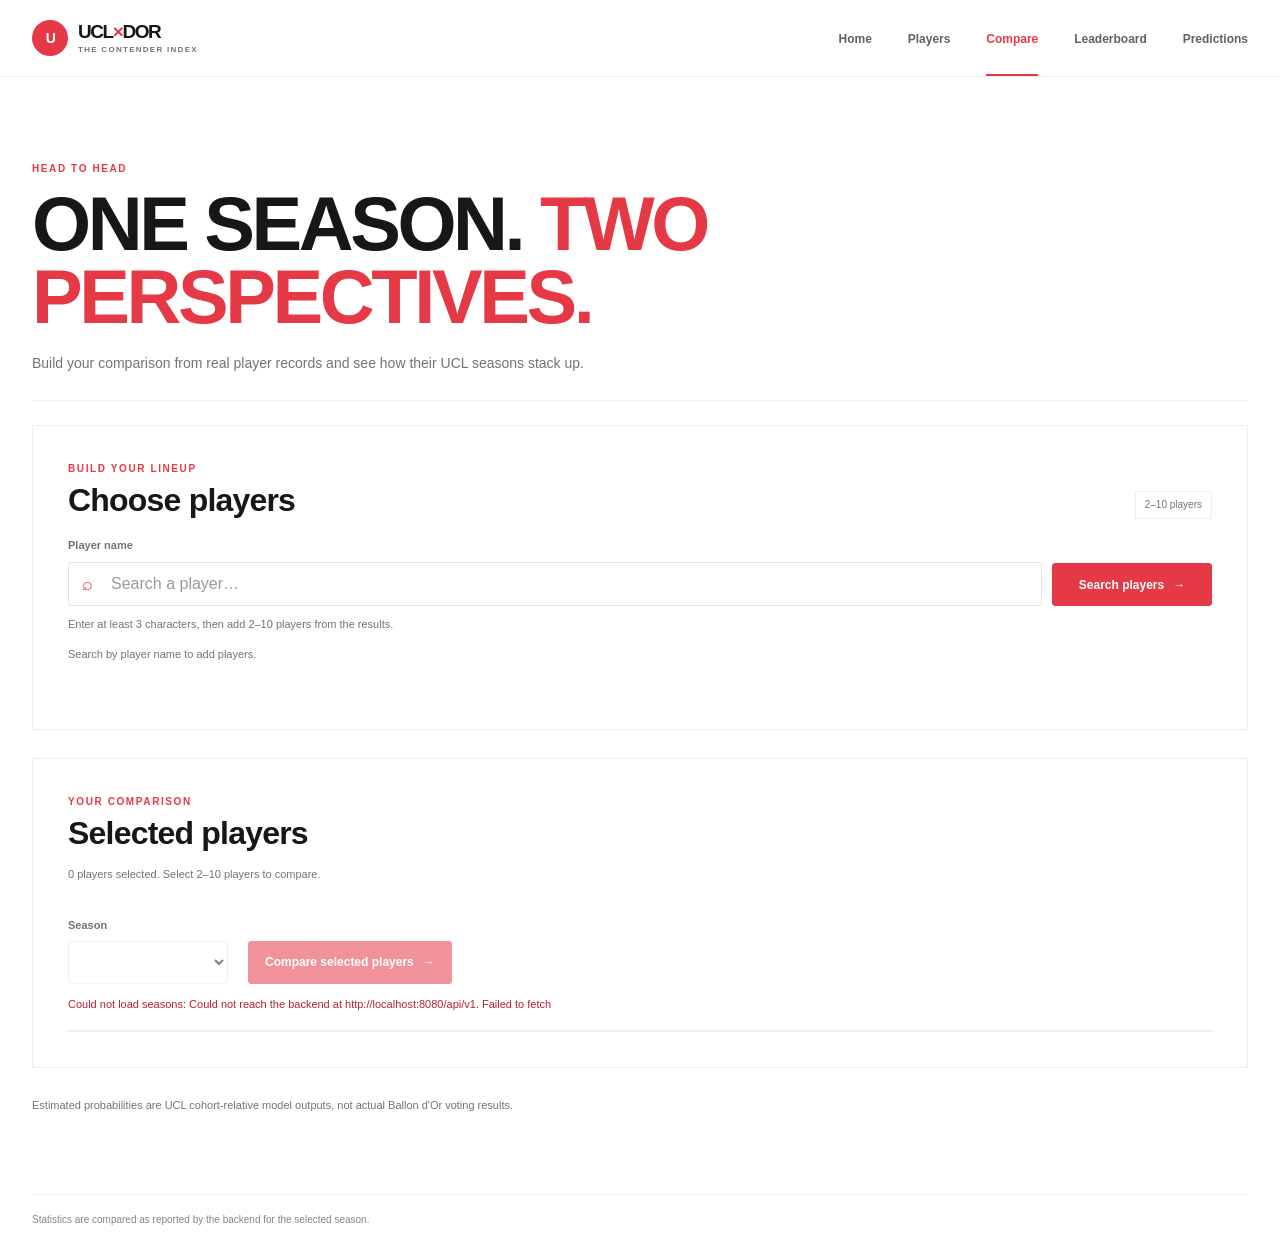
==== commit 8f4bce1b: "Updated" ====
--- a/src/main/resources/static/compare.html
+++ b/src/main/resources/static/compare.html
@@ -5,12 +5,12 @@
     <meta name="viewport" content="width=device-width, initial-scale=1">
     <meta name="theme-color" content="#FFFFFF">
     <title>Compare players — UCLxDOR</title>
-    <link rel="stylesheet" href="styles.css?v=blue-20261110">
+    <link rel="stylesheet" href="styles.css?v=editorial-20261112">
     <link rel="stylesheet" href="editorial.css">
 </head>
 <body>
     <header class="site-header"><div class="topbar">
-        <a class="brand" href="index.html" aria-label="UCLxDOR dashboard"><span class="brand-mark" aria-hidden="true">✦</span><span>UCL<span class="brand-x">×</span>DOR<small>THE CONTENDER INDEX</small></span></a>
+        <a class="brand" href="index.html" aria-label="UCLxDOR home"><span class="brand-mark" aria-hidden="true">U</span><span>UCL<span class="brand-x">×</span>DOR<small>THE CONTENDER INDEX</small></span></a>
         <nav aria-label="Main navigation"><a href="index.html">Home</a><a href="players.html">Players</a><a href="compare.html" aria-current="page">Compare</a><a href="leaderboard.html">Leaderboard</a><a href="predictions.html">Predictions</a></nav>
     </div></header>
     <main>
--- a/src/main/resources/static/styles.css
+++ b/src/main/resources/static/styles.css
@@ -1,27 +1,17 @@
 :root {
     color-scheme: light;
-    --background: #eaf4ff;
-    --surface: #ffffff;
-    --surface-soft: #f0f7ff;
-    --surface-blue: #dceeff;
-    --blue: #3b82f6;
-    --blue-dark: #2563eb;
-    --sky: #7dd3fc;
-    --navy: #172554;
-    --text: #1e293b;
-    --muted: #64748b;
-    --muted-light: #8290a4;
-    --border: #cfdef0;
+    --paper: #fff;
+    --wash: #fafafa;
+    --ink: #171717;
+    --muted: #737373;
+    --line: #eee;
+    --red: #e63946;
+    --red-soft: #fcebec;
     --gold: #d4af37;
-    --success: #15803d;
-    --danger: #b91c1c;
-    --silver: #718096;
-    --bronze: #a45b2a;
-    --radius: 14px;
-    --radius-small: 9px;
-    --content-width: 1200px;
-    --shadow-card: 0 8px 24px rgb(37 99 235 / 7%);
-    font-family: Inter, "Segoe UI", Roboto, Helvetica, Arial, sans-serif;
+    --silver: #a6a6a6;
+    --bronze: #a66a43;
+    --content-width: 1240px;
+    font-family: Arial, Helvetica, sans-serif;
     font-synthesis: none;
     text-rendering: optimizeLegibility;
     -webkit-font-smoothing: antialiased;
@@ -30,689 +20,25 @@
 
 * { box-sizing: border-box; }
 
-html {
-    min-width: 320px;
-    min-height: 100%;
-    background: var(--background);
-    scroll-behavior: smooth;
-}
+html { min-width: 320px; min-height: 100%; scroll-behavior: smooth; }
 
 body {
     min-height: 100vh;
     margin: 0;
-    color: var(--text);
-    background:
-        linear-gradient(180deg, #eaf4ff 0, #eaf4ff 48%, #f0f7ff 100%);
-    line-height: 1.6;
+    color: var(--ink);
+    background: var(--paper);
+    line-height: 1.55;
 }
 
-::selection { color: var(--navy); background: #bfdbfe; }
-a { color: var(--blue-dark); text-decoration: none; transition: color 150ms ease; }
-a:hover { color: #1d4ed8; }
-a:focus-visible, button:focus-visible, input:focus-visible, select:focus-visible {
-    outline: 3px solid rgb(59 130 246 / 45%);
+::selection { color: var(--ink); background: var(--red-soft); }
+a { color: inherit; }
+button, input, select { font: inherit; }
+button:focus-visible, input:focus-visible, select:focus-visible, a:focus-visible {
+    outline: 2px solid var(--red);
     outline-offset: 3px;
 }
 
-.site-header {
-    position: sticky;
-    z-index: 5;
-    top: 0;
-    border-bottom: 1px solid #c9dcf1;
-    background: rgb(255 255 255 / 97%);
-    backdrop-filter: blur(14px);
-}
-
-.topbar {
-    width: min(var(--content-width), calc(100% - 48px));
-    min-height: 76px;
-    display: flex;
-    align-items: center;
-    justify-content: space-between;
-    gap: 30px;
-    margin: 0 auto;
-}
-
-.brand {
-    display: inline-flex;
-    align-items: center;
-    gap: 10px;
-    color: var(--navy);
-    font-size: 1.05rem;
-    font-weight: 850;
-    letter-spacing: .025em;
-    line-height: 1.05;
-    white-space: nowrap;
-}
-.brand:hover { color: var(--navy); }
-.brand-x { padding: 0 2px; color: var(--blue-dark); }
-.brand small {
-    display: block;
-    margin-top: 5px;
-    color: var(--muted);
-    font-size: .56rem;
-    font-weight: 700;
-    letter-spacing: .18em;
-}
-.brand-mark {
-    width: 37px;
-    height: 37px;
-    display: grid;
-    place-items: center;
-    border: 1px solid #bfdbfe;
-    border-radius: 11px;
-    color: var(--blue);
-    background: var(--surface-blue);
-    font-size: 1.15rem;
-}
-
-nav[aria-label="Main navigation"] {
-    display: flex;
-    align-items: center;
-    justify-content: flex-end;
-    gap: 4px;
-}
-nav[aria-label="Main navigation"] a {
-    padding: 9px 13px;
-    border: 1px solid transparent;
-    border-radius: 8px;
-    color: #52627b;
-    font-size: .85rem;
-    font-weight: 650;
-    white-space: nowrap;
-    transition: color 150ms ease, background 150ms ease;
-}
-nav[aria-label="Main navigation"] a:hover { color: var(--navy); background: #f1f6fc; }
-nav[aria-label="Main navigation"] a[aria-current="page"] {
-    color: var(--blue-dark);
-    background: #dceeff;
-}
-
-main {
-    width: min(var(--content-width), calc(100% - 48px));
-    margin: 0 auto;
-    padding: 40px 0 68px;
-}
-.dashboard-main { padding-top: 28px; }
-main > section { margin: 0 0 20px; }
-
-.hero {
-    position: relative;
-    min-height: 420px;
-    display: flex;
-    align-items: center;
-    overflow: hidden;
-    padding: clamp(32px, 6vw, 72px);
-    border: 1px solid #b7d7f6;
-    border-radius: 16px;
-    background: linear-gradient(112deg, #dceeff 0%, #cbe4ff 52%, #b9dcff 100%);
-    box-shadow: 0 12px 34px rgb(37 99 235 / 10%);
-}
-.hero::before {
-    position: absolute;
-    inset: 0 0 0 52%;
-    background: linear-gradient(90deg, rgb(220 238 255 / 72%) 0%, rgb(185 220 255 / 0%) 52%);
-    content: "";
-    pointer-events: none;
-}
-.hero-copy { position: relative; z-index: 1; width: min(660px, 72%); }
-.eyebrow {
-    margin: 0 0 11px;
-    color: #3674c6;
-    font-size: .68rem;
-    font-weight: 760;
-    letter-spacing: .15em;
-    line-height: 1.5;
-}
-.live-dot {
-    width: 7px;
-    height: 7px;
-    display: inline-block;
-    margin: 0 8px 1px 0;
-    border-radius: 50%;
-    background: #22a06b;
-}
-.hero h1, .page-heading h1 {
-    max-width: 790px;
-    margin: 0;
-    color: var(--navy);
-    font-size: clamp(2.6rem, 6vw, 5rem);
-    font-weight: 790;
-    letter-spacing: -.065em;
-    line-height: 1.04;
-}
-.hero h1 span, .page-heading h1 span { color: var(--blue-dark); }
-.hero-copy > p:not(.eyebrow):not(.hero-disclaimer) {
-    max-width: 590px;
-    margin: 20px 0 0;
-    color: #596b84;
-    font-size: clamp(1rem, 1.5vw, 1.1rem);
-    line-height: 1.8;
-}
-.hero-actions { display: flex; align-items: center; gap: 23px; flex-wrap: wrap; margin-top: 25px; }
-.button-link, button {
-    min-height: 43px;
-    display: inline-flex;
-    align-items: center;
-    justify-content: center;
-    gap: 9px;
-    padding: 9px 16px;
-    border: 1px solid var(--blue);
-    border-radius: 8px;
-    color: white;
-    background: var(--blue);
-    font: inherit;
-    font-size: .86rem;
-    font-weight: 700;
-    cursor: pointer;
-    transition: background 150ms ease, border-color 150ms ease, transform 150ms ease, box-shadow 150ms ease;
-}
-.button-link:hover, button:hover:not(:disabled) {
-    transform: translateY(-1px);
-    border-color: var(--blue-dark);
-    color: white;
-    background: var(--blue-dark);
-    box-shadow: 0 5px 13px rgb(59 130 246 / 18%);
-}
-.text-link { font-size: .88rem; font-weight: 680; }
-.hero-disclaimer { margin: 22px 0 0; color: #7c8ba0; font-size: .75rem; }
-
-.hero-orbit {
-    position: absolute;
-    top: 50%;
-    right: 3%;
-    width: min(37vw, 420px);
-    aspect-ratio: 1;
-    transform: translateY(-50%);
-}
-.orbit {
-    position: absolute;
-    inset: 12%;
-    border: 1px solid rgb(59 130 246 / 20%);
-    border-radius: 50%;
-}
-.orbit-two { inset: 0; border-color: rgb(59 130 246 / 12%); }
-.orbit-core {
-    position: absolute;
-    inset: 33%;
-    display: flex;
-    align-items: center;
-    justify-content: center;
-    gap: 5px;
-    border: 1px solid #c9def6;
-    border-radius: 50%;
-    color: var(--navy);
-    background: #fff;
-    box-shadow: 0 8px 26px rgb(37 99 235 / 10%);
-    font-size: .7rem;
-    font-weight: 850;
-    letter-spacing: .08em;
-}
-.orbit-core strong { color: var(--blue); font-size: 1rem; }
-.orbit-star { position: absolute; color: var(--blue); }
-.star-one { top: 11%; left: 52%; font-size: 1.3rem; }
-.star-two { top: 60%; right: 5%; color: var(--gold); font-size: 1rem; }
-.star-three { bottom: 12%; left: 22%; font-size: 1.2rem; }
-
-.season-bar, .content-section, .page-heading {
-    border: 1px solid #cbdcf0;
-    border-radius: var(--radius);
-    background: var(--surface-soft);
-    box-shadow: var(--shadow-card);
-}
-.season-bar {
-    display: flex;
-    align-items: center;
-    justify-content: space-between;
-    gap: 24px;
-    margin-top: 18px;
-    padding: 19px 24px;
-    background: #dceeff;
-}
-.season-bar h2 { margin: 0; color: var(--navy); font-size: 1.12rem; letter-spacing: -.025em; }
-.season-bar .eyebrow { margin-bottom: 3px; font-size: .62rem; }
-.season-bar [role="status"] { margin: 4px 0 0; padding: 0; border: 0; background: none; font-size: .77rem; }
-.season-control { display: flex; flex-direction: column; gap: 6px; color: var(--muted); font-size: .75rem; font-weight: 650; }
-
-.overview-grid { display: grid; grid-template-columns: repeat(3, minmax(0, 1fr)); gap: 14px; margin: 14px 0 21px; }
-.overview-card {
-    position: relative;
-    min-height: 132px;
-    padding: 19px 21px;
-    border: 1px solid var(--border);
-    border-radius: 12px;
-    background: #fff;
-    box-shadow: var(--shadow-card);
-}
-.overview-card:nth-child(2) { background: #f0f7ff; }
-.overview-card p { margin: 0 0 4px; color: var(--muted); font-size: .79rem; }
-.overview-card strong { display: block; color: var(--navy); font-size: 1.85rem; font-weight: 780; letter-spacing: -.05em; }
-.overview-card small { color: #7b8aa0; font-size: .72rem; }
-.overview-icon {
-    position: absolute;
-    top: 17px;
-    right: 18px;
-    width: 32px;
-    height: 32px;
-    display: grid;
-    place-items: center;
-    border-radius: 9px;
-    color: var(--blue);
-    background: var(--surface-blue);
-    font-size: 1.15rem;
-}
-.overview-card-gold { border-color: #ead9a2; background: #fffefa; }
-.overview-card-gold .overview-icon { color: #a67c00; background: #fbf4df; }
-.overview-card-gold strong { color: #9c7600; }
-
-.content-section { padding: clamp(21px, 3vw, 31px); background: #f0f7ff; }
-.dashboard-main > .content-section { background: #fff; }
-.dashboard-lower .content-section { background: #dceeff; }
-main > .content-section:nth-of-type(even) { background: #dceeff; }
-.dashboard-main > .content-section:nth-of-type(even) { background: #fff; }
-.section-heading { display: flex; align-items: flex-end; justify-content: space-between; gap: 18px; margin-bottom: 8px; }
-.section-heading .eyebrow { margin-bottom: 5px; font-size: .62rem; }
-.section-heading h2, .content-section > h2 {
-    margin: 0;
-    color: var(--navy);
-    font-size: clamp(1.25rem, 2.1vw, 1.65rem);
-    font-weight: 730;
-    letter-spacing: -.04em;
-    line-height: 1.2;
-}
-.section-heading > .text-link { flex: 0 0 auto; padding-bottom: 4px; }
-.section-status { color: var(--muted); font-size: .83rem; }
-p[role="status"] { width: fit-content; max-width: 100%; margin: 13px 0; padding: 7px 10px; border: 1px solid transparent; border-radius: 7px; }
-p[role="status"][data-state="loading"] { border-color: #bfdbfe; color: #1d4ed8; background: #eff6ff; }
-p[role="status"][data-state="success"] { border-color: #bbf7d0; color: #166534; background: #f0fdf4; }
-p[role="status"][data-state="error"] { border-color: #fecaca; color: var(--danger); background: #fef2f2; }
-p[role="status"][data-state="empty"] { border-color: var(--border); color: var(--muted); background: #f8fafc; }
-
-.featured-grid { display: grid; grid-template-columns: repeat(3, minmax(0, 1fr)); gap: 14px; }
-.player-card {
-    position: relative;
-    min-height: 220px;
-    display: flex;
-    align-items: center;
-    gap: 17px;
-    padding: 19px;
-    overflow: hidden;
-    border: 1px solid var(--border);
-    border-radius: 12px;
-    background: #f8fbff;
-    transition: transform 160ms ease, border-color 160ms ease, box-shadow 160ms ease;
-}
-.player-card:hover { transform: translateY(-2px); border-color: #b7d5f7; box-shadow: 0 10px 24px rgb(23 37 84 / 8%); }
-.player-card:first-child { border-color: #e6d69d; background: linear-gradient(110deg, #fffefa, #fff 65%); }
-.player-card .player-photo { width: 112px; height: 150px; border-color: #d5e5f6; border-radius: 9px; }
-.player-card h3 { margin: 0 0 3px; color: var(--navy); font-size: 1.05rem; letter-spacing: -.025em; }
-.player-card h3 a { color: var(--navy); }
-.player-card h3 a:hover { color: var(--blue-dark); }
-.player-card p { margin: 4px 0; color: var(--muted); font-size: .78rem; }
-.player-card p:last-child { margin-top: 9px; color: #977300; font-size: .82rem; font-weight: 720; }
-.player-photo {
-    width: 66px;
-    height: 66px;
-    display: inline-flex;
-    flex: 0 0 auto;
-    align-items: center;
-    justify-content: center;
-    overflow: hidden;
-    border: 2px solid #cfe0f3;
-    border-radius: 50%;
-    background: #edf4fb;
-    color: #718096;
-    font-size: .62rem;
-    text-align: center;
-}
-.player-photo img { width: 100%; height: 100%; object-fit: cover; }
-.photo-fallback { padding: 4px; }
-.rank-list { margin: 0; padding: 0; list-style: none; counter-reset: contender; }
-.rank-list li {
-    min-height: 57px;
-    display: flex;
-    align-items: center;
-    gap: 13px;
-    padding: 10px 3px;
-    border-bottom: 1px solid #edf1f6;
-    color: var(--navy);
-    counter-increment: contender;
-    font-size: .85rem;
-}
-.rank-list li::before {
-    width: 29px;
-    height: 29px;
-    flex: 0 0 29px;
-    display: grid;
-    place-items: center;
-    border-radius: 8px;
-    color: #2563eb;
-    background: #eaf3ff;
-    content: counter(contender, decimal-leading-zero);
-    font-size: .7rem;
-    font-weight: 760;
-}
-.rank-list li:first-child::before { color: #987300; background: #fbf3d9; }
-.dashboard-lower { display: grid; grid-template-columns: repeat(2, minmax(0, 1fr)); gap: 18px; margin-bottom: 20px; }
-.dashboard-lower .content-section { margin: 0; }
-.button-link-secondary { border-color: #d4e2f2; color: #24416b; background: #f4f8fd; }
-.button-link-secondary:hover { color: var(--navy); border-color: #b6d2f3; background: #eaf3ff; box-shadow: none; }
-.dashboard-lower .button-link-secondary { margin-top: 17px; }
-.quick-links { display: grid; grid-template-columns: repeat(3, minmax(0, 1fr)); gap: 12px; }
-.quick-links > a {
-    min-height: 82px;
-    display: flex;
-    align-items: center;
-    gap: 12px;
-    padding: 15px;
-    border: 1px solid var(--border);
-    border-radius: 11px;
-    background: #f0f7ff;
-    transition: border-color 150ms ease, box-shadow 150ms ease;
-}
-.quick-links > a:hover { border-color: #bfd9f7; box-shadow: var(--shadow-card); }
-.quick-links > a > span:nth-child(2) { flex: 1; }
-.quick-links strong, .quick-links small { display: block; }
-.quick-links strong { color: var(--navy); font-size: .83rem; }
-.quick-links small { color: var(--muted); font-size: .7rem; }
-.quick-links b { color: #75849a; }
-.quick-icon { width: 35px; height: 35px; display: grid; flex: 0 0 auto; place-items: center; border-radius: 9px; color: var(--blue-dark); background: #eaf3ff; font-size: 1.25rem; }
-.quick-icon-gold { color: #977300; background: #fbf3d9; }
-
-.page-heading {
-    margin-bottom: 20px;
-    padding: clamp(28px, 5vw, 50px);
-    border-color: #b7d7f6;
-    background: linear-gradient(112deg, #dceeff 0%, #cbe4ff 55%, #b9dcff 100%);
-}
-.page-heading h1 { font-size: clamp(2.3rem, 5vw, 4rem); }
-.page-heading > p:last-child { max-width: 670px; margin: 15px 0 0; color: #596b84; font-size: .97rem; }
-.award-heading { border-color: #eadfb9; background: linear-gradient(110deg, #fff 0%, #fffefa 75%, #fbf6e8 100%); }
-.gold-star { color: #a67c00; }
-
-label { display: inline-block; color: #586981; font-size: .8rem; font-weight: 650; }
-input, select, button { min-height: 43px; border: 1px solid var(--border); border-radius: var(--radius-small); font: inherit; }
-input, select { padding: 9px 12px; color: var(--navy); background-color: #fff; }
-input { min-width: min(280px, 100%); }
-input::placeholder { color: #94a3b8; }
-select { min-width: 172px; cursor: pointer; }
-select option { color: var(--navy); background: #fff; }
-button:disabled, select:disabled { opacity: .56; cursor: not-allowed; }
-form { margin: 0; }
-.search-form { display: flex; align-items: flex-end; gap: 10px; flex-wrap: wrap; margin: 19px 0 8px; }
-.search-form > label { flex-basis: 100%; margin-bottom: -4px; }
-.search-control { position: relative; flex: 1 1 280px; }
-.search-control > span { position: absolute; top: 5px; left: 14px; color: var(--blue); font-size: 1.45rem; line-height: 1.4; pointer-events: none; }
-.search-control input { width: 100%; min-width: 0; height: 47px; padding-left: 44px; border-color: #d4dfeb; background: #fff; }
-.form-hint { margin: 9px 0; color: #718096; font-size: .77rem; }
-.load-more { display: flex; margin: 17px auto 0; }
 [hidden] { display: none !important; }
-.player-results {
-    display: grid;
-    grid-template-columns: repeat(2, minmax(0, 1fr));
-    gap: 11px;
-    margin: 15px 0;
-    padding: 0;
-    list-style: none;
-}
-.player-results > li {
-    display: grid;
-    grid-template-columns: 68px minmax(0, 1fr);
-    grid-template-rows: auto auto auto auto;
-    align-items: center;
-    column-gap: 13px;
-    padding: 14px;
-    border: 1px solid var(--border);
-    border-radius: 11px;
-    background: #fff;
-    transition: border-color 150ms ease, box-shadow 150ms ease;
-}
-.player-results > li:nth-child(even) { background: #f0f7ff; }
-.player-results > li:hover { border-color: #bfd9f7; box-shadow: var(--shadow-card); }
-.player-results .player-photo { width: 62px; height: 72px; grid-column: 1; grid-row: 1 / 5; border-radius: 8px; }
-.player-results h3 { grid-column: 2; margin: 0; color: var(--navy); font-size: .95rem; }
-.player-results p { grid-column: 2; margin: 1px 0; color: var(--muted); font-size: .74rem; }
-.back-link { margin: 0 0 15px; font-size: .85rem; }
-.profile-section, main > .content-section.profile-section { background: #dceeff; }
-.profile-section > h1 { margin: 0; color: var(--navy); font-size: clamp(1.65rem, 3.5vw, 2.4rem); letter-spacing: -.045em; }
-.profile-card {
-    display: grid;
-    grid-template-columns: 180px repeat(2, minmax(0, 1fr));
-    align-items: center;
-    gap: 10px 20px;
-    margin-top: 16px;
-    padding: 20px;
-    border: 1px solid var(--border);
-    border-radius: 12px;
-    background: var(--surface);
-}
-.profile-card > .player-photo { width: 160px; height: 190px; grid-row: span 3; border-color: #d9e6f3; border-radius: 9px; }
-.profile-card h3 { grid-column: 2 / -1; margin: 0; color: var(--navy); font-size: 1.7rem; letter-spacing: -.04em; }
-.profile-card p { margin: 0; color: #596b84; font-size: .85rem; }
-.stat-grid {
-    display: grid;
-    grid-template-columns: repeat(4, minmax(0, 1fr));
-    margin: 15px 0 0;
-    overflow: hidden;
-    border: 1px solid var(--border);
-    border-radius: 11px;
-    background: var(--surface);
-}
-.stat-grid dt, .stat-grid dd { min-width: 0; min-height: 56px; display: flex; align-items: center; margin: 0; padding: 10px 14px; border-bottom: 1px solid #edf1f6; }
-.stat-grid dt { color: var(--muted); background: #f8fafc; font-size: .76rem; }
-.stat-grid dd { color: var(--navy); font-size: .94rem; font-weight: 730; }
-.stat-grid dt:nth-child(4n + 1), .stat-grid dt:nth-child(4n + 2) { background: #eaf4ff; }
-.stat-grid dd:nth-child(4n + 1), .stat-grid dd:nth-child(4n + 2) { background: #f8fbff; }
-.stat-grid dt:nth-last-child(-n + 2), .stat-grid dd:nth-last-child(-n + 2) { border-bottom: 0; }
-.prediction-panel { border-color: #eadfb9; }
-#player-prediction {
-    padding: 19px;
-    border: 1px solid #eee3bf;
-    border-radius: 11px;
-    background: #fffefa;
-}
-#player-prediction > p:first-child { margin: 0; color: #947100; font-size: clamp(1.6rem, 4vw, 2.3rem); font-weight: 780; letter-spacing: -.045em; }
-#player-prediction > p { color: #596b84; }
-#player-prediction ul { color: #596b84; font-size: .83rem; }
-
-.selection-limit { padding: 5px 9px; border: 1px solid var(--border); border-radius: 6px; color: var(--muted); font-size: .72rem; }
-.comparison-search-results, .selected-players { display: grid; grid-template-columns: repeat(2, minmax(0, 1fr)); gap: 10px; margin: 14px 0 0; padding: 0; list-style: none; }
-.comparison-search-results li, .selected-players li {
-    display: flex;
-    align-items: center;
-    justify-content: space-between;
-    gap: 12px;
-    padding: 11px 13px;
-    border: 1px solid var(--border);
-    border-radius: 10px;
-    background: #fff;
-    color: var(--navy);
-    font-size: .83rem;
-}
-.comparison-search-result .player-photo, .selected-player .player-photo { width: 48px; height: 48px; }
-.comparison-player-details { min-width: 0; flex: 1; }
-.selected-player .comparison-player-details { display: flex; flex-direction: column; }
-.selected-player .comparison-player-details small { color: var(--muted); font-size: .72rem; }
-.comparison-search-results li button, .selected-players li button { min-height: 35px; padding: 5px 10px; font-size: .76rem; white-space: nowrap; }
-.selected-players li button { border-color: #d4dfeb; color: #40516a; background: #f7f9fc; }
-.selected-players li button:hover:not(:disabled) { color: var(--navy); border-color: #b9c9dc; background: #edf3fa; box-shadow: none; }
-.comparison-controls { display: flex; align-items: flex-end; gap: 14px; flex-wrap: wrap; margin-top: 18px; }
-.comparison-controls button { min-height: 43px; }
-#comparison-results, #leaderboard-table-container {
-    width: 100%;
-    margin-top: 17px;
-    overflow-x: auto;
-    border: 1px solid var(--border);
-    border-radius: 11px;
-    background: #fff;
-}
-.disclaimer { color: var(--muted); font-size: .79rem; }
-table { width: 100%; border-collapse: collapse; text-align: left; }
-caption { padding: 16px 17px; color: var(--navy); font-size: .94rem; font-weight: 700; text-align: left; }
-th, td { min-width: 92px; padding: 12px 14px; border-bottom: 1px solid #edf1f6; vertical-align: middle; }
-thead th { color: #53647b; background: #f5f8fc; font-size: .69rem; font-weight: 680; letter-spacing: .05em; text-transform: uppercase; }
-tbody th { color: #5f6f85; background: #fbfcfe; font-size: .8rem; font-weight: 600; }
-tbody td { color: var(--navy); font-size: .84rem; }
-tbody td strong { color: var(--blue-dark); font-size: .74rem; white-space: nowrap; }
-tbody tr:nth-child(even) td { background: #f0f7ff; }
-thead th { background: #dceeff; }
-tbody tr:last-child th, tbody tr:last-child td { border-bottom: 0; }
-#leaderboard-table-container tbody td:nth-of-type(5) { color: #947100; font-weight: 750; }
-#leaderboard-table-container tbody td strong { color: #987300; }
-#comparison-results tbody td strong { color: var(--blue-dark); }
-#leaderboard-table-container tbody tr:nth-child(-n + 3) > td:first-child { color: #987300; font-weight: 800; }
-#leaderboard-table-container tbody tr:nth-child(2) > td:first-child { color: var(--silver); }
-#leaderboard-table-container tbody tr:nth-child(3) > td:first-child { color: var(--bronze); }
-#leaderboard-table-container tbody tr:hover, #comparison-results tbody tr:hover { background: #f4f8fd; }
-#leaderboard-table-container button { min-height: 33px; padding: 5px 9px; border-color: #d4e2f2; color: #24416b; background: #f4f8fd; font-size: .72rem; white-space: nowrap; }
-#leaderboard-table-container button:hover:not(:disabled) { color: var(--navy); border-color: #b6d2f3; background: #eaf3ff; box-shadow: none; }
-.leaderboard-tools { display: flex; align-items: flex-end; justify-content: space-between; gap: 18px; margin-top: 16px; }
-.leaderboard-actions { display: flex; align-items: flex-end; justify-content: flex-end; gap: 10px; flex-wrap: wrap; }
-.leaderboard-actions .button-link { min-height: 42px; font-size: .76rem; }
-.scope-note { color: var(--muted); font-size: .79rem; }
-.row-statistics-status { display: block; max-width: 210px; color: var(--muted); font-size: .7rem; }
-.leaderboard-player-cell { min-width: 190px; }
-.leaderboard-player-cell .player-photo { width: 38px; height: 42px; margin-right: 8px; border-radius: 5px; vertical-align: middle; }
-.leaderboard-player-name { vertical-align: middle; }
-.comparison-player-heading { display: inline-flex; align-items: center; gap: 8px; }
-.comparison-player-heading .player-photo { width: 34px; height: 38px; border-radius: 5px; }
-.prediction-list { display: grid; grid-template-columns: repeat(2, minmax(0, 1fr)); gap: 12px; margin: 15px 0 0; padding: 0; list-style: none; counter-reset: rank; }
-.prediction-list > li {
-    position: relative;
-    min-height: 180px;
-    display: grid;
-    grid-template-columns: 90px minmax(0, 1fr);
-    align-content: start;
-    column-gap: 14px;
-    padding: 19px;
-    border: 1px solid var(--border);
-    border-radius: 11px;
-    background: #fff;
-    counter-increment: rank;
-}
-.prediction-list > li::before {
-    position: absolute;
-    top: 13px;
-    left: 13px;
-    width: 28px;
-    height: 28px;
-    display: grid;
-    place-items: center;
-    border-radius: 8px;
-    color: #2563eb;
-    background: #eaf3ff;
-    content: counter(rank, decimal-leading-zero);
-    font-size: .73rem;
-    font-weight: 770;
-}
-.prediction-list > li > .player-photo {
-    width: 84px;
-    height: 118px;
-    grid-column: 1;
-    grid-row: 1 / span 6;
-    align-self: center;
-    margin-top: 22px;
-    border-radius: 7px;
-}
-.prediction-list > li:nth-child(1) { border-color: #e7d79f; background: #fffefa; }
-.prediction-list > li:nth-child(1)::before { color: #987300; background: #fbf3d9; }
-.prediction-list h3, .prediction-list p, .prediction-list a { grid-column: 2; }
-.prediction-list h3 { margin: 0 0 3px; color: var(--navy); font-size: 1.04rem; letter-spacing: -.02em; }
-.prediction-list p { margin: 5px 0; color: var(--muted); font-size: .8rem; }
-.prediction-list .prediction-probability { color: #927000; font-size: .97rem; font-weight: 750; }
-.prediction-list a { display: inline-block; margin-top: 7px; font-size: .77rem; }
-.prediction-factors { display: grid; grid-column: 1 / -1; grid-template-columns: repeat(2, minmax(0, 1fr)); gap: 7px; margin-top: 12px; }
-.prediction-factor { padding: 8px 9px; border: 1px solid #e8eef5; border-radius: 7px; background: #f8fafc; }
-.prediction-factor span { display: block; color: var(--muted); font-size: .66rem; }
-.prediction-factor strong { color: var(--blue-dark); font-size: .77rem; }
-.prediction-score { color: #506078 !important; font-size: .77rem !important; font-weight: 650; }
-.score-meter { height: 7px; overflow: hidden; border-radius: 999px; background: #e6edf5; }
-.score-meter span { height: 100%; display: block; border-radius: inherit; background: linear-gradient(90deg, var(--blue), var(--sky)); }
-.profile-factors { margin-top: 15px; padding-top: 13px; border-top: 1px solid var(--border); }
-.profile-factors h3 { margin: 0 0 7px; color: var(--navy); font-size: .86rem; }
-.profile-factors ul { display: grid; grid-template-columns: repeat(2, minmax(0, 1fr)); gap: 4px 18px; margin: 0; padding-left: 17px; }
-.profile-factors li { color: #596b84; text-transform: capitalize; }
-.model-notes { border-color: #e9dfbf; }
-.model-notes ul { margin: 10px 0 0; padding-left: 20px; color: #596b84; font-size: .83rem; }
-.model-notes li { padding: 5px 0; }
-
-body > footer {
-    width: min(var(--content-width), calc(100% - 48px));
-    margin: 0 auto;
-    padding: 17px 0 27px;
-    border-top: 1px solid var(--border);
-    color: #718096;
-    font-size: .77rem;
-}
-body > footer p { margin: 0; }
-
-@media (max-width: 900px) {
-    .topbar { min-height: 0; flex-wrap: wrap; justify-content: flex-start; gap: 9px 18px; padding: 11px 0; }
-    nav[aria-label="Main navigation"] { width: 100%; justify-content: flex-start; }
-    nav[aria-label="Main navigation"] a { padding: 7px 10px; font-size: .79rem; }
-    .hero-orbit { right: -5%; opacity: .76; }
-    .hero-copy { width: 78%; }
-    .featured-grid, .player-results { grid-template-columns: repeat(2, minmax(0, 1fr)); }
-    .player-card { min-height: 205px; }
-    .player-card .player-photo { width: 88px; height: 124px; }
-    .profile-card { grid-template-columns: 145px repeat(2, minmax(0, 1fr)); }
-    .profile-card > .player-photo { width: 130px; height: 165px; }
-}
-
-@media (max-width: 700px) {
-    .site-header { position: relative; }
-    .topbar { width: calc(100% - 32px); align-items: flex-start; flex-direction: column; gap: 11px; padding: 11px 0 9px; }
-    nav[aria-label="Main navigation"] {
-        width: calc(100vw - 16px);
-        justify-content: flex-start;
-        margin-right: -16px;
-        padding: 0 16px 3px 0;
-        overflow-x: auto;
-        scrollbar-width: none;
-    }
-    nav[aria-label="Main navigation"]::-webkit-scrollbar { display: none; }
-    nav[aria-label="Main navigation"] a { padding: 7px 10px; font-size: .77rem; }
-    main { width: calc(100% - 32px); padding: 25px 0 46px; }
-    .dashboard-main { padding-top: 14px; }
-    .hero { min-height: 370px; padding: 29px 23px; }
-    .hero-copy { width: 100%; }
-    .hero-orbit { top: auto; right: -42px; bottom: -123px; width: 245px; transform: none; opacity: .38; }
-    .hero h1 { max-width: 560px; font-size: clamp(2.5rem, 10vw, 3.9rem); }
-    .hero-copy > p:not(.eyebrow):not(.hero-disclaimer) { max-width: 520px; font-size: .94rem; }
-    .hero-actions { gap: 16px; }
-    .season-bar { align-items: flex-start; flex-direction: column; padding: 17px; }
-    .season-control, .season-control select { width: 100%; }
-    .overview-grid { grid-template-columns: 1fr; gap: 9px; margin-bottom: 15px; }
-    .overview-card { min-height: 108px; padding: 15px 17px; }
-    .overview-card strong { font-size: 1.55rem; }
-    .dashboard-lower { grid-template-columns: 1fr; gap: 13px; }
-    .quick-links { grid-template-columns: 1fr; }
-    .content-section { padding: 20px 16px; }
-    .section-heading { align-items: flex-start; flex-direction: column; }
-    .section-heading > .season-control { width: 100%; }
-    .featured-grid, .player-results, .prediction-list, .comparison-search-results, .selected-players { grid-template-columns: 1fr; }
-    .player-card { min-height: 190px; }
-    .player-card .player-photo { width: 104px; height: 136px; }
-    .page-heading { padding: 27px 21px; }
-    .page-heading h1 { font-size: clamp(2.25rem, 10vw, 3.4rem); }
-    .leaderboard-tools { align-items: stretch; flex-direction: column; }
-    .leaderboard-actions { justify-content: flex-start; }
-    .leaderboard-actions .season-control { flex: 1; }
-    .leaderboard-actions .button-link { width: 100%; }
-    .profile-card { grid-template-columns: 100px minmax(0, 1fr); gap: 8px 14px; padding: 15px; }
-    .profile-card > .player-photo { width: 90px; height: 118px; grid-row: span 2; }
-    .profile-card h3 { grid-column: 2; font-size: 1.25rem; }
-    .profile-card p { grid-column: 2; font-size: .78rem; }
-    .stat-grid { grid-template-columns: repeat(2, minmax(0, 1fr)); }
-    .stat-grid dt, .stat-grid dd { min-height: 45px; padding: 8px; font-size: .73rem; }
-    .stat-grid dd { font-size: .86rem; }
-    .profile-factors ul { grid-template-columns: 1fr; }
-    .comparison-search-results li, .selected-players li { width: 100%; }
-    .comparison-controls { align-items: stretch; flex-direction: column; }
-    .comparison-controls .season-control, .comparison-controls select { width: 100%; }
-    .disclaimer { font-size: .74rem; }
-    body > footer { width: calc(100% - 32px); }
-}
 
 @media (prefers-reduced-motion: reduce) {
     *, *::before, *::after {
--- a/src/main/resources/static/editorial.css
+++ b/src/main/resources/static/editorial.css
@@ -1,102 +1,62 @@
-:root {
-    color-scheme: light;
-    --ink: #171717;
-    --muted: #737373;
-    --red: #e63946;
-    --red-soft: #fde8ea;
-    --gold: #d4af37;
-    --paper: #fff;
-    --wash: #f8f8fa;
-    --line: #eee;
-    --shadow: 0 16px 42px rgba(23, 23, 23, .06);
-}
-
-* { box-sizing: border-box; }
-
-html { scroll-behavior: smooth; }
-
-body {
-    margin: 0;
-    color: var(--ink);
-    background: var(--paper);
-    font-family: "Arial", "Helvetica Neue", sans-serif;
-    -webkit-font-smoothing: antialiased;
-}
-
-a { color: inherit; }
-
 .site-header {
     position: sticky;
     z-index: 20;
     top: 0;
     border-bottom: 1px solid var(--line);
-    background: rgba(255, 255, 255, .96);
+    background: rgb(255 255 255 / 96%);
     backdrop-filter: blur(14px);
 }
 
 .topbar {
-    width: min(1240px, calc(100% - 64px));
-    min-height: 78px;
+    width: min(var(--content-width), calc(100% - 64px));
+    min-height: 76px;
+    display: flex;
+    align-items: center;
+    justify-content: space-between;
+    gap: 30px;
     margin: 0 auto;
-    display: flex;
-    align-items: center;
-    justify-content: space-between;
-    gap: 28px;
 }
 
 .brand {
     display: inline-flex;
     align-items: center;
-    gap: 11px;
+    gap: 10px;
     color: var(--ink);
     font-size: 19px;
     font-weight: 900;
-    letter-spacing: -.07em;
+    letter-spacing: -.075em;
     line-height: 1;
     text-decoration: none;
+    white-space: nowrap;
 }
 
 .brand-mark {
-    display: grid;
-    width: 35px;
-    height: 35px;
+    width: 36px;
+    height: 36px;
+    display: grid;
     place-items: center;
     border-radius: 50%;
     background: var(--red);
     color: #fff;
-    font-size: 18px;
+    font-size: 14px;
+    font-weight: 900;
 }
 
 .brand-x { color: var(--red); }
-
-.brand small {
-    display: block;
-    margin-top: 5px;
-    color: var(--muted);
-    font-size: 8px;
-    font-weight: 700;
-    letter-spacing: .16em;
-}
-
-nav[aria-label="Main navigation"] {
-    display: flex;
-    align-items: center;
-    gap: clamp(18px, 3vw, 40px);
-}
-
+.brand small { display: block; margin-top: 5px; color: var(--muted); font-size: 8px; font-weight: 700; letter-spacing: .16em; }
+
+nav[aria-label="Main navigation"] { display: flex; align-items: center; gap: clamp(18px, 2.8vw, 36px); }
 nav[aria-label="Main navigation"] a {
     position: relative;
-    padding: 30px 0 27px;
-    color: #666;
-    font-size: 13px;
+    padding: 29px 0 26px;
+    color: #626262;
+    font-size: 12px;
     font-weight: 700;
     text-decoration: none;
     transition: color .18s ease;
 }
-
 nav[aria-label="Main navigation"] a:hover,
 nav[aria-label="Main navigation"] a[aria-current="page"] { color: var(--red); }
-
 nav[aria-label="Main navigation"] a[aria-current="page"]::after {
     position: absolute;
     right: 0;
@@ -108,389 +68,609 @@
 }
 
 main {
-    width: min(1240px, calc(100% - 64px));
-    min-height: 65vh;
+    width: min(var(--content-width), calc(100% - 64px));
+    min-height: 68vh;
     margin: 0 auto;
-}
-
-.dashboard-main { width: min(1240px, calc(100% - 64px)); }
-
-.hero {
-    position: relative;
-    isolation: isolate;
-    min-height: 570px;
-    margin: 34px 0 78px;
-    overflow: hidden;
-    display: grid;
-    grid-template-columns: 1fr 1fr;
-    align-items: center;
-    border: 1px solid #f1f1f1;
-    border-radius: 8px;
-    background: linear-gradient(110deg, #fff 0%, #fff 53%, #fcf8f8 100%);
-}
-
-.hero-copy {
-    position: relative;
-    z-index: 2;
-    max-width: 610px;
-    padding: 66px 0 66px clamp(36px, 6vw, 84px);
-}
+    padding: 38px 0 68px;
+}
+.dashboard-main { padding-top: 28px; }
+main > section { margin: 0 0 22px; }
 
 .eyebrow {
-    margin: 0 0 16px;
+    margin: 0 0 12px;
     color: var(--red);
     font-size: 10px;
     font-weight: 800;
-    letter-spacing: .17em;
-}
-
-.hero .eyebrow { display: flex; align-items: center; gap: 9px; }
-
-.live-dot {
-    width: 7px;
-    height: 7px;
-    display: inline-block;
-    flex: 0 0 7px;
-    border-radius: 50%;
-    background: var(--red);
-}
-
+    letter-spacing: .16em;
+    line-height: 1.5;
+}
+.live-dot { width: 7px; height: 7px; display: inline-block; margin: 0 8px 1px 0; border-radius: 50%; background: var(--red); }
+
+.hero {
+    position: relative;
+    min-height: 470px;
+    display: grid;
+    grid-template-columns: 1.05fr .95fr;
+    align-items: center;
+    overflow: hidden;
+    margin-bottom: 55px;
+    border: 1px solid var(--line);
+    background: var(--paper);
+}
+.hero-copy { position: relative; z-index: 2; min-width: 0; max-width: 650px; padding: 54px 0 54px clamp(32px, 6vw, 82px); }
 .hero h1,
 .page-heading h1 {
-    max-width: 680px;
+    max-width: 800px;
     margin: 0;
-    font-family: Impact, "Arial Narrow", sans-serif;
-    font-size: clamp(43px, 6vw, 78px);
+    color: var(--ink);
+    font-family: Impact, "Arial Narrow", Arial, sans-serif;
+    font-size: clamp(48px, 7vw, 84px);
     font-weight: 900;
-    letter-spacing: -.075em;
+    letter-spacing: -.045em;
     line-height: .96;
     text-transform: uppercase;
 }
-
 .hero h1 span,
 .page-heading h1 span { color: var(--red); }
-
-.hero-player-meta {
-    display: flex;
-    gap: 9px;
-    margin: 15px 0 0;
-    color: #525252;
-    font-size: 10px;
-    font-weight: 800;
-    letter-spacing: .12em;
-}
-
-.hero-headline {
-    margin: 27px 0 -12px;
-    font-family: Impact, "Arial Narrow", sans-serif;
-    font-size: clamp(18px, 2.2vw, 25px);
-    font-weight: 900;
-    letter-spacing: -.045em;
-}
-
-.hero-copy > p:not(.eyebrow):not(.hero-disclaimer):not(.hero-player-meta) {
-    max-width: 465px;
-    margin: 22px 0 28px;
+.hero-copy > p:not(.eyebrow):not(.hero-disclaimer) {
+    max-width: 500px;
+    margin: 22px 0 0;
     color: var(--muted);
     font-size: 15px;
-    line-height: 1.75;
-}
-
-.hero-disclaimer {
-    margin: 23px 0 0;
-    color: #888;
-    font-size: 11px;
-}
-
-.hero-actions { display: flex; flex-wrap: wrap; align-items: center; gap: 24px; }
-
+    line-height: 1.8;
+}
+.hero-actions { display: flex; align-items: center; gap: 22px; flex-wrap: wrap; margin-top: 25px; }
+.hero-disclaimer { margin: 21px 0 0; color: #858585; font-size: 11px; }
 .button-link,
-.search-form button,
-.comparison-controls > button {
-    min-height: 46px;
+button {
+    min-height: 43px;
     display: inline-flex;
     align-items: center;
     justify-content: center;
-    gap: 12px;
-    padding: 0 20px;
+    gap: 9px;
+    padding: 9px 16px;
     border: 1px solid var(--red);
     border-radius: 3px;
+    color: #fff;
     background: var(--red);
-    color: #fff;
     font-size: 12px;
-    font-weight: 800;
+    font-weight: 750;
     text-decoration: none;
     cursor: pointer;
-    transition: background .18s ease, transform .18s ease;
-}
-
+    transition: background .18s ease, border-color .18s ease, transform .18s ease;
+}
 .button-link:hover,
-.search-form button:hover,
-.comparison-controls > button:hover { transform: translateY(-1px); background: #cb2d3a; }
-
-.button-link-secondary {
-    border-color: var(--line);
-    background: #fff;
-    color: var(--ink);
-}
-
-.button-link-secondary:hover { border-color: var(--red); background: var(--red-soft); color: var(--red); }
-.text-link { color: var(--ink); font-size: 12px; font-weight: 800; text-decoration: none; }
+button:hover:not(:disabled) { transform: translateY(-1px); border-color: #cb2d3a; color: #fff; background: #cb2d3a; }
+.button-link-secondary { border-color: var(--line); color: var(--ink); background: #fff; }
+.button-link-secondary:hover { border-color: #e7b5b9; color: var(--red); background: var(--red-soft); }
+.text-link { color: var(--ink); font-size: 12px; font-weight: 750; text-decoration: none; }
 .text-link:hover { color: var(--red); }
 
-.hero-art {
+.hero-visual {
+    position: relative;
+    min-height: 100%;
+    align-self: stretch;
+    overflow: hidden;
+    background: var(--wash);
+}
+.hero-visual::before,
+.hero-visual::after {
+    position: absolute;
+    top: 50%;
+    left: 50%;
+    aspect-ratio: 1;
+    border: 1px solid #e8e8e8;
+    border-radius: 50%;
+    transform: translate(-50%, -50%);
+    content: "";
+}
+.hero-visual::before { width: min(74%, 410px); }
+.hero-visual::after { width: min(58%, 320px); border-color: #efc8cb; }
+.hero-visual-frame { position: absolute; inset: 14% 12%; border: 1px solid #ededed; }
+.hero-visual-placeholder {
     position: absolute;
     z-index: 1;
-    top: 0;
-    right: 0;
-    bottom: 0;
-    width: 52%;
-    overflow: hidden;
+    inset: 0;
     display: flex;
-    align-items: flex-end;
+    flex-direction: column;
+    align-items: center;
     justify-content: center;
-    background: radial-gradient(ellipse at 68% 66%, rgba(230, 57, 70, .10), transparent 49%);
-}
-
-.hero-art::before {
-    position: absolute;
-    top: 12%;
-    right: 3%;
-    width: min(36vw, 425px);
-    aspect-ratio: 1;
-    border: 1px solid rgba(230, 57, 70, .16);
-    border-radius: 50%;
-    box-shadow: 0 0 0 24px rgba(230, 57, 70, .025), 0 0 0 58px rgba(230, 57, 70, .018);
-    content: "";
-}
-
-.hero-art::after {
-    position: absolute;
-    right: 9%;
-    bottom: 12%;
-    width: 56%;
-    height: 5px;
-    border-radius: 50%;
-    background: rgba(23, 23, 23, .08);
-    filter: blur(9px);
-    content: "";
-}
-
-.hero-player {
-    position: relative;
-    z-index: 1;
-    width: min(100%, 590px);
-    height: 94%;
-    object-fit: contain;
-    object-position: center bottom;
-    -webkit-mask-image: linear-gradient(#000 84%, transparent 100%);
-    mask-image: linear-gradient(#000 84%, transparent 100%);
-}
-
-.hero-orbit { display: none; }
+    text-align: center;
+}
+.placeholder-initials {
+    color: #e7e7e7;
+    font-family: Impact, "Arial Narrow", sans-serif;
+    font-size: clamp(100px, 17vw, 205px);
+    letter-spacing: -.08em;
+    line-height: .95;
+}
+.placeholder-name { margin-top: 24px; color: var(--ink); font-size: 13px; font-weight: 850; letter-spacing: .15em; }
+.placeholder-meta { display: flex; align-items: center; gap: 10px; margin-top: 7px; color: var(--muted); font-size: 9px; font-weight: 750; letter-spacing: .12em; }
+.placeholder-meta i { width: 3px; height: 3px; border-radius: 50%; background: var(--red); }
+.placeholder-note { margin-top: 19px; color: #aaa; font-size: 8px; font-weight: 700; letter-spacing: .15em; }
 
 .season-bar,
 .section-heading,
 .leaderboard-tools,
-.comparison-controls {
-    display: flex;
-    align-items: center;
-    justify-content: space-between;
-    gap: 20px;
-}
-
-.season-bar { margin: 0 0 22px; }
+.comparison-controls { display: flex; align-items: center; justify-content: space-between; gap: 20px; }
+.season-bar { margin: 0 0 18px; padding: 0 0 18px; border-bottom: 1px solid var(--line); }
 .season-bar h2,
-.section-heading h2 { margin: 0; font-family: Impact, "Arial Narrow", sans-serif; font-size: clamp(23px, 3vw, 31px); font-weight: 850; letter-spacing: -.055em; }
+.section-heading h2 {
+    margin: 0;
+    color: var(--ink);
+    font-family: Impact, "Arial Narrow", Arial, sans-serif;
+    font-size: clamp(24px, 3vw, 32px);
+    font-weight: 800;
+    letter-spacing: -.025em;
+    line-height: 1.1;
+}
 .season-bar .eyebrow,
-.section-heading .eyebrow { margin-bottom: 8px; }
-
-.season-control { display: grid; gap: 8px; color: var(--muted); font-size: 11px; font-weight: 700; }
-select,
-input[type="search"] {
+.section-heading .eyebrow { margin-bottom: 7px; }
+.season-bar [role="status"] { margin: 4px 0 0; padding: 0; border: 0; background: none; font-size: 11px; }
+.season-control { display: flex; flex-direction: column; gap: 7px; color: var(--muted); font-size: 11px; font-weight: 700; }
+input,
+select {
+    min-width: 0;
     min-height: 43px;
-    padding: 0 13px;
+    padding: 9px 12px;
     border: 1px solid #e5e5e5;
     border-radius: 3px;
-    background: #fff;
     color: var(--ink);
-    font: inherit;
-}
-select:focus,
-input:focus { outline: 2px solid rgba(230, 57, 70, .22); border-color: var(--red); }
-
-.overview-grid { display: grid; grid-template-columns: repeat(3, 1fr); gap: 14px; margin-bottom: 74px; }
-.overview-card,
-.content-section,
-.quick-links > a {
-    border: 1px solid var(--line);
-    border-radius: 5px;
-    background: #fff;
-}
-.overview-card { position: relative; min-height: 142px; padding: 20px 22px; }
-.overview-icon { position: absolute; top: 20px; right: 20px; color: var(--red); font-size: 20px; }
-.overview-card p { margin: 0 0 11px; color: var(--muted); font-size: 12px; }
-.overview-card strong { display: block; font-size: 30px; letter-spacing: -.06em; }
-.overview-card small { display: block; margin-top: 6px; color: #999; font-size: 10px; }
+    background: #fff;
+}
+input::placeholder { color: #9a9a9a; }
+select { min-width: 172px; cursor: pointer; }
+button:disabled,
+select:disabled { opacity: .55; cursor: not-allowed; }
+
+.overview-grid { display: grid; grid-template-columns: repeat(3, minmax(0, 1fr)); gap: 13px; margin: 0 0 52px; }
+.overview-card {
+    position: relative;
+    min-height: 122px;
+    padding: 19px 21px;
+    border: 1px solid var(--line);
+    background: #fff;
+}
+.overview-card p { margin: 0 0 5px; color: var(--muted); font-size: 11px; }
+.overview-card strong { display: block; color: var(--ink); font-size: 29px; font-weight: 800; letter-spacing: -.06em; line-height: 1.1; }
+.overview-card small { color: #8a8a8a; font-size: 10px; }
+.overview-icon { position: absolute; top: 16px; right: 17px; color: var(--red); font-size: 17px; }
 .overview-card-gold .overview-icon { color: var(--gold); }
 
-.content-section { margin: 0 0 30px; padding: clamp(22px, 3.2vw, 36px); box-shadow: 0 5px 22px rgba(23, 23, 23, .025); }
-.section-heading { margin-bottom: 22px; }
-.section-heading > .text-link { white-space: nowrap; }
+.content-section { margin: 0 0 28px; padding: clamp(22px, 3.2vw, 35px); border: 1px solid var(--line); background: #fff; }
+.section-heading { align-items: flex-end; margin-bottom: 14px; }
+.section-heading > .text-link { flex: 0 0 auto; padding-bottom: 3px; white-space: nowrap; }
 .section-status,
 .form-hint,
 .scope-note,
-.disclaimer { color: var(--muted); font-size: 12px; line-height: 1.65; }
+.disclaimer { color: var(--muted); font-size: 11px; line-height: 1.7; }
+.section-status { min-height: 18px; margin: 11px 0; }
 .section-status:empty { display: none; }
-.section-status[role="status"] { min-height: 18px; }
-
-.featured-grid { display: grid; grid-template-columns: repeat(3, minmax(0, 1fr)); gap: 15px; }
-.featured-grid > *,
-.player-results > *,
-.comparison-search-results > *,
-.selected-players > * {
-    border: 1px solid var(--line);
-    border-radius: 4px;
-    background: #fff;
-}
-
-.dashboard-lower { display: grid; grid-template-columns: 1fr 1fr; gap: 20px; margin: 0 0 62px; }
+p[role="status"][data-state="loading"] { color: var(--muted); }
+p[role="status"][data-state="success"] { color: #777; }
+p[role="status"][data-state="error"] { color: #b4232f; }
+p[role="status"][data-state="empty"] { color: var(--muted); }
+
+.featured-grid { display: grid; grid-template-columns: repeat(3, minmax(0, 1fr)); gap: 13px; }
+.player-card {
+    position: relative;
+    min-height: 190px;
+    display: flex;
+    align-items: center;
+    gap: 16px;
+    padding: 17px;
+    overflow: hidden;
+    border: 1px solid var(--line);
+    background: #fff;
+    transition: transform .18s ease, border-color .18s ease, box-shadow .18s ease;
+}
+.player-card:hover { transform: translateY(-2px); border-color: #e5c4c6; box-shadow: 0 10px 24px rgb(23 23 23 / 6%); }
+.player-card:first-child { border-top: 2px solid var(--gold); }
+.player-photo {
+    width: 64px;
+    height: 64px;
+    display: inline-flex;
+    flex: 0 0 auto;
+    align-items: center;
+    justify-content: center;
+    overflow: hidden;
+    border: 1px solid var(--line);
+    border-radius: 50%;
+    color: #999;
+    background: var(--wash);
+    font-size: 8px;
+    text-align: center;
+}
+.player-photo img { width: 100%; height: 100%; object-fit: cover; }
+.photo-fallback { padding: 4px; }
+.player-card .player-photo { width: 102px; height: 132px; border-radius: 2px; }
+.player-card h3 { margin: 0 0 5px; color: var(--ink); font-size: 16px; font-weight: 800; letter-spacing: -.035em; line-height: 1.2; }
+.player-card h3 a { color: inherit; text-decoration: none; }
+.player-card h3 a:hover { color: var(--red); }
+.player-card p { margin: 4px 0; color: var(--muted); font-size: 10px; }
+.player-card p:last-child { margin-top: 9px; color: var(--ink); font-size: 11px; font-weight: 750; }
+
+.dashboard-lower { display: grid; grid-template-columns: repeat(2, minmax(0, 1fr)); gap: 18px; margin-bottom: 48px; }
 .dashboard-lower .content-section { margin: 0; }
-.rank-list { margin: 20px 0 0; padding: 0; list-style: none; }
-.rank-list li { display: flex; align-items: center; gap: 14px; min-height: 68px; padding: 12px 0; border-top: 1px solid var(--line); }
+.rank-list { margin: 14px 0 0; padding: 0; list-style: none; counter-reset: contender; }
+.rank-list li {
+    min-height: 65px;
+    display: flex;
+    align-items: center;
+    gap: 12px;
+    padding: 10px 0;
+    border-top: 1px solid var(--line);
+    color: var(--ink);
+    counter-increment: contender;
+    font-size: 12px;
+}
 .rank-list li:first-child { border-top: 0; }
-.rank-list img,
-.player-results img,
-.comparison-search-results img,
-.selected-players img,
-.featured-grid img,
-#leaderboard-table-container img,
-#comparison-results img {
-    width: 48px;
-    height: 48px;
-    flex: 0 0 48px;
-    border-radius: 50%;
-    background: var(--wash);
-    object-fit: cover;
-    object-position: center top;
-}
-.rank-list li > :first-child { color: var(--red); font-size: 12px; font-weight: 800; }
-.rank-list li:nth-child(-n+3) > :first-child { color: var(--gold); }
-
-.quick-links { display: grid; grid-template-columns: repeat(3, 1fr); gap: 14px; margin: 0 0 74px; }
-.quick-links > a { display: flex; align-items: center; gap: 14px; padding: 18px; text-decoration: none; transition: border-color .2s, transform .2s; }
-.quick-links > a:hover { transform: translateY(-2px); border-color: #efb4b9; }
-.quick-icon { display: grid; width: 38px; height: 38px; flex: 0 0 38px; place-items: center; border-radius: 50%; background: var(--red-soft); color: var(--red); font-size: 18px; }
-.quick-icon-gold { background: #faf4df; color: var(--gold); }
+.rank-list li::before {
+    width: 27px;
+    height: 27px;
+    display: grid;
+    flex: 0 0 27px;
+    place-items: center;
+    color: var(--red);
+    background: var(--red-soft);
+    content: counter(contender, decimal-leading-zero);
+    font-size: 9px;
+    font-weight: 800;
+}
+.rank-list li:first-child::before { color: #fff; background: var(--gold); }
+.rank-list .player-photo { width: 42px; height: 42px; flex-basis: 42px; }
+.rank-entry { min-width: 0; flex: 1; }
+.rank-entry strong,
+.rank-entry small { display: block; }
+.rank-entry strong { font-size: 12px; }
+.rank-entry small { margin-top: 3px; color: var(--muted); font-size: 10px; }
+.rank-value { margin-left: auto; color: var(--muted); font-size: 10px; white-space: nowrap; }
+.dashboard-lower .button-link-secondary { margin-top: 15px; }
+
+.quick-links { display: grid; grid-template-columns: repeat(3, minmax(0, 1fr)); gap: 12px; margin-bottom: 50px; }
+.quick-links > a {
+    min-height: 76px;
+    display: flex;
+    align-items: center;
+    gap: 12px;
+    padding: 15px;
+    border: 1px solid var(--line);
+    background: #fff;
+    text-decoration: none;
+    transition: transform .18s ease, border-color .18s ease;
+}
+.quick-links > a:hover { transform: translateY(-2px); border-color: #e5c4c6; }
+.quick-links > a > span:nth-child(2) { flex: 1; }
 .quick-links strong,
 .quick-links small { display: block; }
-.quick-links strong { font-size: 12px; }
-.quick-links small { margin-top: 5px; color: var(--muted); font-size: 10px; }
-.quick-links b { margin-left: auto; color: var(--red); }
-
-.page-heading { padding: clamp(58px, 9vw, 104px) 0 54px; }
-.page-heading h1 { max-width: 920px; font-size: clamp(42px, 6.7vw, 76px); }
-.page-heading > p:last-child { max-width: 620px; margin: 18px 0 0; color: var(--muted); font-size: 15px; line-height: 1.7; }
-
-.search-form { display: grid; grid-template-columns: 1fr auto; align-items: end; gap: 10px; }
-.search-form > label { grid-column: 1 / -1; color: var(--muted); font-size: 11px; font-weight: 700; }
-.search-control { position: relative; }
-.search-control > span { position: absolute; top: 50%; left: 14px; color: var(--red); transform: translateY(-50%); }
-.search-control input { width: 100%; padding-left: 39px; }
-.search-form button { min-width: 164px; }
-.form-hint { margin: 12px 0 18px; }
-.selection-limit { color: var(--muted); font-size: 11px; }
-.comparison-controls { justify-content: flex-start; margin-top: 20px; }
-.comparison-controls > button:disabled,
-.search-form button:disabled { opacity: .5; cursor: not-allowed; }
-.leaderboard-tools { flex-wrap: wrap; margin: 20px 0; }
-.leaderboard-actions { display: flex; align-items: end; flex-wrap: wrap; gap: 12px; }
-.leaderboard-actions .button-link { min-height: 43px; }
+.quick-links strong { color: var(--ink); font-size: 11px; }
+.quick-links small { color: var(--muted); font-size: 9px; }
+.quick-links b { color: var(--red); }
+.quick-icon { width: 35px; height: 35px; display: grid; flex: 0 0 auto; place-items: center; border-radius: 50%; color: var(--red); background: var(--red-soft); font-size: 17px; }
+.quick-icon-gold { color: #96731a; background: #fbf5e1; }
+
+.page-heading { margin: 0 0 24px; padding: 46px 0 25px; border-bottom: 1px solid var(--line); }
+.page-heading h1 { font-size: clamp(42px, 6.5vw, 76px); }
+.page-heading > p:last-child { max-width: 650px; margin: 17px 0 0; color: var(--muted); font-size: 14px; line-height: 1.75; }
+.gold-star { color: var(--gold); }
+
+.search-form { display: grid; grid-template-columns: minmax(0, 1fr) auto; align-items: end; gap: 10px; margin: 18px 0 8px; }
+.search-form > label { grid-column: 1 / -1; margin-bottom: -2px; color: var(--muted); font-size: 11px; font-weight: 700; }
+.search-control { position: relative; min-width: 0; }
+.search-control > span { position: absolute; top: 50%; left: 14px; color: var(--red); font-size: 18px; line-height: 1; transform: translateY(-50%); pointer-events: none; }
+.search-control input { width: 100%; min-width: 0; padding-left: 42px; }
+.search-form button { min-width: 160px; }
+.form-hint { margin: 9px 0; }
+.load-more { display: flex; margin: 17px auto 0; }
 
 .player-results,
 .comparison-search-results,
-.selected-players { display: grid; gap: 10px; margin: 18px 0 0; padding: 0; list-style: none; }
-.player-results > *,
-.comparison-search-results > *,
-.selected-players > * { display: flex; align-items: center; gap: 14px; padding: 14px; }
-.load-more { margin-top: 20px; }
-#leaderboard-table-container { overflow-x: auto; }
-#leaderboard-table-container table { width: 100%; border-collapse: collapse; text-align: left; }
-#leaderboard-table-container th { padding: 13px 15px; color: var(--muted); font-size: 10px; letter-spacing: .08em; text-transform: uppercase; }
-#leaderboard-table-container td { padding: 14px 15px; border-top: 1px solid var(--line); font-size: 13px; }
-#leaderboard-table-container tbody tr:first-child { background: #fffaf0; }
-#leaderboard-table-container tbody tr:nth-child(2) { background: #fff; }
-#leaderboard-table-container tbody tr:nth-child(3) { background: #fff; }
-#comparison-results { margin-top: 24px; overflow-x: auto; }
-#comparison-results table { width: 100%; border-collapse: collapse; }
-#comparison-results th,
-#comparison-results td { padding: 13px; border-bottom: 1px solid var(--line); text-align: left; font-size: 12px; }
-#comparison-results th { color: var(--muted); }
-
-.about-section {
-    display: grid;
-    grid-template-columns: .65fr 1fr;
-    gap: 36px;
-    margin: 0 0 52px;
-    padding: 36px;
+.selected-players { display: grid; grid-template-columns: repeat(2, minmax(0, 1fr)); gap: 11px; margin: 15px 0; padding: 0; list-style: none; }
+.player-results > li {
+    min-width: 0;
+    display: grid;
+    grid-template-columns: 58px minmax(0, 1fr);
+    grid-template-rows: auto auto auto auto;
+    align-items: center;
+    column-gap: 13px;
+    padding: 15px;
+    border: 1px solid var(--line);
+    background: #fff;
+    transition: border-color .18s ease, box-shadow .18s ease;
+}
+.player-results > li:hover { border-color: #e5c4c6; box-shadow: 0 8px 20px rgb(23 23 23 / 5%); }
+.player-results .player-photo { width: 54px; height: 67px; grid-column: 1; grid-row: 1 / 5; border-radius: 2px; }
+.player-results h3 { grid-column: 2; margin: 0; color: var(--ink); font-size: 13px; }
+.player-results h3 a { text-decoration: none; }
+.player-results h3 a:hover { color: var(--red); }
+.player-results p { grid-column: 2; margin: 1px 0; color: var(--muted); font-size: 10px; }
+
+.back-link { margin: 0 0 15px; color: var(--muted); font-size: 11px; }
+.back-link a { text-decoration: none; }
+.back-link a:hover { color: var(--red); }
+.profile-section > h1 { margin: 0; color: var(--ink); font-family: Impact, "Arial Narrow", Arial, sans-serif; font-size: clamp(27px, 4vw, 42px); letter-spacing: -.025em; }
+.profile-card {
+    display: grid;
+    grid-template-columns: 180px repeat(2, minmax(0, 1fr));
+    align-items: center;
+    gap: 10px 22px;
+    margin-top: 16px;
+    padding: 20px;
+    border: 1px solid var(--line);
+    background: var(--wash);
+}
+.profile-card > .player-photo { width: 160px; height: 190px; grid-row: span 3; border-radius: 2px; }
+.profile-card h3 { grid-column: 2 / -1; margin: 0; color: var(--ink); font-size: clamp(23px, 3vw, 34px); font-weight: 850; letter-spacing: -.05em; }
+.profile-card p { margin: 0; color: var(--muted); font-size: 11px; }
+.stat-grid {
+    display: grid;
+    grid-template-columns: repeat(4, minmax(0, 1fr));
+    margin: 15px 0 0;
+    overflow: hidden;
+    border: 1px solid var(--line);
+    background: #fff;
+}
+.stat-grid dt,
+.stat-grid dd { min-width: 0; min-height: 59px; display: flex; align-items: center; margin: 0; padding: 10px 13px; border-bottom: 1px solid var(--line); }
+.stat-grid dt { color: var(--muted); background: var(--wash); font-size: 10px; }
+.stat-grid dd { color: var(--ink); font-size: 15px; font-weight: 800; }
+.stat-grid dt:nth-child(4n + 1),
+.stat-grid dt:nth-child(4n + 2) { background: #fff; }
+.stat-grid dd:nth-child(4n + 1),
+.stat-grid dd:nth-child(4n + 2) { background: #fff; }
+.stat-grid dt:nth-last-child(-n + 2),
+.stat-grid dd:nth-last-child(-n + 2) { border-bottom: 0; }
+.prediction-panel { border-top: 2px solid var(--gold); }
+#player-prediction { padding: 20px; border: 1px solid var(--line); background: #fff; }
+#player-prediction > p:first-child { margin: 0; color: var(--ink); font-size: clamp(25px, 4vw, 37px); font-weight: 850; letter-spacing: -.05em; }
+#player-prediction > p { color: var(--muted); font-size: 11px; }
+#player-prediction ul { color: var(--muted); font-size: 11px; }
+.prediction-score { color: var(--muted) !important; font-size: 11px !important; font-weight: 700; }
+.score-meter { height: 7px; overflow: hidden; margin: 10px 0 15px; border-radius: 99px; background: var(--wash); }
+.score-meter span { height: 100%; display: block; border-radius: inherit; background: var(--red); }
+.profile-factors { margin-top: 15px; padding-top: 13px; border-top: 1px solid var(--line); }
+.profile-factors h3 { margin: 0 0 7px; color: var(--ink); font-size: 12px; }
+.profile-factors ul { display: grid; grid-template-columns: repeat(2, minmax(0, 1fr)); gap: 4px 18px; margin: 0; padding-left: 17px; }
+.profile-factors li { color: var(--muted); text-transform: capitalize; }
+
+.selection-limit { padding: 5px 9px; border: 1px solid var(--line); color: var(--muted); font-size: 10px; white-space: nowrap; }
+.comparison-search-results li,
+.selected-players li {
+    min-width: 0;
+    display: flex;
+    align-items: center;
+    justify-content: space-between;
+    gap: 12px;
+    padding: 11px 13px;
+    border: 1px solid var(--line);
+    background: #fff;
+    color: var(--ink);
+    font-size: 11px;
+}
+.comparison-search-result .player-photo,
+.selected-player .player-photo { width: 45px; height: 45px; }
+.comparison-player-details { min-width: 0; flex: 1; }
+.selected-player .comparison-player-details { display: flex; flex-direction: column; }
+.selected-player .comparison-player-details small { color: var(--muted); font-size: 9px; }
+.comparison-search-results li button,
+.selected-players li button { min-height: 34px; padding: 5px 10px; font-size: 10px; white-space: nowrap; }
+.selected-players li button { border-color: var(--line); color: var(--ink); background: var(--wash); }
+.selected-players li button:hover:not(:disabled) { border-color: #e5c4c6; color: var(--red); background: var(--red-soft); }
+.comparison-controls { justify-content: flex-start; align-items: flex-end; flex-wrap: wrap; margin-top: 18px; }
+.comparison-controls button { min-height: 43px; }
+#comparison-results,
+#leaderboard-table-container { width: 100%; margin-top: 17px; overflow-x: auto; border: 1px solid var(--line); background: #fff; }
+table { width: 100%; border-collapse: collapse; text-align: left; }
+caption { padding: 15px 17px; color: var(--ink); font-size: 12px; font-weight: 750; text-align: left; }
+th,
+td { min-width: 92px; padding: 12px 14px; border-bottom: 1px solid var(--line); vertical-align: middle; }
+thead th { color: var(--muted); background: var(--wash); font-size: 9px; font-weight: 750; letter-spacing: .07em; text-transform: uppercase; }
+tbody th { color: var(--muted); background: #fff; font-size: 10px; font-weight: 650; }
+tbody td { color: var(--ink); font-size: 11px; }
+tbody td strong { color: var(--red); font-size: 10px; white-space: nowrap; }
+tbody tr:nth-child(even) td { background: #fdfdfd; }
+tbody tr:last-child th,
+tbody tr:last-child td { border-bottom: 0; }
+#leaderboard-table-container tbody td:nth-of-type(5) { color: #92720d; font-weight: 750; }
+#leaderboard-table-container tbody td strong { color: #92720d; }
+#comparison-results tbody td strong { color: var(--red); }
+#leaderboard-table-container tbody tr:nth-child(-n + 3) > td:first-child { color: #92720d; font-weight: 850; }
+#leaderboard-table-container tbody tr:nth-child(2) > td:first-child { color: var(--silver); }
+#leaderboard-table-container tbody tr:nth-child(3) > td:first-child { color: var(--bronze); }
+#leaderboard-table-container tbody tr:hover,
+#comparison-results tbody tr:hover { background: var(--wash); }
+#leaderboard-table-container button { min-height: 32px; padding: 5px 9px; border-color: var(--line); color: var(--ink); background: #fff; font-size: 9px; white-space: nowrap; }
+#leaderboard-table-container button:hover:not(:disabled) { border-color: #e5c4c6; color: var(--red); background: var(--red-soft); }
+.leaderboard-tools { align-items: flex-end; flex-wrap: wrap; margin-top: 16px; }
+.leaderboard-actions { display: flex; align-items: flex-end; justify-content: flex-end; gap: 10px; flex-wrap: wrap; }
+.leaderboard-actions .button-link { min-height: 42px; font-size: 10px; }
+.scope-note { color: var(--muted); font-size: 10px; }
+.row-statistics-status { display: block; max-width: 210px; color: var(--muted); font-size: 9px; }
+.leaderboard-player-cell { min-width: 190px; }
+.leaderboard-player-cell .player-photo { width: 37px; height: 42px; margin-right: 8px; border-radius: 2px; vertical-align: middle; }
+.leaderboard-player-name { vertical-align: middle; }
+.leaderboard-player-name a { text-decoration: none; }
+.leaderboard-player-name a:hover { color: var(--red); }
+.comparison-player-heading { display: inline-flex; align-items: center; gap: 8px; }
+.comparison-player-heading .player-photo { width: 34px; height: 38px; border-radius: 2px; }
+.comparison-controls .season-control,
+.comparison-controls select { min-width: 160px; }
+
+.leaderboard-podium { display: grid; grid-template-columns: repeat(3, minmax(0, 1fr)); align-items: end; gap: 12px; margin: 26px 0; }
+.podium-card { min-width: 0; min-height: 190px; display: flex; flex-direction: column; align-items: center; justify-content: flex-end; padding: 18px 12px; border: 1px solid var(--line); background: #fff; text-align: center; }
+.podium-card:first-child { min-height: 220px; border-top: 2px solid var(--gold); }
+.podium-card:nth-child(2) { min-height: 195px; }
+.podium-card:nth-child(3) { min-height: 178px; }
+.podium-rank { margin-bottom: 10px; color: var(--red); font-size: 9px; font-weight: 850; letter-spacing: .12em; }
+.podium-card:first-child .podium-rank { color: #9b7915; }
+.podium-card:nth-child(2) .podium-rank { color: var(--silver); }
+.podium-card:nth-child(3) .podium-rank { color: var(--bronze); }
+.podium-card .player-photo { width: 62px; height: 70px; margin-bottom: 10px; border-radius: 2px; }
+.podium-card h3 { margin: 0; color: var(--ink); font-size: 13px; font-weight: 800; }
+.podium-card p { margin: 3px 0 0; color: var(--muted); font-size: 9px; }
+.podium-value { margin-top: 10px !important; color: var(--ink) !important; font-size: 12px !important; font-weight: 800; }
+.podium-card:first-child .podium-value { color: #92720d !important; }
+
+.prediction-list { display: grid; grid-template-columns: repeat(2, minmax(0, 1fr)); gap: 12px; margin: 15px 0 0; padding: 0; list-style: none; counter-reset: rank; }
+.prediction-list > li {
+    position: relative;
+    min-width: 0;
+    min-height: 195px;
+    display: grid;
+    grid-template-columns: 78px minmax(0, 1fr);
+    align-content: start;
+    column-gap: 14px;
+    padding: 17px;
+    border: 1px solid var(--line);
+    background: #fff;
+    counter-increment: rank;
+}
+.prediction-list > li::before {
+    position: absolute;
+    top: 12px;
+    left: 12px;
+    width: 25px;
+    height: 25px;
+    display: grid;
+    place-items: center;
+    color: var(--red);
+    background: var(--red-soft);
+    content: counter(rank, decimal-leading-zero);
+    font-size: 9px;
+    font-weight: 800;
+}
+.prediction-list > li > .player-photo { width: 72px; height: 94px; grid-column: 1; grid-row: 1 / span 6; align-self: center; margin-top: 22px; border-radius: 2px; }
+.prediction-list > li:nth-child(1) { border-top: 2px solid var(--gold); }
+.prediction-list > li:nth-child(1)::before { color: #fff; background: var(--gold); }
+.prediction-list h3,
+.prediction-list p,
+.prediction-list a { grid-column: 2; }
+.prediction-list h3 { margin: 0 0 3px; color: var(--ink); font-size: 14px; letter-spacing: -.02em; }
+.prediction-list p { margin: 4px 0; color: var(--muted); font-size: 10px; }
+.prediction-list .prediction-probability { color: var(--ink); font-size: 13px; font-weight: 800; }
+.prediction-list a { display: inline-block; margin-top: 7px; color: var(--red); font-size: 10px; font-weight: 750; text-decoration: none; }
+.prediction-list a:hover { text-decoration: underline; }
+.prediction-factors { display: grid; grid-column: 1 / -1; grid-template-columns: repeat(2, minmax(0, 1fr)); gap: 7px; margin-top: 13px; }
+.prediction-factor { padding: 9px; border: 1px solid var(--line); background: var(--wash); }
+.prediction-factor span { display: block; color: var(--muted); font-size: 9px; text-transform: capitalize; }
+.prediction-factor strong { color: var(--ink); font-size: 10px; }
+.prediction-factor-meter { height: 3px; overflow: hidden; margin-top: 7px; background: #e9e9e9; }
+.prediction-factor-meter span { height: 100%; display: block; background: var(--red); }
+.prediction-meter { height: 5px; overflow: hidden; grid-column: 2; margin: 4px 0 7px; background: var(--wash); }
+.prediction-meter span { height: 100%; display: block; background: var(--red); }
+.model-notes { border-top: 2px solid var(--gold); }
+.model-notes ul { margin: 10px 0 0; padding-left: 20px; color: var(--muted); font-size: 10px; }
+.model-notes li { padding: 5px 0; }
+
+body > footer {
+    width: min(var(--content-width), calc(100% - 64px));
+    margin: 0 auto;
+    padding: 17px 0 26px;
     border-top: 1px solid var(--line);
-}
-.about-section h2 { margin: 0; font-size: clamp(25px, 4vw, 38px); letter-spacing: -.06em; }
-.about-section p { max-width: 600px; margin: 4px 0 0; color: var(--muted); font-size: 14px; line-height: 1.8; }
-
-footer {
-    padding: 25px 32px;
-    border-top: 1px solid var(--line);
-    color: #888;
-    text-align: center;
-}
-footer p { max-width: 900px; margin: 0 auto; font-size: 10px; line-height: 1.7; }
-
-@media (max-width: 760px) {
-    .topbar { width: calc(100% - 36px); min-height: 68px; flex-wrap: wrap; gap: 0; }
-    nav[aria-label="Main navigation"] { width: calc(100% + 36px); margin: 0 -18px; padding: 0 18px; gap: 22px; overflow-x: auto; border-top: 1px solid #f5f5f5; }
-    nav[aria-label="Main navigation"] a { flex: 0 0 auto; padding: 14px 0; font-size: 12px; }
-    main,
-    .dashboard-main { width: calc(100% - 36px); }
-    .hero { min-height: 640px; margin: 18px 0 54px; grid-template-columns: 1fr; align-items: start; }
-    .hero-copy { max-width: 100%; padding: 36px 26px 0; }
-    .hero h1 { max-width: 520px; font-size: clamp(42px, 11vw, 68px); }
-    .hero-copy > p:not(.eyebrow):not(.hero-disclaimer):not(.hero-player-meta) { max-width: 420px; }
-    .hero-art { top: auto; left: 0; width: 100%; height: 48%; }
-    .hero-art::before { top: 4%; right: 14%; width: min(65vw, 340px); }
-    .hero-player { height: 100%; }
-    .overview-grid { gap: 9px; margin-bottom: 50px; }
-    .overview-card { padding: 16px 13px; }
+    color: #858585;
+    font-size: 10px;
+}
+body > footer p { margin: 0; }
+body > footer a { text-decoration: underline; text-underline-offset: 2px; }
+
+@media (max-width: 900px) {
+    .topbar { min-height: 0; flex-wrap: wrap; justify-content: flex-start; gap: 0 20px; padding: 10px 0; }
+    nav[aria-label="Main navigation"] { width: 100%; justify-content: flex-start; gap: 23px; }
+    nav[aria-label="Main navigation"] a { padding: 13px 0 10px; font-size: 11px; }
+    .hero { min-height: 430px; }
+    .hero-copy { padding-left: 35px; }
+    .featured-grid,
+    .player-results { grid-template-columns: repeat(2, minmax(0, 1fr)); }
+    .player-card { min-height: 174px; }
+    .player-card .player-photo { width: 82px; height: 112px; }
+    .profile-card { grid-template-columns: 145px repeat(2, minmax(0, 1fr)); }
+    .profile-card > .player-photo { width: 130px; height: 165px; }
+}
+
+@media (max-width: 700px) {
+    .site-header { position: relative; }
+    .topbar { width: calc(100% - 32px); align-items: flex-start; flex-direction: column; gap: 8px; padding: 11px 0 0; }
+    nav[aria-label="Main navigation"] {
+        width: calc(100vw - 16px);
+        margin-right: -16px;
+        padding: 0 16px 0 0;
+        overflow-x: auto;
+        scrollbar-width: none;
+    }
+    nav[aria-label="Main navigation"]::-webkit-scrollbar { display: none; }
+    nav[aria-label="Main navigation"] a { flex: 0 0 auto; padding: 12px 0 10px; }
+    main { width: calc(100% - 32px); padding: 25px 0 45px; }
+    .dashboard-main { padding-top: 14px; }
+    .hero { min-height: 600px; grid-template-columns: 1fr; grid-template-rows: auto 1fr; margin-bottom: 39px; }
+    .hero-copy { padding: 31px 24px 23px; }
+    .hero h1 { max-width: 560px; font-size: clamp(39px, 10.2vw, 62px); }
+    .hero .eyebrow { width: 100%; max-width: 100%; font-size: clamp(7px, 2.1vw, 9px); letter-spacing: .12em; overflow-wrap: anywhere; }
+    .hero-copy > p:not(.eyebrow):not(.hero-disclaimer) { width: 100%; max-width: 500px; font-size: 13px; overflow-wrap: break-word; }
+    .hero-visual { min-height: 280px; }
+    .hero-visual-frame { inset: 10% 12%; }
+    .placeholder-initials { font-size: clamp(100px, 27vw, 165px); }
+    .placeholder-name { margin-top: 11px; }
+    .hero-actions { gap: 16px; }
+    .season-bar { align-items: flex-start; flex-direction: column; padding: 0 0 16px; }
+    .season-control,
+    .season-control select { width: 100%; }
+    .overview-grid { grid-template-columns: 1fr; gap: 8px; margin-bottom: 37px; }
+    .overview-card { min-height: 98px; padding: 14px 16px; }
     .overview-card strong { font-size: 24px; }
-    .overview-card p { max-width: 120px; line-height: 1.4; }
-    .overview-icon { top: 13px; right: 13px; font-size: 15px; }
-    .featured-grid { grid-template-columns: repeat(2, minmax(0, 1fr)); }
-    .dashboard-lower { grid-template-columns: 1fr; }
-    .quick-links { grid-template-columns: 1fr; margin-bottom: 48px; }
-    .about-section { grid-template-columns: 1fr; gap: 14px; padding: 26px 4px; }
-    .page-heading { padding: 58px 0 40px; }
-}
-
-@media (max-width: 480px) {
-    .hero { min-height: 610px; }
-    .hero-copy { padding: 32px 20px 0; }
-    .hero .eyebrow { font-size: 9px; }
-    .hero-actions { gap: 16px; }
-    .button-link { padding: 0 15px; }
-    .season-bar,
+    .dashboard-lower { grid-template-columns: 1fr; gap: 13px; }
+    .quick-links { grid-template-columns: 1fr; }
+    .content-section { padding: 20px 16px; }
     .section-heading { align-items: flex-start; }
-    .season-bar { flex-direction: column; }
-    .overview-grid { grid-template-columns: 1fr; }
-    .overview-card { min-height: 116px; }
-    .featured-grid { grid-template-columns: 1fr; }
-    .content-section { padding: 21px 17px; }
-    .section-heading { gap: 12px; }
-    .section-heading > .text-link { margin-top: 4px; font-size: 10px; }
+    .section-heading > .season-control { width: 100%; }
+    .featured-grid,
+    .player-results,
+    .prediction-list,
+    .comparison-search-results,
+    .selected-players { grid-template-columns: 1fr; }
+    .player-card { min-height: 160px; }
+    .player-card .player-photo { width: 90px; height: 116px; }
+    .page-heading { padding: 27px 0 22px; }
+    .page-heading h1 { font-size: clamp(40px, 11vw, 60px); }
+    .leaderboard-tools { align-items: stretch; flex-direction: column; }
+    .leaderboard-actions { justify-content: flex-start; }
+    .leaderboard-actions .season-control { flex: 1; }
+    .leaderboard-actions .button-link { width: 100%; }
+    .profile-card { grid-template-columns: 100px minmax(0, 1fr); gap: 8px 14px; padding: 15px; }
+    .profile-card > .player-photo { width: 90px; height: 118px; grid-row: span 2; }
+    .profile-card h3 { grid-column: 2; font-size: 22px; }
+    .profile-card p { grid-column: 2; font-size: 10px; }
+    .stat-grid { grid-template-columns: repeat(2, minmax(0, 1fr)); }
+    .stat-grid dt,
+    .stat-grid dd { min-height: 46px; padding: 8px; font-size: 9px; }
+    .stat-grid dd { font-size: 12px; }
+    .profile-factors ul { grid-template-columns: 1fr; }
+    .comparison-search-results li,
+    .selected-players li { width: 100%; }
+    .comparison-controls { align-items: stretch; flex-direction: column; }
+    .comparison-controls .season-control,
+    .comparison-controls select { width: 100%; }
+    .disclaimer { font-size: 10px; }
+    .leaderboard-podium { gap: 6px; }
+    .podium-card { min-height: 165px; padding: 12px 7px; }
+    .podium-card:first-child { min-height: 190px; }
+    .podium-card:nth-child(2) { min-height: 174px; }
+    .podium-card:nth-child(3) { min-height: 155px; }
+    .podium-card .player-photo { width: 48px; height: 56px; }
+    .podium-card h3 { font-size: 11px; }
+    .podium-card p { font-size: 8px; }
+    .prediction-factors { grid-template-columns: 1fr 1fr; }
+    body > footer { width: calc(100% - 32px); }
+}
+
+@media (max-width: 420px) {
+    .hero-copy { padding-right: 18px; padding-left: 18px; }
+    .hero .eyebrow { font-size: 8px; }
+    .hero-actions { align-items: flex-start; flex-direction: column; }
+    .overview-card { min-height: 92px; }
+    .section-heading { flex-direction: column; gap: 10px; }
+    .section-heading > .text-link { align-self: flex-start; }
     .search-form { grid-template-columns: 1fr; }
     .search-form button { width: 100%; }
-    .comparison-controls,
     .leaderboard-actions { align-items: stretch; flex-direction: column; }
-    .leaderboard-tools { align-items: stretch; }
     .leaderboard-actions .button-link { width: 100%; }
-    .about-section { margin-bottom: 30px; }
-}
+}
